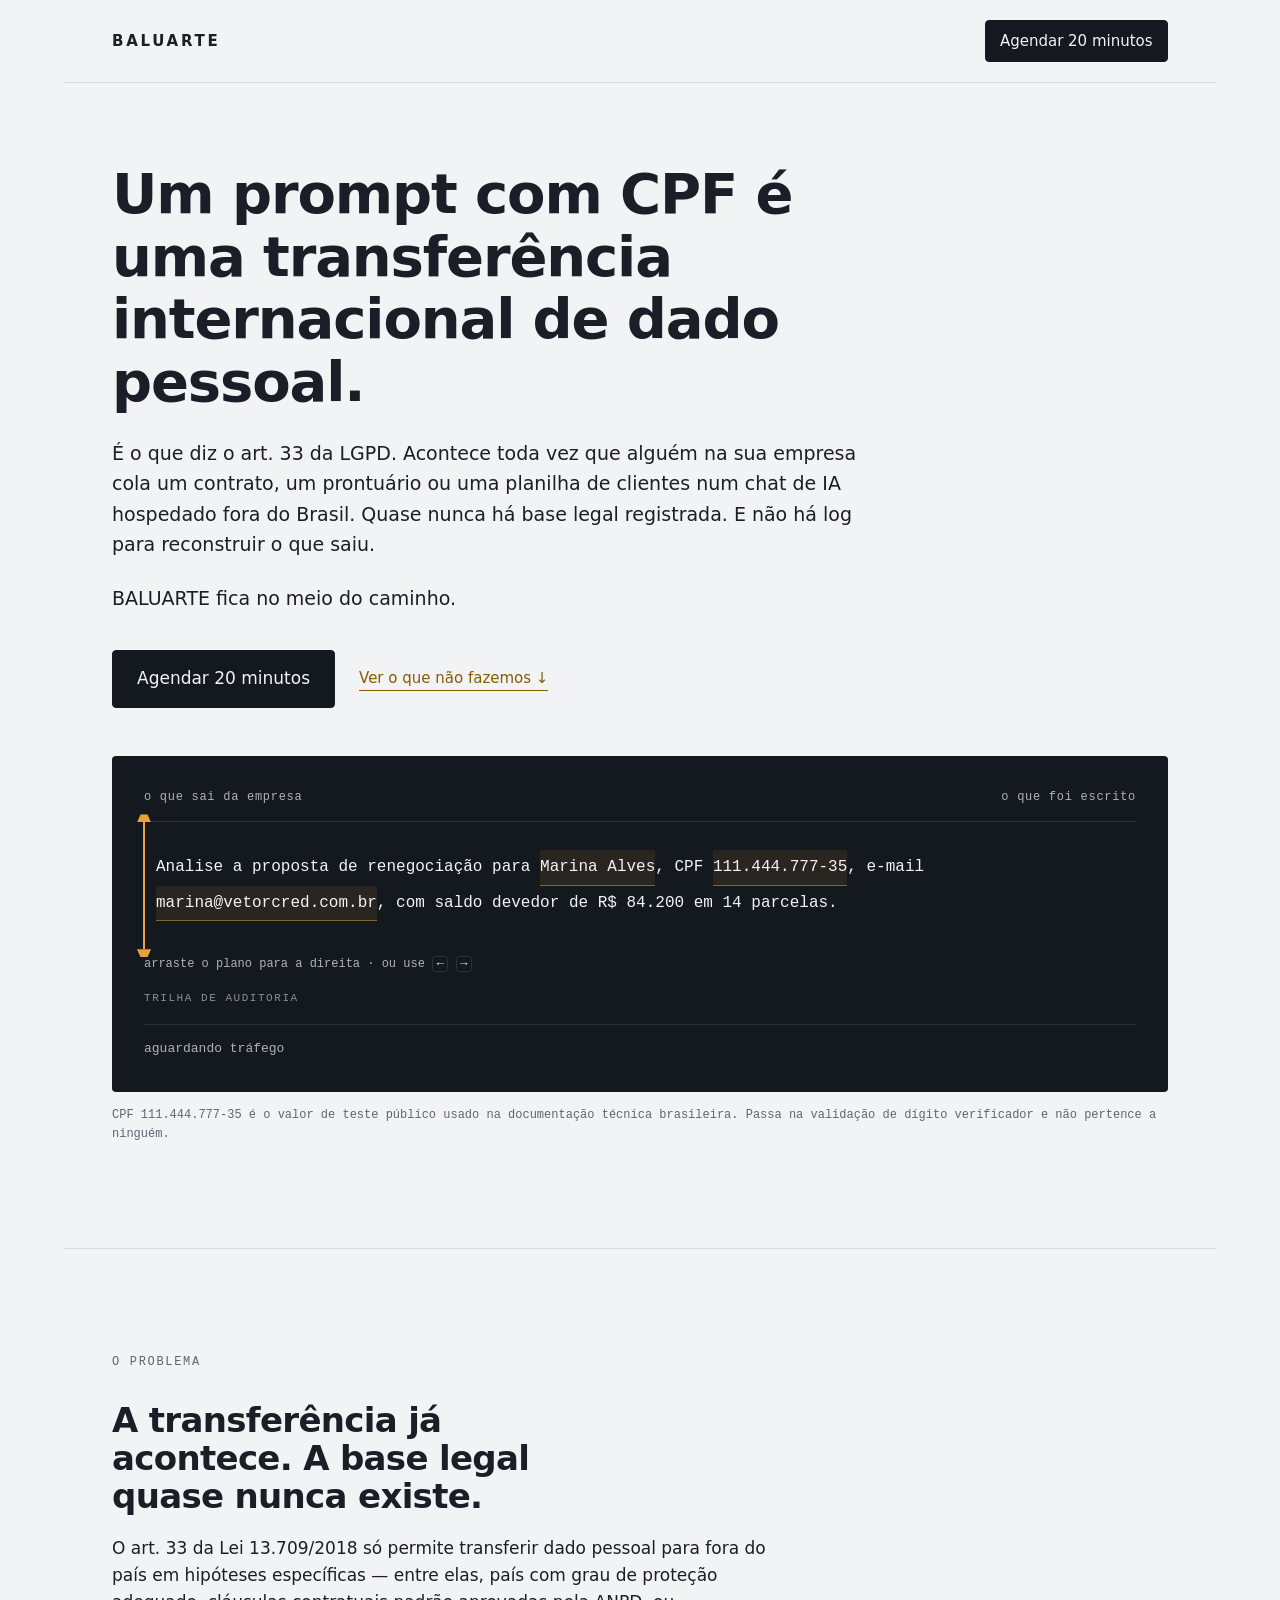
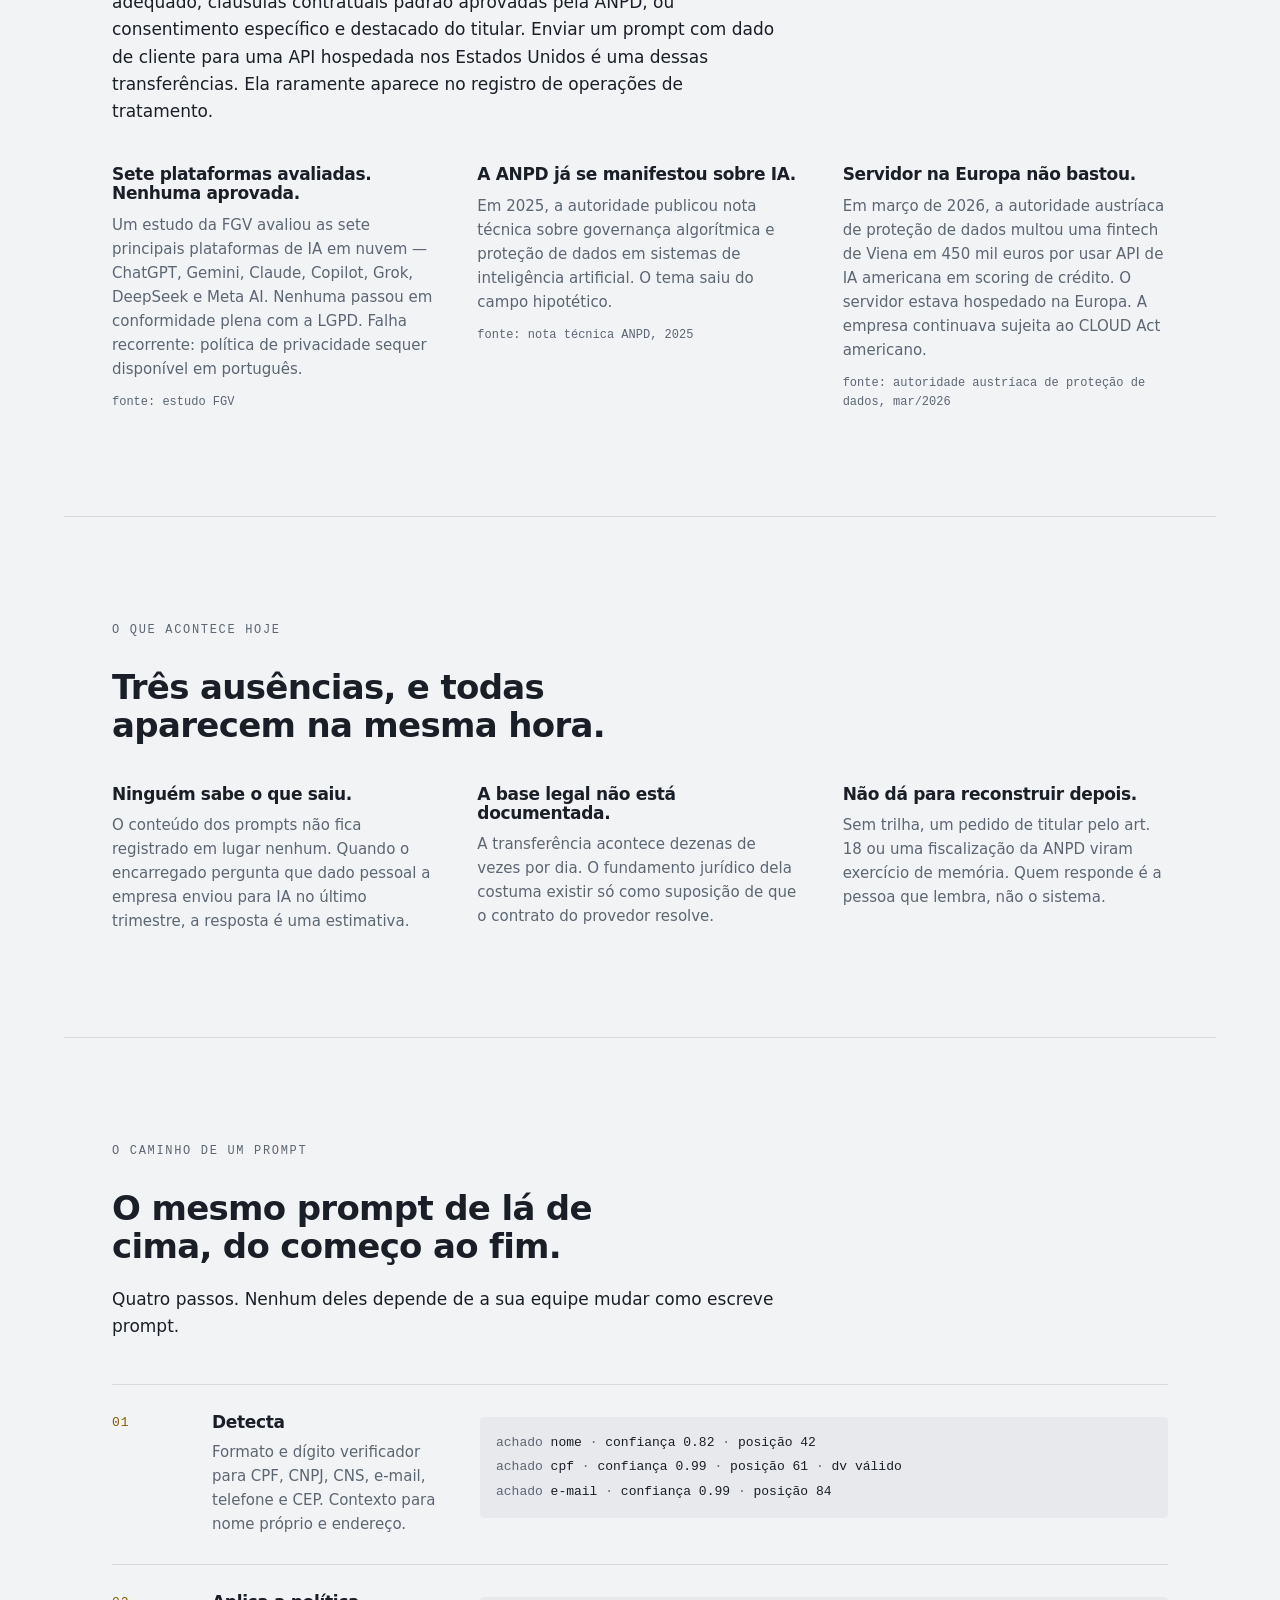
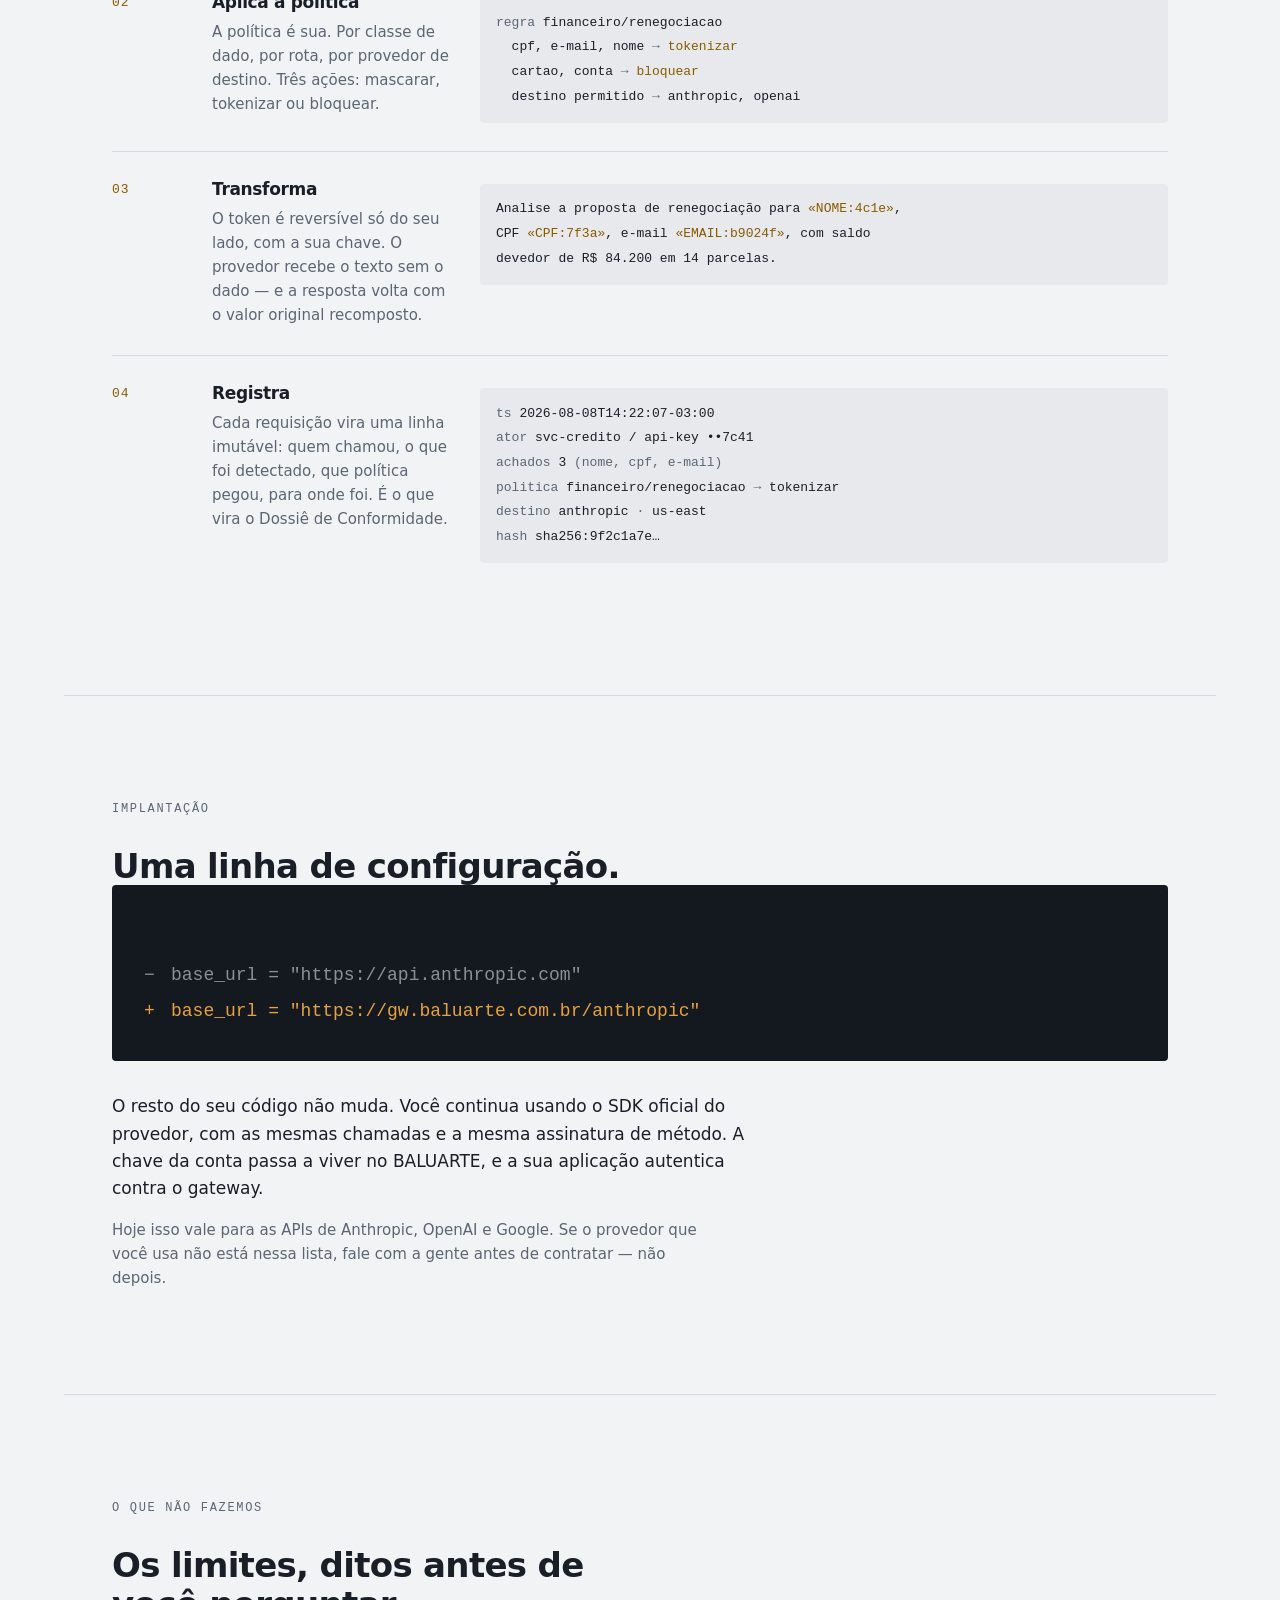
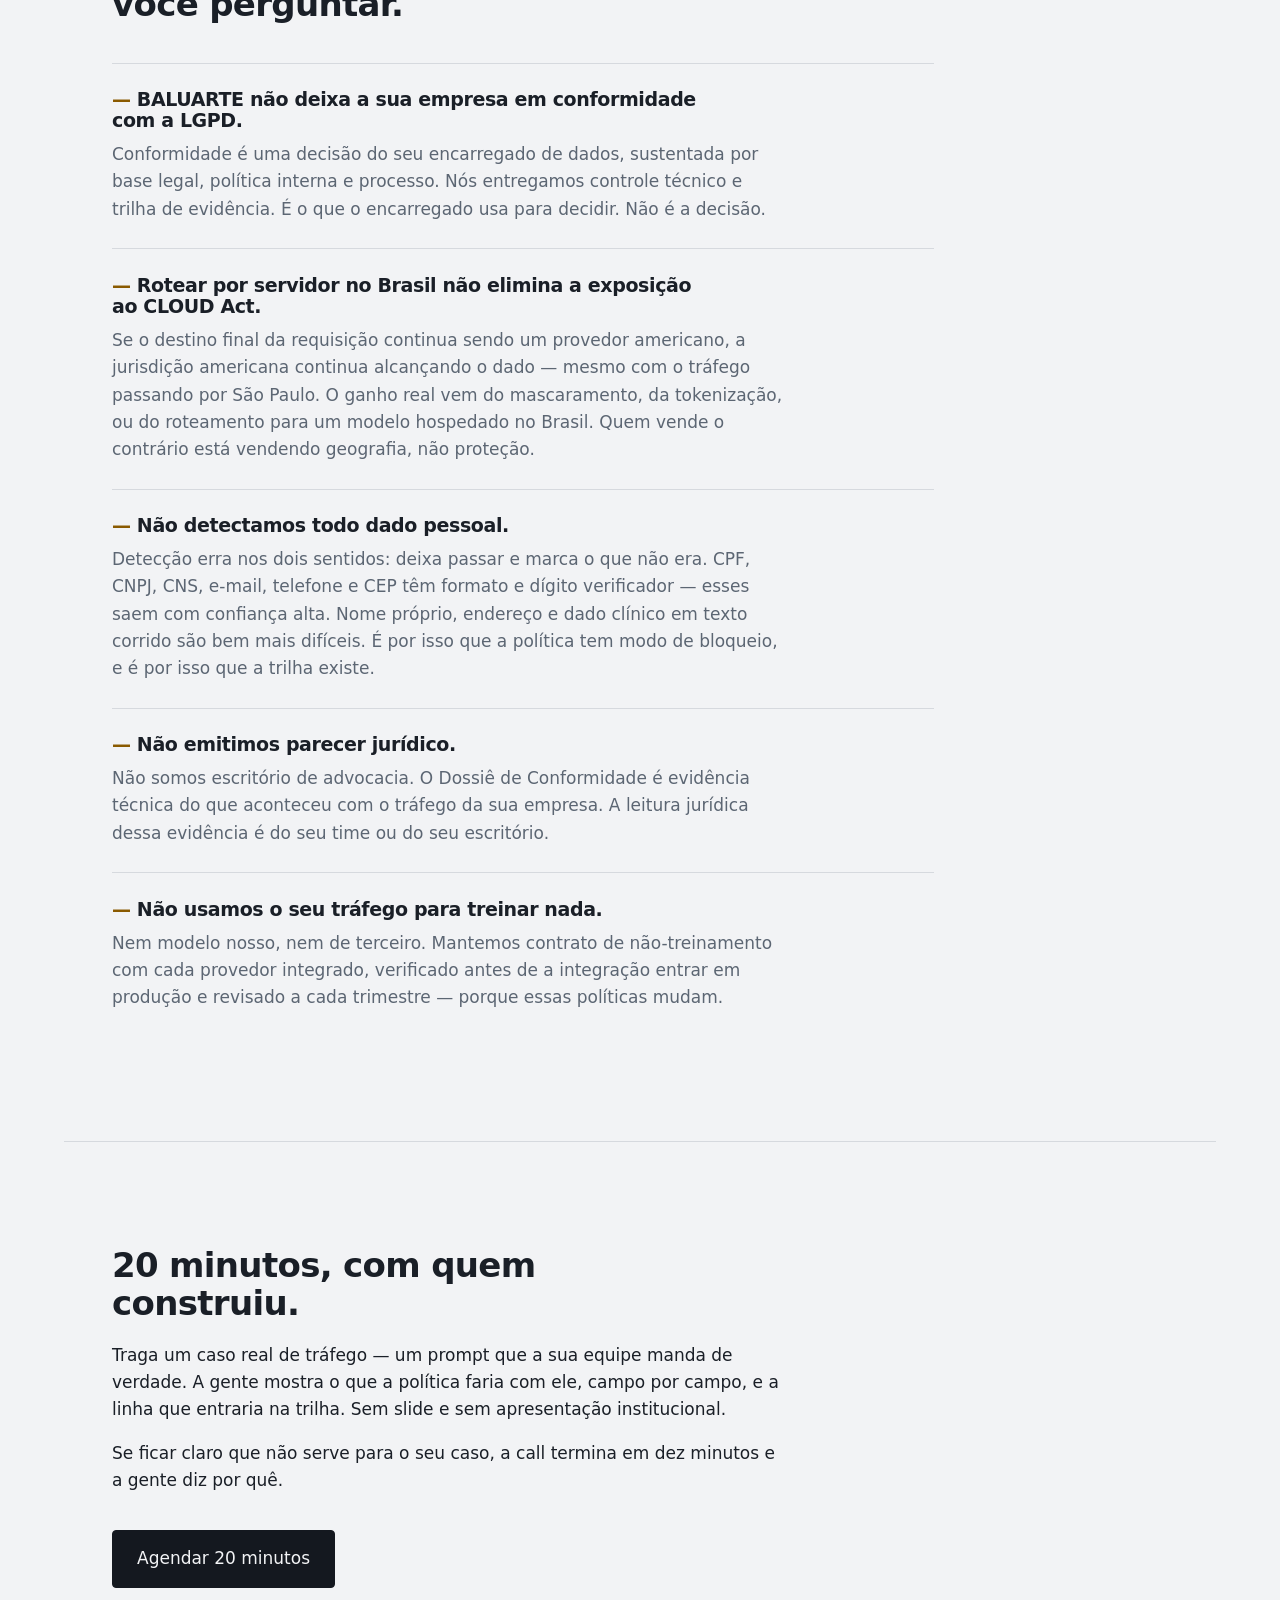
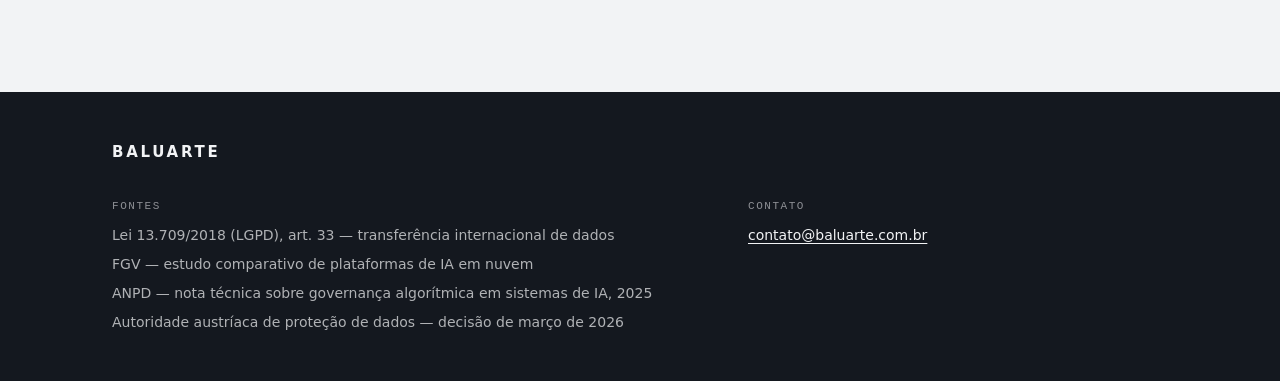
==== index.html @ 0cd28118 "Adiciona landing page de validação Página única (index.html), sem framework, build ou dependência de" ====
<!doctype html>
<html lang="pt-BR">
<head>
<meta charset="utf-8">
<meta name="viewport" content="width=device-width, initial-scale=1">
<title>BALUARTE — controle e trilha de auditoria para tráfego de IA</title>
<meta name="description" content="BALUARTE fica entre a sua aplicação e os provedores de modelo. Detecta dado pessoal antes que a requisição saia, aplica a política que você definiu, e registra a trilha de auditoria.">
<meta name="color-scheme" content="light">
<meta property="og:title" content="BALUARTE">
<meta property="og:description" content="Um prompt com CPF é uma transferência internacional de dado pessoal. BALUARTE fica no meio do caminho.">
<meta property="og:locale" content="pt_BR">
<style>
/* ─────────────────────────────────────────────────────────────
   BALUARTE — landing de validação
   Um acento só (âmbar), em duas profundidades.
   Claro = o seu lado. Escuro = dentro do gateway.
   Mono = coisa que a máquina produziu ou consumiu. Nunca prosa.
   ───────────────────────────────────────────────────────────── */

:root {
  --paper:      #F2F3F5;
  --ink:        #1A1F27;
  --mist:       #5C6673;
  --graphite:   #14181F;
  --amber:      #E9A23B;  /* acento sobre escuro  — 8,2:1 */
  --amber-deep: #8A5A00;  /* acento sobre claro   — 5,3:1 */

  --line:       #D6D9DE;
  --line-dark:  #2A313D;

  --sans: ui-sans-serif, system-ui, -apple-system, "Segoe UI", Roboto,
          "Helvetica Neue", Arial, sans-serif;
  --mono: ui-monospace, SFMono-Regular, "SF Mono", "Cascadia Mono",
          "Roboto Mono", Menlo, Consolas, "Liberation Mono", monospace;

  --r: 4px;
  --gutter: clamp(1.25rem, 5vw, 3rem);
  --measure: 62ch;
}

*, *::before, *::after { box-sizing: border-box; }

html { -webkit-text-size-adjust: 100%; }

body {
  margin: 0;
  background: var(--paper);
  color: var(--ink);
  font-family: var(--sans);
  font-size: clamp(1rem, 0.96rem + 0.2vw, 1.0625rem);
  line-height: 1.6;
  -webkit-font-smoothing: antialiased;
  overflow-wrap: break-word;
}

h1, h2, h3 { font-weight: 600; letter-spacing: -0.02em; line-height: 1.12; margin: 0; }
p { margin: 0; }
a { color: var(--amber-deep); text-underline-offset: 3px; }

:focus-visible {
  outline: 2px solid var(--amber-deep);
  outline-offset: 3px;
  border-radius: 2px;
}
.panel :focus-visible, .foot :focus-visible { outline-color: var(--amber); }

.skip {
  position: absolute; left: var(--gutter); top: -100px;
  background: var(--graphite); color: var(--paper);
  padding: 0.6rem 1rem; border-radius: var(--r); z-index: 10;
}
.skip:focus { top: 0.75rem; }

/* ── estrutura ─────────────────────────────────────────────── */

.wrap { width: 100%; max-width: 72rem; margin-inline: auto; padding-inline: var(--gutter); }

section { padding-block: clamp(3.5rem, 9vw, 6.5rem); }
section + section { border-top: 1px solid var(--line); }

.eyebrow {
  font-family: var(--mono);
  font-size: 0.75rem;
  letter-spacing: 0.14em;
  text-transform: uppercase;
  color: var(--mist);
  margin-bottom: 1.75rem;
}

h2 { font-size: clamp(1.5rem, 1.1rem + 1.7vw, 2.125rem); max-width: 22ch; }
.lede { max-width: var(--measure); color: var(--ink); margin-top: 1.25rem; }
.note { color: var(--mist); font-size: 0.9375rem; }

/* ── cabeçalho ─────────────────────────────────────────────── */

.top {
  display: flex; align-items: center; justify-content: space-between;
  gap: 1rem; padding-block: 1.25rem; border-bottom: 1px solid var(--line);
}
.mark {
  font-weight: 600; letter-spacing: 0.18em; font-size: 0.9375rem;
  color: var(--ink); text-decoration: none;
}

/* ── botões ────────────────────────────────────────────────── */

.btn {
  display: inline-block;
  background: var(--graphite); color: var(--paper);
  font: inherit; font-weight: 500;
  padding: 0.7rem 1.15rem; border-radius: var(--r);
  text-decoration: none; border: 1px solid var(--graphite);
  transition: background 140ms ease;
}
.btn:hover { background: #222933; }
.btn--sm { padding: 0.5rem 0.9rem; font-size: 0.9375rem; }
.btn--lg { padding: 0.9rem 1.5rem; font-size: 1.0625rem; }

.linky { color: var(--amber-deep); font-size: 0.9375rem; text-decoration: none; border-bottom: 1px solid currentColor; }
.linky:hover { color: var(--ink); }

/* ── hero ──────────────────────────────────────────────────── */

.hero { padding-top: clamp(3rem, 7vw, 5rem); }
.hero h1 {
  font-size: clamp(1.75rem, 0.95rem + 3.6vw, 3.5rem);
  max-width: 19ch;
}
.hero .lede { margin-top: 1.5rem; font-size: clamp(1.0625rem, 1rem + 0.35vw, 1.1875rem); }
.hero-cta { display: flex; flex-wrap: wrap; align-items: center; gap: 1.25rem 1.5rem; margin-top: 2.25rem; }

/* ── painel escuro: "dentro do gateway" ────────────────────── */

.panel {
  background: var(--graphite);
  color: var(--paper);
  border-radius: var(--r);
  padding: clamp(1.1rem, 3.5vw, 2rem);
}
.panel-head {
  display: flex; justify-content: space-between; gap: 0.75rem;
  font-family: var(--mono); font-size: clamp(0.6875rem, 0.63rem + 0.28vw, 0.75rem);
  letter-spacing: 0.06em; color: rgba(242,243,245,0.7);
  padding-bottom: 0.9rem; border-bottom: 1px solid var(--line-dark);
}
.panel-head span:last-child { text-align: right; }

/* ── elemento-assinatura: o plano de passagem ──────────────── */

.plane { margin-top: clamp(2rem, 5vw, 3rem); }

.stage {
  position: relative;
  padding-block: clamp(1.1rem, 3vw, 1.75rem);
  padding-inline: 12px; /* trilho do plano: em 0% a linha para na margem, não sobre a letra */
}

.payload {
  font-family: var(--mono);
  font-size: clamp(0.8125rem, 0.7rem + 0.5vw, 1rem);
  line-height: 2.15;
  margin: 0;
}

/* A largura é travada no maior dos dois estados, então trocar o conteúdo
   nunca reflui o parágrafo. O fundo âmbar marca a região governada — ela
   existe antes e depois do plano passar; o que muda é o que está dentro. */
.pii {
  --cut: 0px; /* estado inicial e fallback sem JS: prompt inteiro cru */
  display: inline-grid;
  align-items: baseline;
  justify-items: center;
  background: rgba(233,162,59,0.10);
  border-bottom: 1px solid rgba(233,162,59,0.5);
  border-radius: 2px 2px 0 0;
}
.pii > * { grid-row: 1; grid-column: 1; white-space: nowrap; }

/* esquerda do plano = já passou pelo gateway; direita = ainda cru */
.pii i {
  font-style: normal; color: var(--amber); letter-spacing: 0.01em;
  clip-path: inset(0 calc(100% - var(--cut)) 0 0);
}
.pii b { font-weight: inherit; clip-path: inset(0 0 0 var(--cut)); }

/* a linha — bastião, não cadeado */
.rule {
  position: absolute; top: 0; bottom: 0; left: 0;
  width: 2px; margin-left: -1px; background: var(--amber);
  pointer-events: none;
}
.rule::before, .rule::after {
  content: ""; position: absolute; left: 50%; width: 14px; height: 8px;
  margin-left: -7px; background: var(--amber);
}
.rule::before { top: -8px;  clip-path: polygon(0 100%, 25% 0, 75% 0, 100% 100%); }
.rule::after  { bottom: -8px; clip-path: polygon(0 0, 25% 100%, 75% 100%, 100% 0); }

.ctrl {
  position: absolute; inset: 0; width: 100%; height: 100%;
  margin: 0; padding: 0; opacity: 0; cursor: ew-resize;
  -webkit-appearance: none; appearance: none; background: transparent;
}
.ctrl::-webkit-slider-thumb { -webkit-appearance: none; width: 44px; height: 100%; }
.ctrl::-moz-range-thumb { width: 44px; height: 44px; border: 0; }
.ctrl:focus-visible ~ .rule { box-shadow: 0 0 0 2px var(--graphite), 0 0 0 4px var(--amber); }

.hint {
  font-family: var(--mono); font-size: 0.75rem; color: rgba(242,243,245,0.7);
  margin-top: 0.35rem;
}
.hint kbd {
  font: inherit; border: 1px solid var(--line-dark); border-radius: 3px;
  padding: 0 0.3em; color: var(--paper);
}
.nojs {
  display: none;
  font-family: var(--mono); font-size: 0.75rem; color: rgba(242,243,245,0.7);
  margin-top: 0.9rem; padding-top: 0.9rem; border-top: 1px solid var(--line-dark);
}

.audit {
  margin-top: 1rem; padding-top: 0.9rem; border-top: 1px solid var(--line-dark);
  font-family: var(--mono); font-size: clamp(0.6875rem, 0.63rem + 0.3vw, 0.8125rem);
  color: rgba(242,243,245,0.7);
}
#audit-body { display: flex; flex-wrap: wrap; gap: 0.35rem 1.15rem; }
.audit b { font-weight: inherit; color: var(--amber); }
.audit-label {
  display: block; font-family: var(--mono); font-size: 0.6875rem;
  letter-spacing: 0.14em; text-transform: uppercase;
  color: rgba(242,243,245,0.55); margin-top: 1rem;
}

.caption {
  font-family: var(--mono); font-size: 0.75rem; color: var(--mist);
  margin-top: 0.9rem;
}

/* ── listas de fatos ───────────────────────────────────────── */

.facts { display: grid; gap: 2rem; margin-top: 2.5rem; }
@media (min-width: 46em) { .facts { grid-template-columns: repeat(3, 1fr); gap: 2.5rem; } }
.fact h3 { font-size: 1.0625rem; }
.fact p { margin-top: 0.6rem; color: var(--mist); font-size: 0.9375rem; }
.fact .src { display: block; margin-top: 0.75rem; font-family: var(--mono); font-size: 0.75rem; color: var(--mist); }

/* ── o caminho de um prompt ────────────────────────────────── */

.steps { margin-top: 2.75rem; display: grid; gap: 0; }
.step {
  display: grid; gap: 0.5rem 1.75rem;
  padding-block: 1.75rem; border-top: 1px solid var(--line);
}
@media (min-width: 52em) {
  .step { grid-template-columns: 4.5rem 15rem 1fr; align-items: start; }
}
.step-n { font-family: var(--mono); font-size: 0.8125rem; color: var(--amber-deep); letter-spacing: 0.08em; }
.step h3 { font-size: 1.0625rem; }
.step p { margin-top: 0.5rem; color: var(--mist); font-size: 0.9375rem; }
.step-out {
  font-family: var(--mono);
  font-size: clamp(0.75rem, 0.68rem + 0.32vw, 0.8125rem);
  line-height: 1.9; color: var(--ink);
  background: #E7E9ED; border-radius: var(--r);
  padding: 0.85rem 1rem; margin-top: 0.25rem;
  overflow-x: auto;
}
.step-out em { font-style: normal; color: var(--amber-deep); }
.step-out .dim { color: var(--mist); }

/* ── diff de implantação ───────────────────────────────────── */

.diff {
  margin-top: 2.5rem; font-family: var(--mono);
  font-size: clamp(0.75rem, 0.6rem + 0.75vw, 1.125rem);
  line-height: 2; overflow-x: auto;
}
.diff div { white-space: nowrap; }
.diff .minus { color: rgba(242,243,245,0.55); }
.diff .plus { color: var(--amber); }
.diff .sig { user-select: none; display: inline-block; width: 1.5em; }

/* ── o que não fazemos ─────────────────────────────────────── */

.limits { margin-top: 2.5rem; display: grid; gap: 0; }
.limit { padding-block: 1.6rem; border-top: 1px solid var(--line); max-width: 76ch; }
.limit h3 { font-size: clamp(1.0625rem, 1rem + 0.35vw, 1.1875rem); max-width: 46ch; }
.limit h3::before { content: "— "; color: var(--amber-deep); }
.limit p { margin-top: 0.6rem; color: var(--mist); max-width: var(--measure); }

/* ── fechamento ────────────────────────────────────────────── */

.close h2 { max-width: 26ch; }
.close .lede + .lede { margin-top: 1rem; }
.close .btn { margin-top: 2.25rem; }

.foot {
  background: var(--graphite); color: rgba(242,243,245,0.7);
  font-size: 0.875rem; padding-block: 3rem;
}
.foot .mark { color: var(--paper); }
.foot h3 {
  font-family: var(--mono); font-size: 0.6875rem; letter-spacing: 0.14em;
  text-transform: uppercase; color: rgba(242,243,245,0.55);
  font-weight: 400; margin-bottom: 0.75rem;
}
.foot-grid { display: grid; gap: 2.25rem; margin-top: 2.25rem; }
@media (min-width: 46em) { .foot-grid { grid-template-columns: 1.4fr 1fr; gap: 3rem; } }
.foot ul { list-style: none; margin: 0; padding: 0; }
.foot li + li { margin-top: 0.4rem; }
.foot a { color: var(--paper); }

@media (prefers-reduced-motion: reduce) {
  *, *::before, *::after {
    animation-duration: 0.01ms !important;
    animation-iteration-count: 1 !important;
    transition-duration: 0.01ms !important;
    scroll-behavior: auto !important;
  }
}
</style>

<noscript><style>
  /* Sem JS o plano não tem como se mover: some com o controle e a linha,
     e o leitor fica com o prompt cru — que é justamente a tese da página.
     A versão transformada continua visível no passo 03. */
  .ctrl, .rule, .hint, .audit-label, .audit { display: none; }
  .nojs { display: block; }
</style></noscript>
</head>
<body>

<a class="skip" href="#conteudo">Pular para o conteúdo</a>

<header class="wrap top">
  <a class="mark" href="#">BALUARTE</a>
  <!-- TODO(publicação): trocar mailto por URL real de agenda. Um CTA que não agenda zera a métrica da página. -->
  <a class="btn btn--sm" href="mailto:contato@baluarte.com.br?subject=20%20minutos%20—%20BALUARTE">Agendar 20 minutos</a>
</header>

<main id="conteudo">

  <!-- ── 1. HERO ──────────────────────────────────────────── -->
  <section class="wrap hero">
    <h1>Um prompt com CPF é uma transferência internacional de dado pessoal.</h1>

    <p class="lede">
      É o que diz o art. 33 da LGPD. Acontece toda vez que alguém na sua empresa
      cola um contrato, um prontuário ou uma planilha de clientes num chat de IA
      hospedado fora do Brasil. Quase nunca há base legal registrada. E não há log
      para reconstruir o que saiu.
    </p>

    <p class="lede">
      BALUARTE fica no meio do caminho.
    </p>

    <div class="hero-cta">
      <a class="btn btn--lg" href="mailto:contato@baluarte.com.br?subject=20%20minutos%20—%20BALUARTE">Agendar 20 minutos</a>
      <a class="linky" href="#limites">Ver o que não fazemos ↓</a>
    </div>

    <!-- ELEMENTO-ASSINATURA: o plano de passagem -->
    <div class="plane panel">
      <div class="panel-head">
        <span>o que sai da empresa</span>
        <span>o que foi escrito</span>
      </div>

      <div class="stage" id="stage">
        <p class="payload">Analise a proposta de renegociação para <span class="pii"><b>Marina Alves</b><i>«NOME:4c1e»</i></span>, CPF <span class="pii"><b>111.444.777-35</b><i>«CPF:7f3a»</i></span>, e-mail <span class="pii"><b>marina@vetorcred.com.br</b><i>«EMAIL:b9024f»</i></span>, com saldo devedor de R$ 84.200 em 14 parcelas.</p>
        <input class="ctrl" id="ctrl" type="range" min="0" max="1000" value="0" step="1"
               aria-label="Plano de passagem: arraste para a direita para aplicar a política ao prompt">
        <div class="rule" id="rule" aria-hidden="true"></div>
      </div>

      <p class="hint" aria-hidden="true">arraste o plano para a direita · ou use <kbd>←</kbd> <kbd>→</kbd></p>

      <span class="audit-label">trilha de auditoria</span>
      <p class="audit" id="audit" role="status">
        <span id="audit-body"><span>aguardando tráfego</span></span>
      </p>

      <p class="nojs">
        O plano de passagem precisa de JavaScript para se mover. Acima está o
        prompt como a sua aplicação escreveu. O que sai depois da política está
        no passo 03, mais abaixo.
      </p>
    </div>

    <p class="caption">
      CPF 111.444.777-35 é o valor de teste público usado na documentação técnica
      brasileira. Passa na validação de dígito verificador e não pertence a ninguém.
    </p>
  </section>

  <!-- ── 2. O PROBLEMA ────────────────────────────────────── -->
  <section class="wrap">
    <p class="eyebrow">O problema</p>
    <h2>A transferência já acontece. A base legal quase nunca existe.</h2>

    <p class="lede">
      O art. 33 da Lei 13.709/2018 só permite transferir dado pessoal para fora do
      país em hipóteses específicas — entre elas, país com grau de proteção adequado,
      cláusulas contratuais padrão aprovadas pela ANPD, ou consentimento específico e
      destacado do titular. Enviar um prompt com dado de cliente para uma API
      hospedada nos Estados Unidos é uma dessas transferências. Ela raramente aparece
      no registro de operações de tratamento.
    </p>

    <div class="facts">
      <div class="fact">
        <h3>Sete plataformas avaliadas. Nenhuma aprovada.</h3>
        <p>
          Um estudo da FGV avaliou as sete principais plataformas de IA em nuvem —
          ChatGPT, Gemini, Claude, Copilot, Grok, DeepSeek e Meta AI. Nenhuma passou
          em conformidade plena com a LGPD. Falha recorrente: política de privacidade
          sequer disponível em português.
        </p>
        <span class="src">fonte: estudo FGV</span>
      </div>

      <div class="fact">
        <h3>A ANPD já se manifestou sobre IA.</h3>
        <p>
          Em 2025, a autoridade publicou nota técnica sobre governança algorítmica e
          proteção de dados em sistemas de inteligência artificial. O tema saiu do
          campo hipotético.
        </p>
        <span class="src">fonte: nota técnica ANPD, 2025</span>
      </div>

      <div class="fact">
        <h3>Servidor na Europa não bastou.</h3>
        <p>
          Em março de 2026, a autoridade austríaca de proteção de dados multou uma
          fintech de Viena em 450 mil euros por usar API de IA americana em scoring de
          crédito. O servidor estava hospedado na Europa. A empresa continuava sujeita
          ao CLOUD Act americano.
        </p>
        <span class="src">fonte: autoridade austríaca de proteção de dados, mar/2026</span>
      </div>
    </div>
  </section>

  <!-- ── 3. O QUE ACONTECE HOJE ───────────────────────────── -->
  <section class="wrap">
    <p class="eyebrow">O que acontece hoje</p>
    <h2>Três ausências, e todas aparecem na mesma hora.</h2>

    <div class="facts">
      <div class="fact">
        <h3>Ninguém sabe o que saiu.</h3>
        <p>
          O conteúdo dos prompts não fica registrado em lugar nenhum. Quando o
          encarregado pergunta que dado pessoal a empresa enviou para IA no último
          trimestre, a resposta é uma estimativa.
        </p>
      </div>
      <div class="fact">
        <h3>A base legal não está documentada.</h3>
        <p>
          A transferência acontece dezenas de vezes por dia. O fundamento jurídico
          dela costuma existir só como suposição de que o contrato do provedor
          resolve.
        </p>
      </div>
      <div class="fact">
        <h3>Não dá para reconstruir depois.</h3>
        <p>
          Sem trilha, um pedido de titular pelo art. 18 ou uma fiscalização da ANPD
          viram exercício de memória. Quem responde é a pessoa que lembra, não o
          sistema.
        </p>
      </div>
    </div>
  </section>

  <!-- ── 4. O CAMINHO DE UM PROMPT ────────────────────────── -->
  <section class="wrap">
    <p class="eyebrow">O caminho de um prompt</p>
    <h2>O mesmo prompt de lá de cima, do começo ao fim.</h2>
    <p class="lede">
      Quatro passos. Nenhum deles depende de a sua equipe mudar como escreve prompt.
    </p>

    <div class="steps">
      <div class="step">
        <span class="step-n">01</span>
        <div>
          <h3>Detecta</h3>
          <p>
            Formato e dígito verificador para CPF, CNPJ, CNS, e-mail, telefone e CEP.
            Contexto para nome próprio e endereço.
          </p>
        </div>
        <div class="step-out">
          <span class="dim">achado</span> nome    <span class="dim">·</span> confiança 0.82 <span class="dim">·</span> posição 42<br>
          <span class="dim">achado</span> cpf     <span class="dim">·</span> confiança 0.99 <span class="dim">·</span> posição 61 <span class="dim">·</span> dv válido<br>
          <span class="dim">achado</span> e-mail  <span class="dim">·</span> confiança 0.99 <span class="dim">·</span> posição 84
        </div>
      </div>

      <div class="step">
        <span class="step-n">02</span>
        <div>
          <h3>Aplica a política</h3>
          <p>
            A política é sua. Por classe de dado, por rota, por provedor de destino.
            Três ações: mascarar, tokenizar ou bloquear.
          </p>
        </div>
        <div class="step-out">
          <span class="dim">regra</span> financeiro/renegociacao<br>
          &nbsp;&nbsp;cpf, e-mail, nome <span class="dim">→</span> <em>tokenizar</em><br>
          &nbsp;&nbsp;cartao, conta      <span class="dim">→</span> <em>bloquear</em><br>
          &nbsp;&nbsp;destino permitido  <span class="dim">→</span> anthropic, openai
        </div>
      </div>

      <div class="step">
        <span class="step-n">03</span>
        <div>
          <h3>Transforma</h3>
          <p>
            O token é reversível só do seu lado, com a sua chave. O provedor recebe o
            texto sem o dado — e a resposta volta com o valor original recomposto.
          </p>
        </div>
        <div class="step-out">
          Analise a proposta de renegociação para <em>«NOME:4c1e»</em>,<br>
          CPF <em>«CPF:7f3a»</em>, e-mail <em>«EMAIL:b9024f»</em>, com saldo<br>
          devedor de R$ 84.200 em 14 parcelas.
        </div>
      </div>

      <div class="step">
        <span class="step-n">04</span>
        <div>
          <h3>Registra</h3>
          <p>
            Cada requisição vira uma linha imutável: quem chamou, o que foi detectado,
            que política pegou, para onde foi. É o que vira o Dossiê de Conformidade.
          </p>
        </div>
        <div class="step-out">
          <span class="dim">ts</span>        2026-08-08T14:22:07-03:00<br>
          <span class="dim">ator</span>      svc-credito / api-key ••7c41<br>
          <span class="dim">achados</span>   3 <span class="dim">(nome, cpf, e-mail)</span><br>
          <span class="dim">politica</span>  financeiro/renegociacao <span class="dim">→</span> tokenizar<br>
          <span class="dim">destino</span>   anthropic <span class="dim">·</span> us-east<br>
          <span class="dim">hash</span>      sha256:9f2c1a7e…
        </div>
      </div>
    </div>
  </section>

  <!-- ── 5. IMPLANTAÇÃO ───────────────────────────────────── -->
  <section class="wrap">
    <p class="eyebrow">Implantação</p>
    <h2>Uma linha de configuração.</h2>

    <div class="panel">
      <div class="diff">
        <!-- TODO(publicação): gw.baluarte.com.br é placeholder até a busca INPI e o registro do domínio. -->
        <div class="minus"><span class="sig">−</span>base_url = "https://api.anthropic.com"</div>
        <div class="plus"><span class="sig">+</span>base_url = "https://gw.baluarte.com.br/anthropic"</div>
      </div>
    </div>

    <p class="lede" style="margin-top:2rem">
      O resto do seu código não muda. Você continua usando o SDK oficial do provedor,
      com as mesmas chamadas e a mesma assinatura de método. A chave da conta passa a
      viver no BALUARTE, e a sua aplicação autentica contra o gateway.
    </p>
    <p class="lede note" style="margin-top:1rem">
      Hoje isso vale para as APIs de Anthropic, OpenAI e Google. Se o provedor que
      você usa não está nessa lista, fale com a gente antes de contratar — não depois.
    </p>
  </section>

  <!-- ── 6. O QUE NÃO FAZEMOS ─────────────────────────────── -->
  <section class="wrap" id="limites">
    <p class="eyebrow">O que não fazemos</p>
    <h2>Os limites, ditos antes de você perguntar.</h2>

    <div class="limits">
      <div class="limit">
        <h3>BALUARTE não deixa a sua empresa em conformidade com a LGPD.</h3>
        <p>
          Conformidade é uma decisão do seu encarregado de dados, sustentada por base
          legal, política interna e processo. Nós entregamos controle técnico e trilha
          de evidência. É o que o encarregado usa para decidir. Não é a decisão.
        </p>
      </div>

      <div class="limit">
        <h3>Rotear por servidor no Brasil não elimina a exposição ao CLOUD Act.</h3>
        <p>
          Se o destino final da requisição continua sendo um provedor americano, a
          jurisdição americana continua alcançando o dado — mesmo com o tráfego
          passando por São Paulo. O ganho real vem do mascaramento, da tokenização, ou
          do roteamento para um modelo hospedado no Brasil. Quem vende o contrário
          está vendendo geografia, não proteção.
        </p>
      </div>

      <div class="limit">
        <h3>Não detectamos todo dado pessoal.</h3>
        <p>
          Detecção erra nos dois sentidos: deixa passar e marca o que não era.
          CPF, CNPJ, CNS, e-mail, telefone e CEP têm formato e dígito verificador —
          esses saem com confiança alta. Nome próprio, endereço e dado clínico em texto
          corrido são bem mais difíceis. É por isso que a política tem modo de
          bloqueio, e é por isso que a trilha existe.
        </p>
      </div>

      <div class="limit">
        <h3>Não emitimos parecer jurídico.</h3>
        <p>
          Não somos escritório de advocacia. O Dossiê de Conformidade é evidência
          técnica do que aconteceu com o tráfego da sua empresa. A leitura jurídica
          dessa evidência é do seu time ou do seu escritório.
        </p>
      </div>

      <div class="limit">
        <h3>Não usamos o seu tráfego para treinar nada.</h3>
        <p>
          Nem modelo nosso, nem de terceiro. Mantemos contrato de não-treinamento com
          cada provedor integrado, verificado antes de a integração entrar em produção
          e revisado a cada trimestre — porque essas políticas mudam.
        </p>
      </div>
    </div>
  </section>

  <!-- ── 7. FECHAMENTO ────────────────────────────────────── -->
  <section class="wrap close">
    <h2>20 minutos, com quem construiu.</h2>

    <p class="lede">
      Traga um caso real de tráfego — um prompt que a sua equipe manda de verdade. A
      gente mostra o que a política faria com ele, campo por campo, e a linha que
      entraria na trilha. Sem slide e sem apresentação institucional.
    </p>
    <p class="lede">
      Se ficar claro que não serve para o seu caso, a call termina em dez minutos e a
      gente diz por quê.
    </p>

    <a class="btn btn--lg" href="mailto:contato@baluarte.com.br?subject=20%20minutos%20—%20BALUARTE">Agendar 20 minutos</a>
  </section>

</main>

<footer class="foot">
  <div class="wrap">
    <span class="mark">BALUARTE</span>
    <div class="foot-grid">
      <div>
        <h3>Fontes</h3>
        <!-- TODO(publicação): estas quatro precisam de link para a fonte primária.
             Uma página cujo argumento é precisão não publica citação sem referência.
             É a primeira coisa que um DPO cético confere. -->
        <ul>
          <li>Lei 13.709/2018 (LGPD), art. 33 — transferência internacional de dados</li>
          <li>FGV — estudo comparativo de plataformas de IA em nuvem</li>
          <li>ANPD — nota técnica sobre governança algorítmica em sistemas de IA, 2025</li>
          <li>Autoridade austríaca de proteção de dados — decisão de março de 2026</li>
        </ul>
      </div>
      <div>
        <h3>Contato</h3>
        <ul>
          <!-- TODO(constituição): CNPJ e endereço quando a SLU sair. -->
          <li><a href="mailto:contato@baluarte.com.br">contato@baluarte.com.br</a></li>
        </ul>
      </div>
    </div>
  </div>
</footer>

<script>
(function () {
  "use strict";

  var stage = document.getElementById('stage');
  var ctrl  = document.getElementById('ctrl');
  var rule  = document.getElementById('rule');
  var body  = document.getElementById('audit-body');
  if (!stage || !ctrl || !rule || !body) return;

  var spans = Array.prototype.slice.call(stage.querySelectorAll('.pii'));
  var total = spans.length;

  // Timestamp fixo, capturado uma vez: a linha de auditoria não deve tremer
  // enquanto o leitor arrasta o plano.
  var t = new Date();
  function pad(n) { return (n < 10 ? '0' : '') + n; }
  var stamp = pad(t.getHours()) + ':' + pad(t.getMinutes()) + ':' + pad(t.getSeconds());

  var hashes = ['—', '3b81e4c0', '7d40af19', '9f2c1a7e'];

  function render() {
    var frac = ctrl.value / ctrl.max;
    var planeX = frac * stage.clientWidth;
    var done = 0;

    for (var i = 0; i < total; i++) {
      var s = spans[i];
      var w = s.offsetWidth;
      var cut = planeX - s.offsetLeft;
      if (cut < 0) cut = 0;
      if (cut > w) cut = w;
      s.style.setProperty('--cut', cut + 'px');
      if (cut >= w / 2) done++;
    }

    rule.style.left = (frac * 100) + '%';
    ctrl.setAttribute('aria-valuetext',
      total + ' dados pessoais detectados, ' + done + ' já transformados em token');

    // A detecção não depende da posição do plano: são sempre 3 achados.
    // O que a trilha registra progressivamente é quantos foram transformados.
    if (done === 0) {
      body.innerHTML = '<span>aguardando tráfego</span>';
    } else {
      body.innerHTML =
        '<span>' + stamp + '</span>' +
        '<span>politica=<b>tokenizar</b></span>' +
        '<span>' + total + ' achados</span>' +
        '<span><b>' + done + '</b> transformados</span>' +
        '<span>destino=anthropic</span>' +
        '<span>sha256:' + hashes[done] + '…</span>';
    }
  }

  ctrl.addEventListener('input', render);

  // offsetLeft/offsetWidth mudam quando o texto reflui; recalcula na mudança
  // de tamanho, sem observar durante o arrasto.
  if (window.ResizeObserver) {
    new ResizeObserver(render).observe(stage);
  } else {
    window.addEventListener('resize', render);
  }

  render();
})();
</script>

</body>
</html>
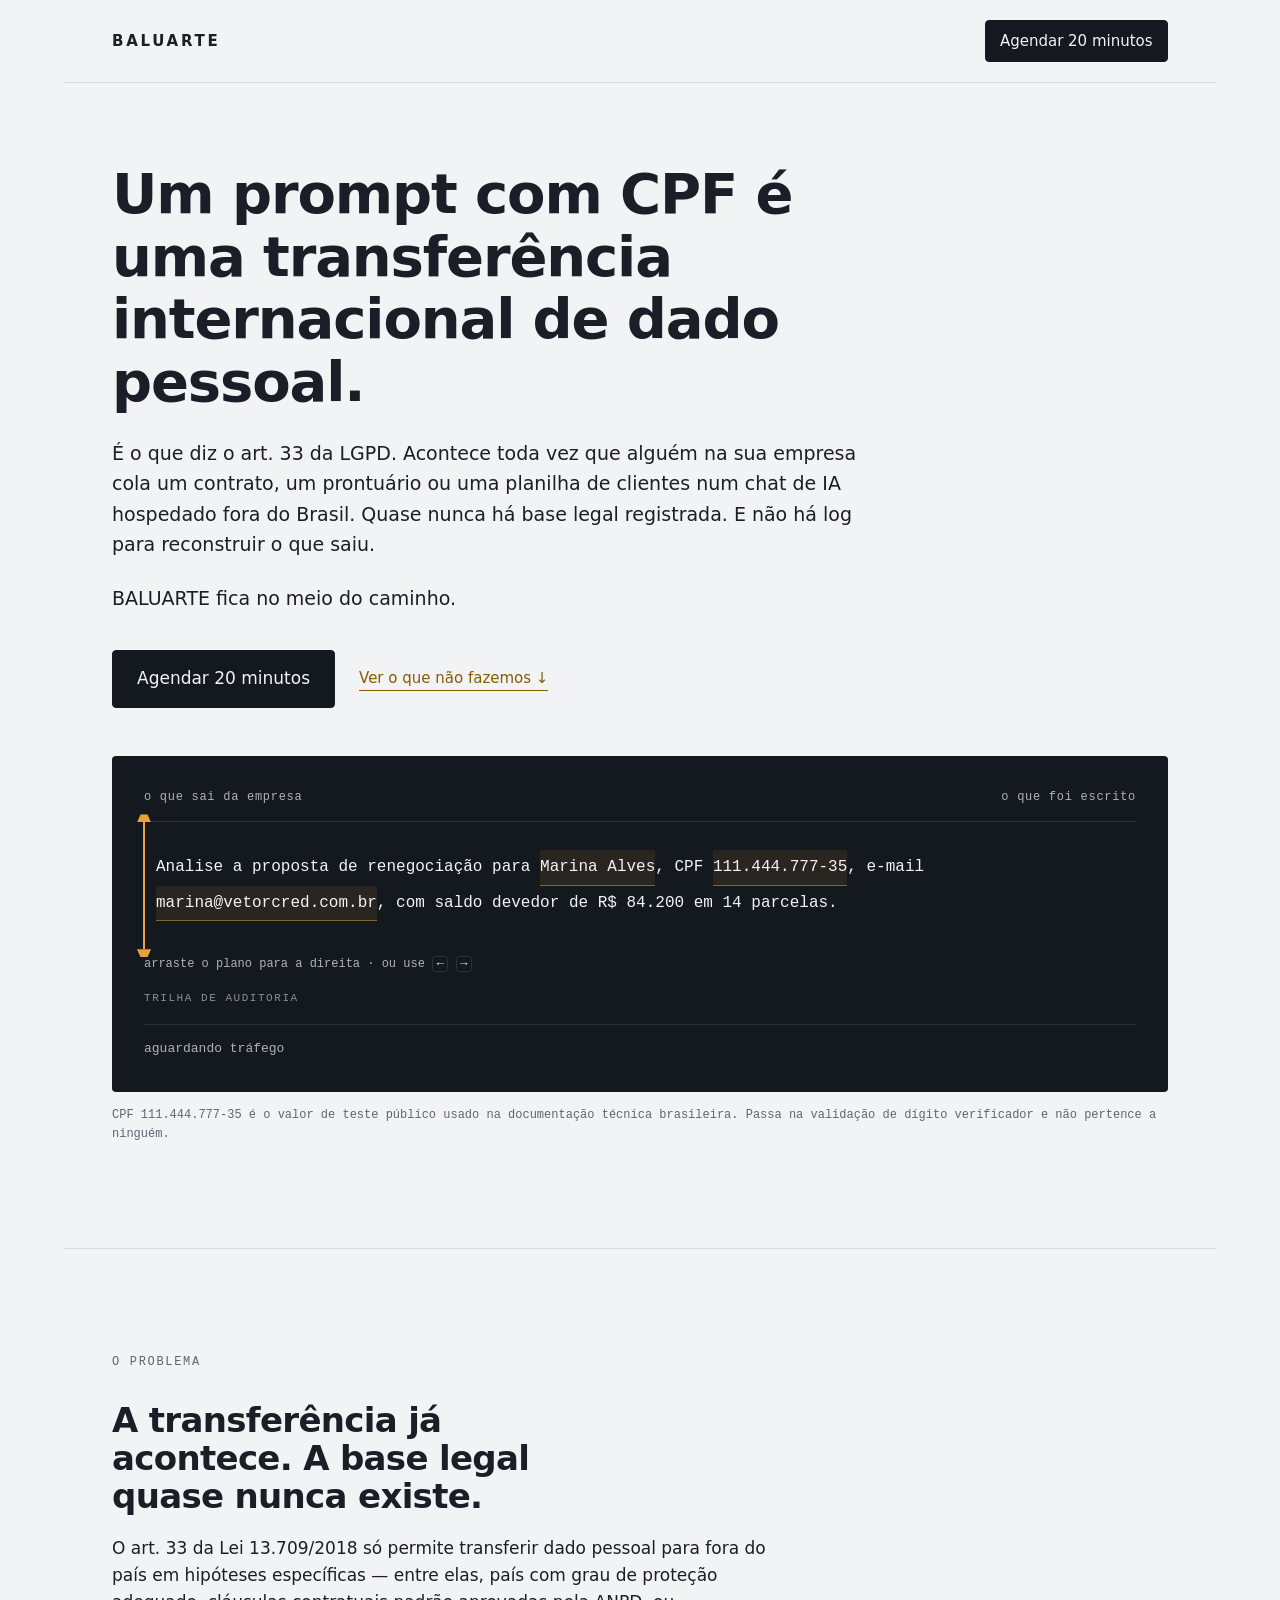
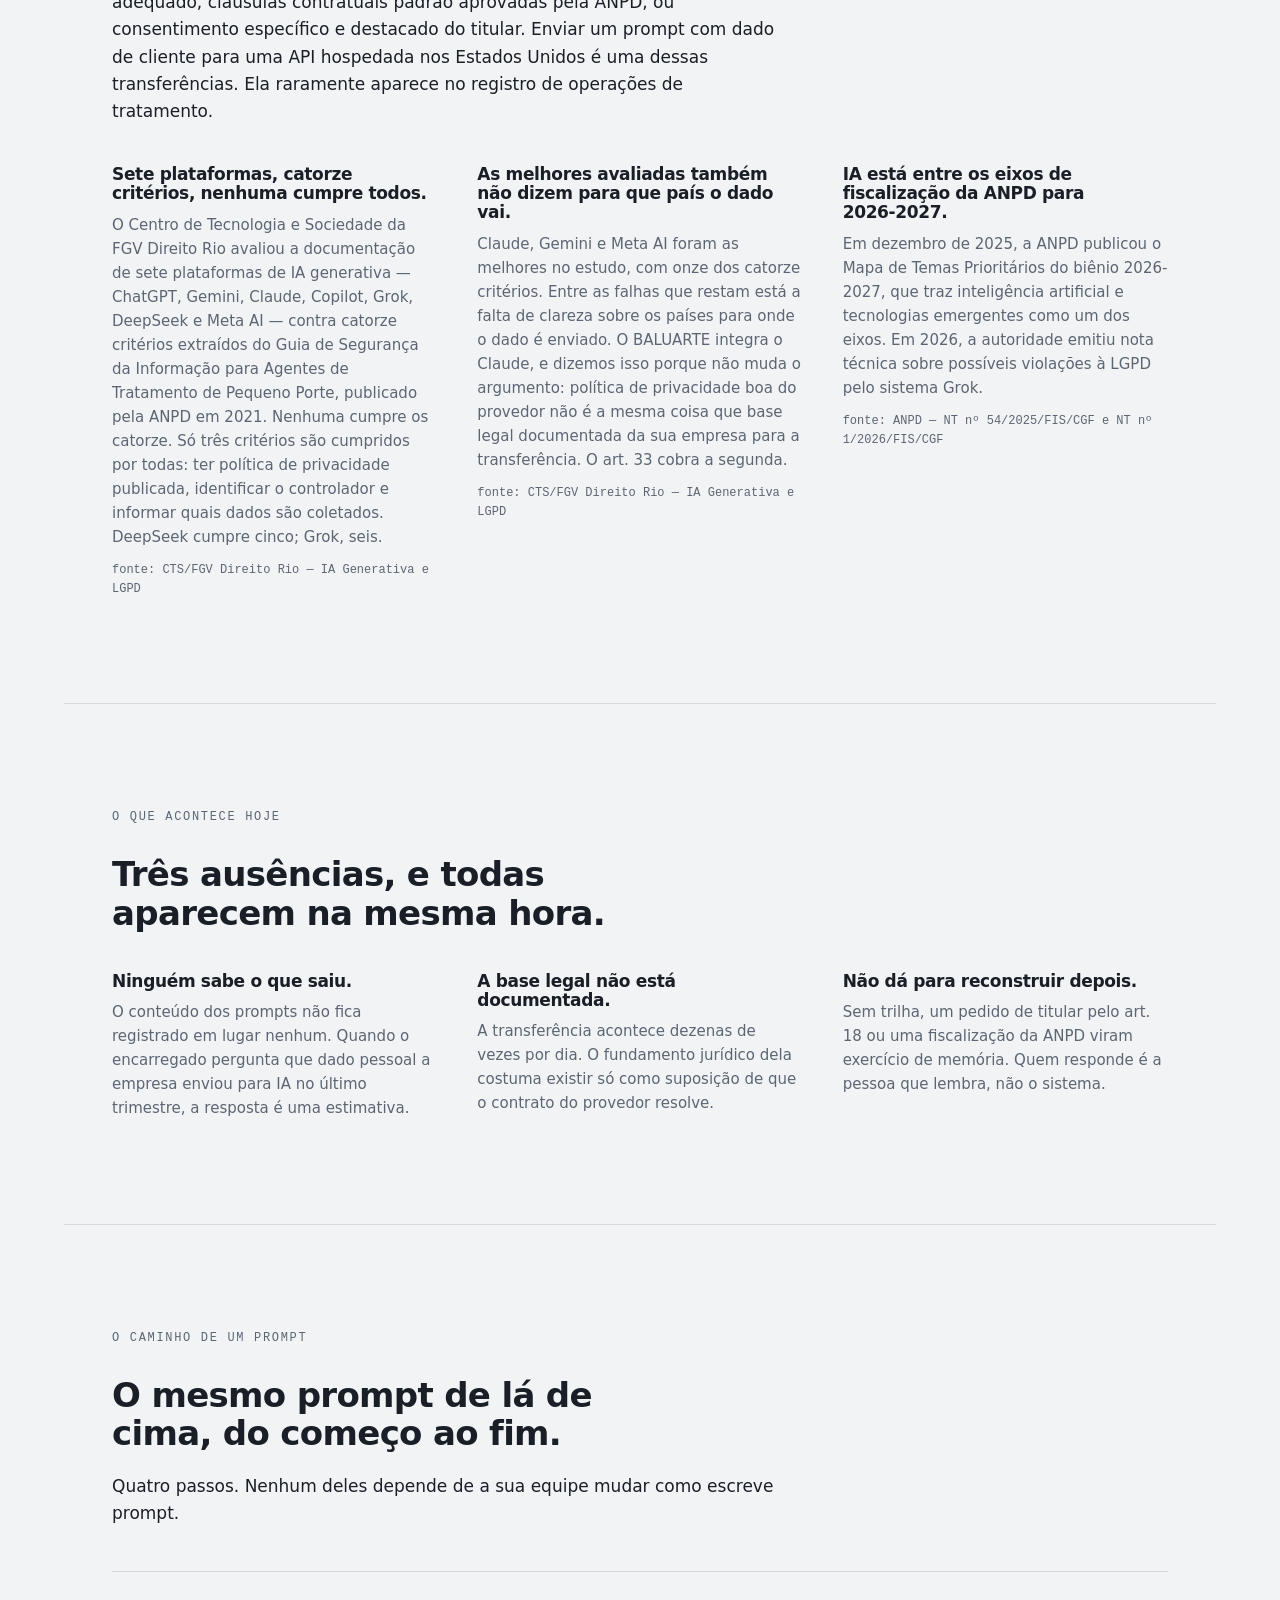
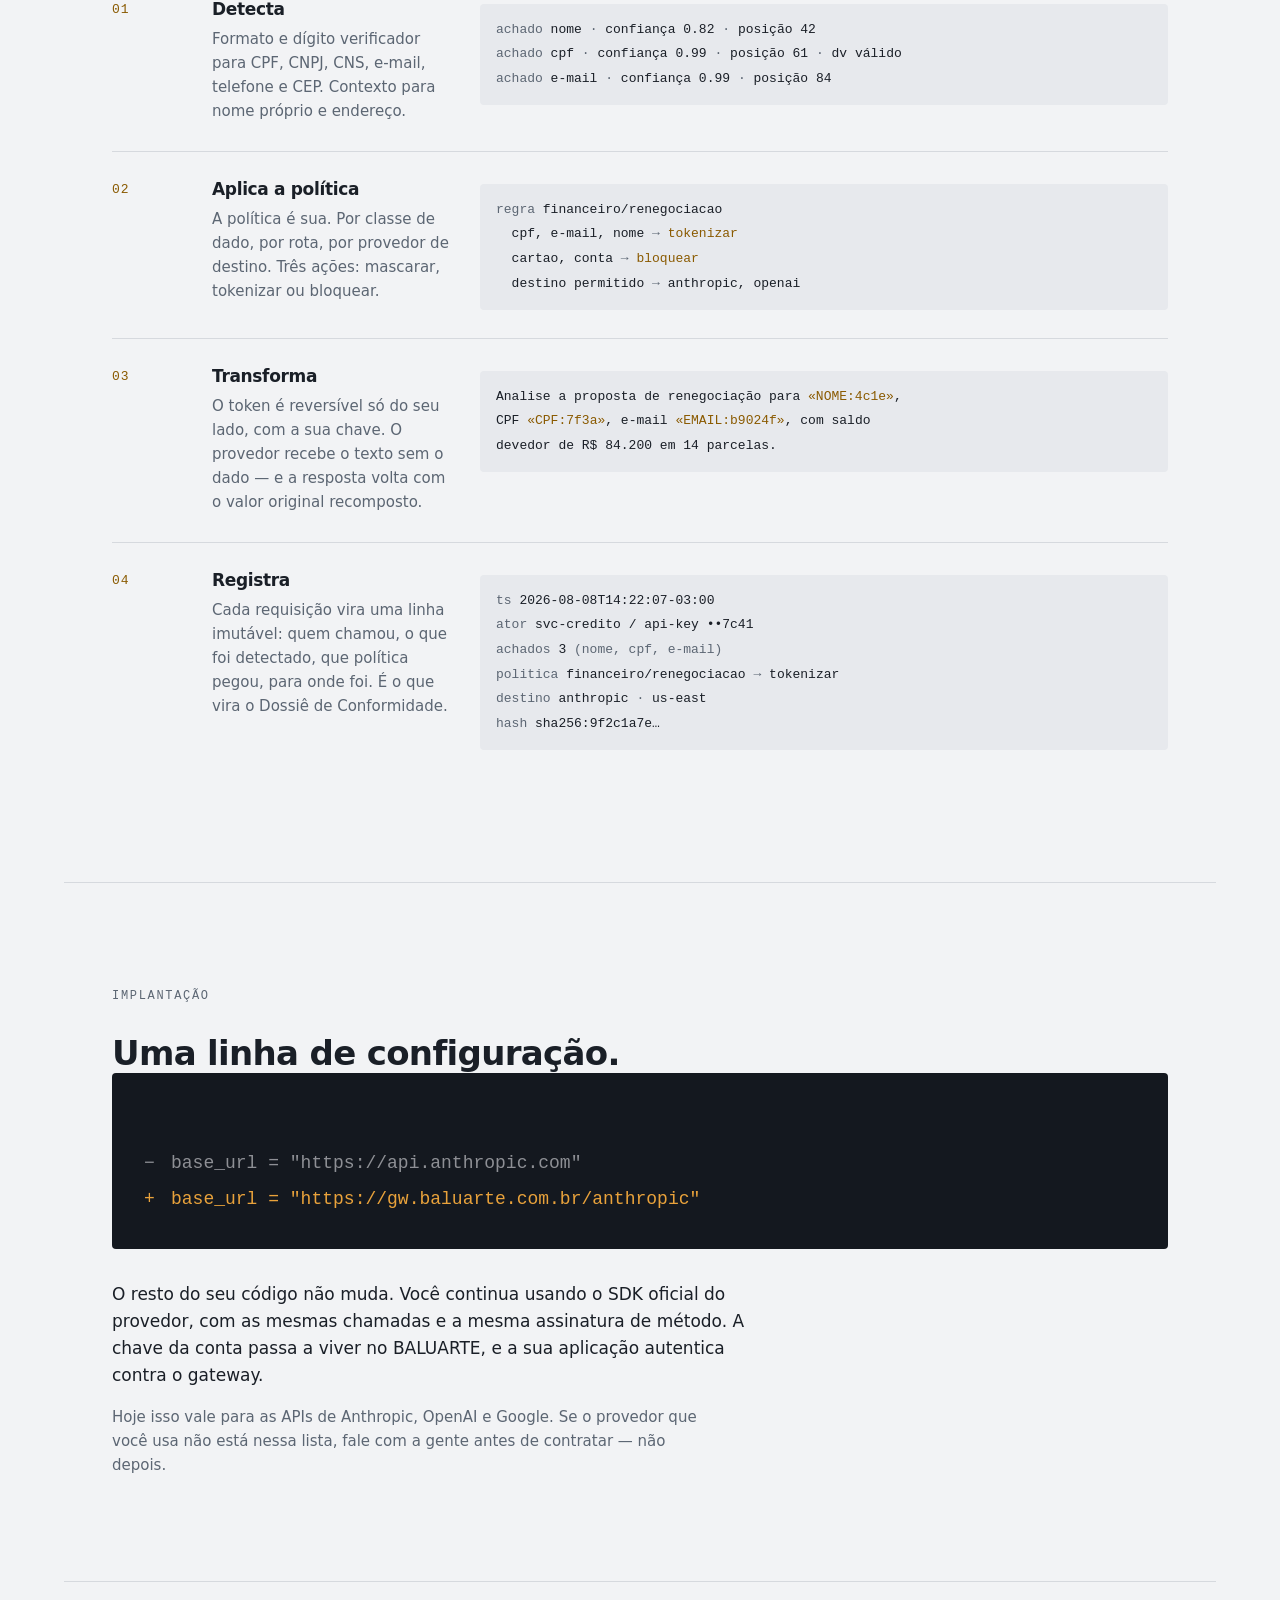
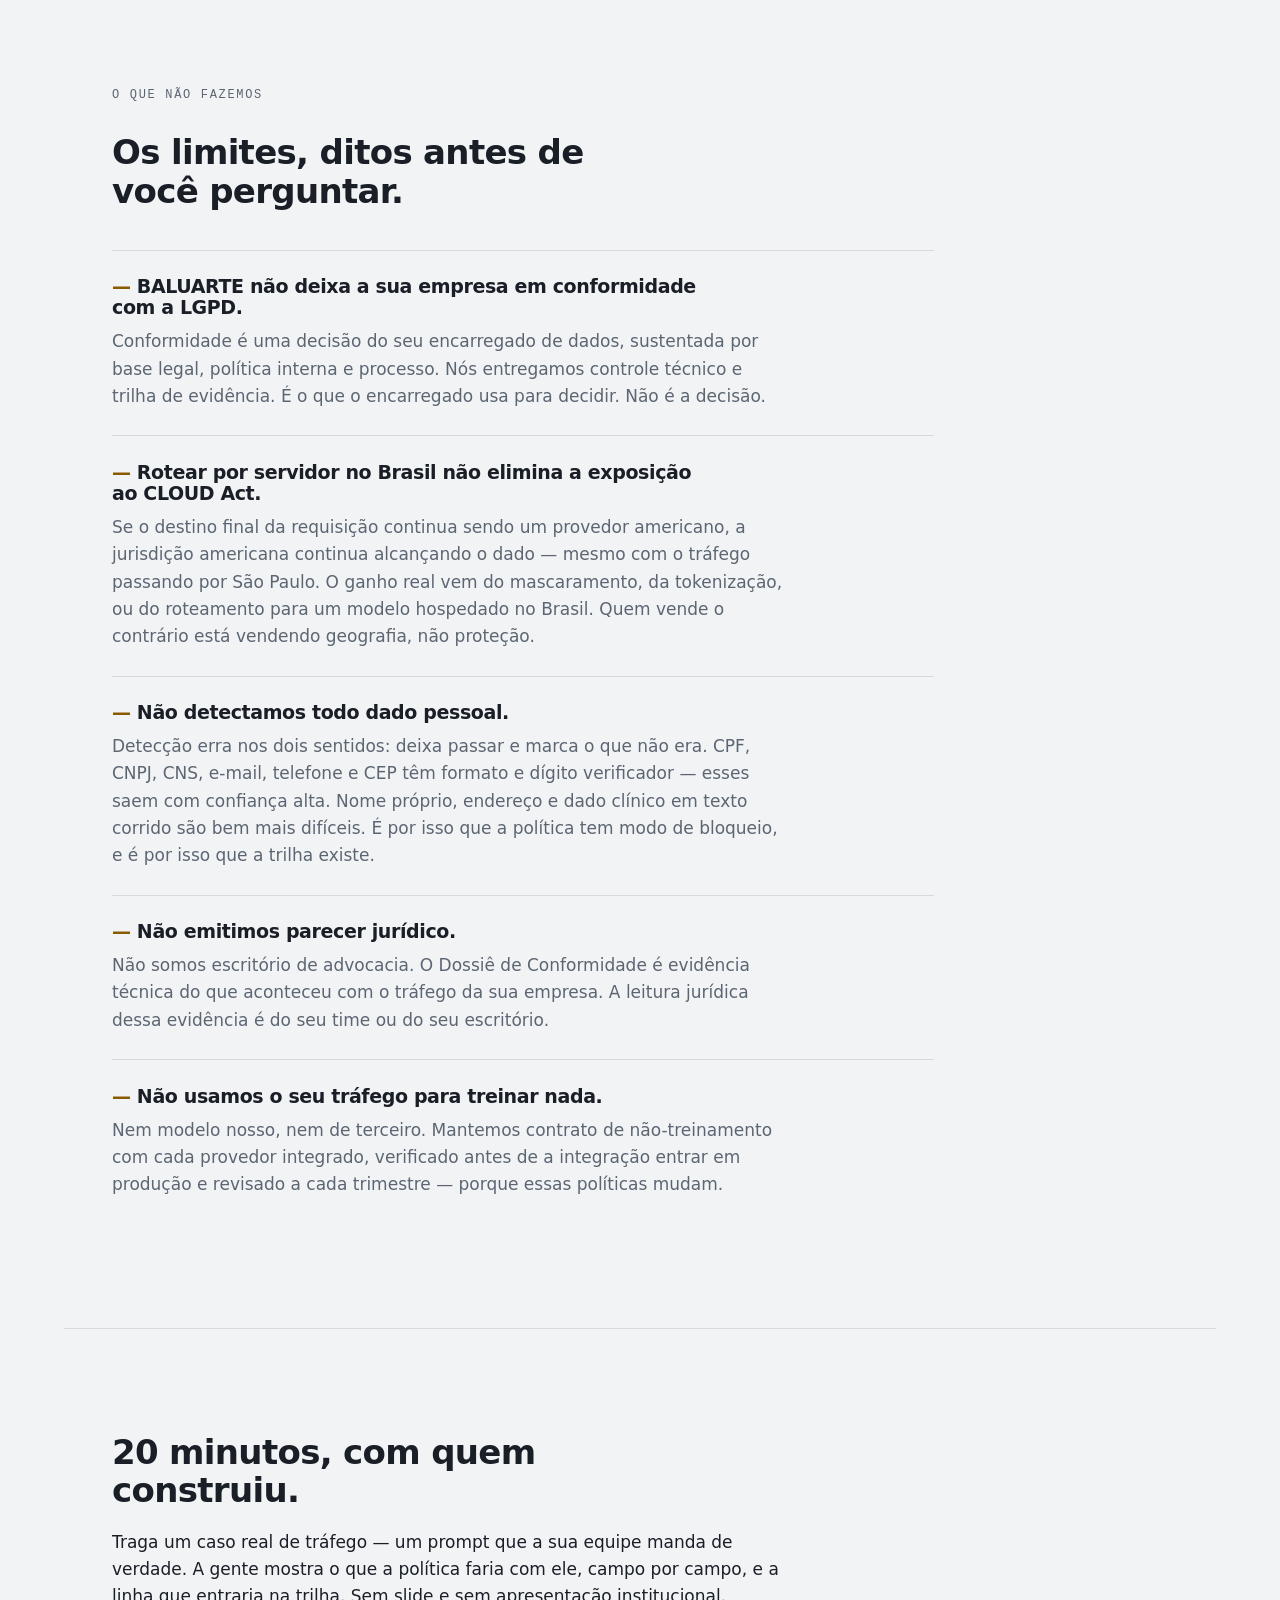
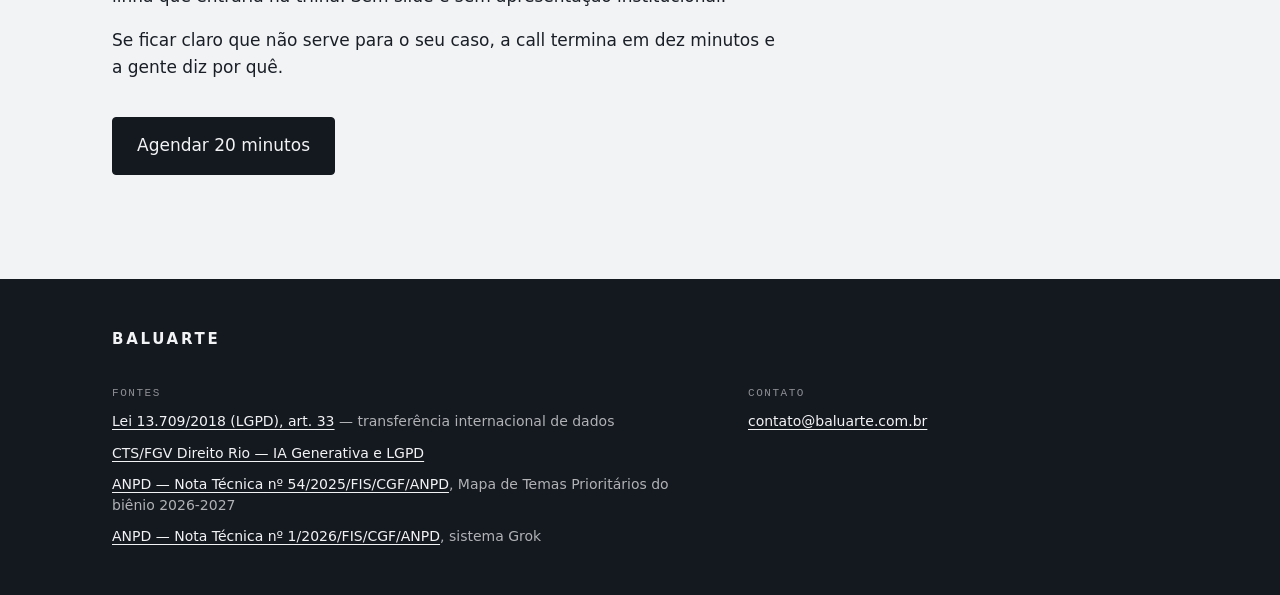
==== commit 5ee33796: "Corrige as fontes citadas na landing page Verificação com fonte primária derrubou uma citação e corr" ====
--- a/index.html
+++ b/index.html
@@ -244,6 +244,7 @@
 .fact h3 { font-size: 1.0625rem; }
 .fact p { margin-top: 0.6rem; color: var(--mist); font-size: 0.9375rem; }
 .fact .src { display: block; margin-top: 0.75rem; font-family: var(--mono); font-size: 0.75rem; color: var(--mist); }
+.nb { white-space: nowrap; } /* impede quebra em intervalos como 2026-2027 */
 
 /* ── o caminho de um prompt ────────────────────────────────── */
 
@@ -308,8 +309,10 @@
 .foot-grid { display: grid; gap: 2.25rem; margin-top: 2.25rem; }
 @media (min-width: 46em) { .foot-grid { grid-template-columns: 1.4fr 1fr; gap: 3rem; } }
 .foot ul { list-style: none; margin: 0; padding: 0; }
-.foot li + li { margin-top: 0.4rem; }
-.foot a { color: var(--paper); }
+/* cor sozinha não é sinal de link acessível */
+.foot a { color: var(--paper); text-decoration: underline; text-underline-offset: 3px; }
+.foot li { line-height: 1.5; }
+.foot li + li { margin-top: 0.65rem; }
 
 @media (prefers-reduced-motion: reduce) {
   *, *::before, *::after {
@@ -411,35 +414,42 @@
 
     <div class="facts">
       <div class="fact">
-        <h3>Sete plataformas avaliadas. Nenhuma aprovada.</h3>
-        <p>
-          Um estudo da FGV avaliou as sete principais plataformas de IA em nuvem —
-          ChatGPT, Gemini, Claude, Copilot, Grok, DeepSeek e Meta AI. Nenhuma passou
-          em conformidade plena com a LGPD. Falha recorrente: política de privacidade
-          sequer disponível em português.
-        </p>
-        <span class="src">fonte: estudo FGV</span>
+        <h3>Sete plataformas, catorze critérios, nenhuma cumpre todos.</h3>
+        <p>
+          O Centro de Tecnologia e Sociedade da FGV Direito Rio avaliou a documentação
+          de sete plataformas de IA generativa — ChatGPT, Gemini, Claude, Copilot,
+          Grok, DeepSeek e Meta AI — contra catorze critérios extraídos do Guia de
+          Segurança da Informação para Agentes de Tratamento de Pequeno Porte,
+          publicado pela ANPD em 2021. Nenhuma cumpre os catorze. Só três critérios
+          são cumpridos por todas: ter política de privacidade publicada, identificar
+          o controlador e informar quais dados são coletados. DeepSeek cumpre cinco;
+          Grok, seis.
+        </p>
+        <span class="src">fonte: CTS/FGV Direito Rio — IA Generativa e LGPD</span>
       </div>
 
       <div class="fact">
-        <h3>A ANPD já se manifestou sobre IA.</h3>
-        <p>
-          Em 2025, a autoridade publicou nota técnica sobre governança algorítmica e
-          proteção de dados em sistemas de inteligência artificial. O tema saiu do
-          campo hipotético.
-        </p>
-        <span class="src">fonte: nota técnica ANPD, 2025</span>
+        <h3>As melhores avaliadas também não dizem para que país o dado vai.</h3>
+        <p>
+          Claude, Gemini e Meta AI foram as melhores no estudo, com onze dos catorze
+          critérios. Entre as falhas que restam está a falta de clareza sobre os
+          países para onde o dado é enviado. O BALUARTE integra o Claude, e dizemos
+          isso porque não muda o argumento: política de privacidade boa do provedor
+          não é a mesma coisa que base legal documentada da sua empresa para a
+          transferência. O art. 33 cobra a segunda.
+        </p>
+        <span class="src">fonte: CTS/FGV Direito Rio — IA Generativa e LGPD</span>
       </div>
 
       <div class="fact">
-        <h3>Servidor na Europa não bastou.</h3>
-        <p>
-          Em março de 2026, a autoridade austríaca de proteção de dados multou uma
-          fintech de Viena em 450 mil euros por usar API de IA americana em scoring de
-          crédito. O servidor estava hospedado na Europa. A empresa continuava sujeita
-          ao CLOUD Act americano.
-        </p>
-        <span class="src">fonte: autoridade austríaca de proteção de dados, mar/2026</span>
+        <h3>IA está entre os eixos de fiscalização da ANPD para <span class="nb">2026-2027</span>.</h3>
+        <p>
+          Em dezembro de 2025, a ANPD publicou o Mapa de Temas Prioritários do biênio
+          2026-2027, que traz inteligência artificial e tecnologias emergentes como um
+          dos eixos. Em 2026, a autoridade emitiu nota técnica sobre possíveis
+          violações à LGPD pelo sistema Grok.
+        </p>
+        <span class="src">fonte: ANPD — NT nº 54/2025/FIS/CGF e NT nº 1/2026/FIS/CGF</span>
       </div>
     </div>
   </section>
@@ -662,14 +672,24 @@
     <div class="foot-grid">
       <div>
         <h3>Fontes</h3>
-        <!-- TODO(publicação): estas quatro precisam de link para a fonte primária.
-             Uma página cujo argumento é precisão não publica citação sem referência.
-             É a primeira coisa que um DPO cético confere. -->
         <ul>
-          <li>Lei 13.709/2018 (LGPD), art. 33 — transferência internacional de dados</li>
-          <li>FGV — estudo comparativo de plataformas de IA em nuvem</li>
-          <li>ANPD — nota técnica sobre governança algorítmica em sistemas de IA, 2025</li>
-          <li>Autoridade austríaca de proteção de dados — decisão de março de 2026</li>
+          <li>
+            <a href="https://www.planalto.gov.br/ccivil_03/_ato2015-2018/2018/lei/l13709.htm">Lei
+            13.709/2018 (LGPD), art. 33</a> — transferência internacional de dados
+          </li>
+          <li>
+            <a href="https://direitorio.fgv.br/conhecimento/livrosia-generativa-e-lgpd-transparencia-desafios-regulatorios-e-caminhos-para">CTS/FGV
+            Direito Rio — IA Generativa e LGPD</a>
+          </li>
+          <li>
+            <a href="https://www.gov.br/anpd/pt-br/centrais-de-conteudo/documentos-tecnicos-orientativos">ANPD
+            — Nota Técnica nº 54/2025/FIS/CGF/ANPD</a>, Mapa de Temas Prioritários do
+            biênio <span class="nb">2026-2027</span>
+          </li>
+          <li>
+            <a href="https://www.gov.br/anpd/pt-br/centrais-de-conteudo/documentos-tecnicos-orientativos">ANPD
+            — Nota Técnica nº 1/2026/FIS/CGF/ANPD</a>, sistema Grok
+          </li>
         </ul>
       </div>
       <div>
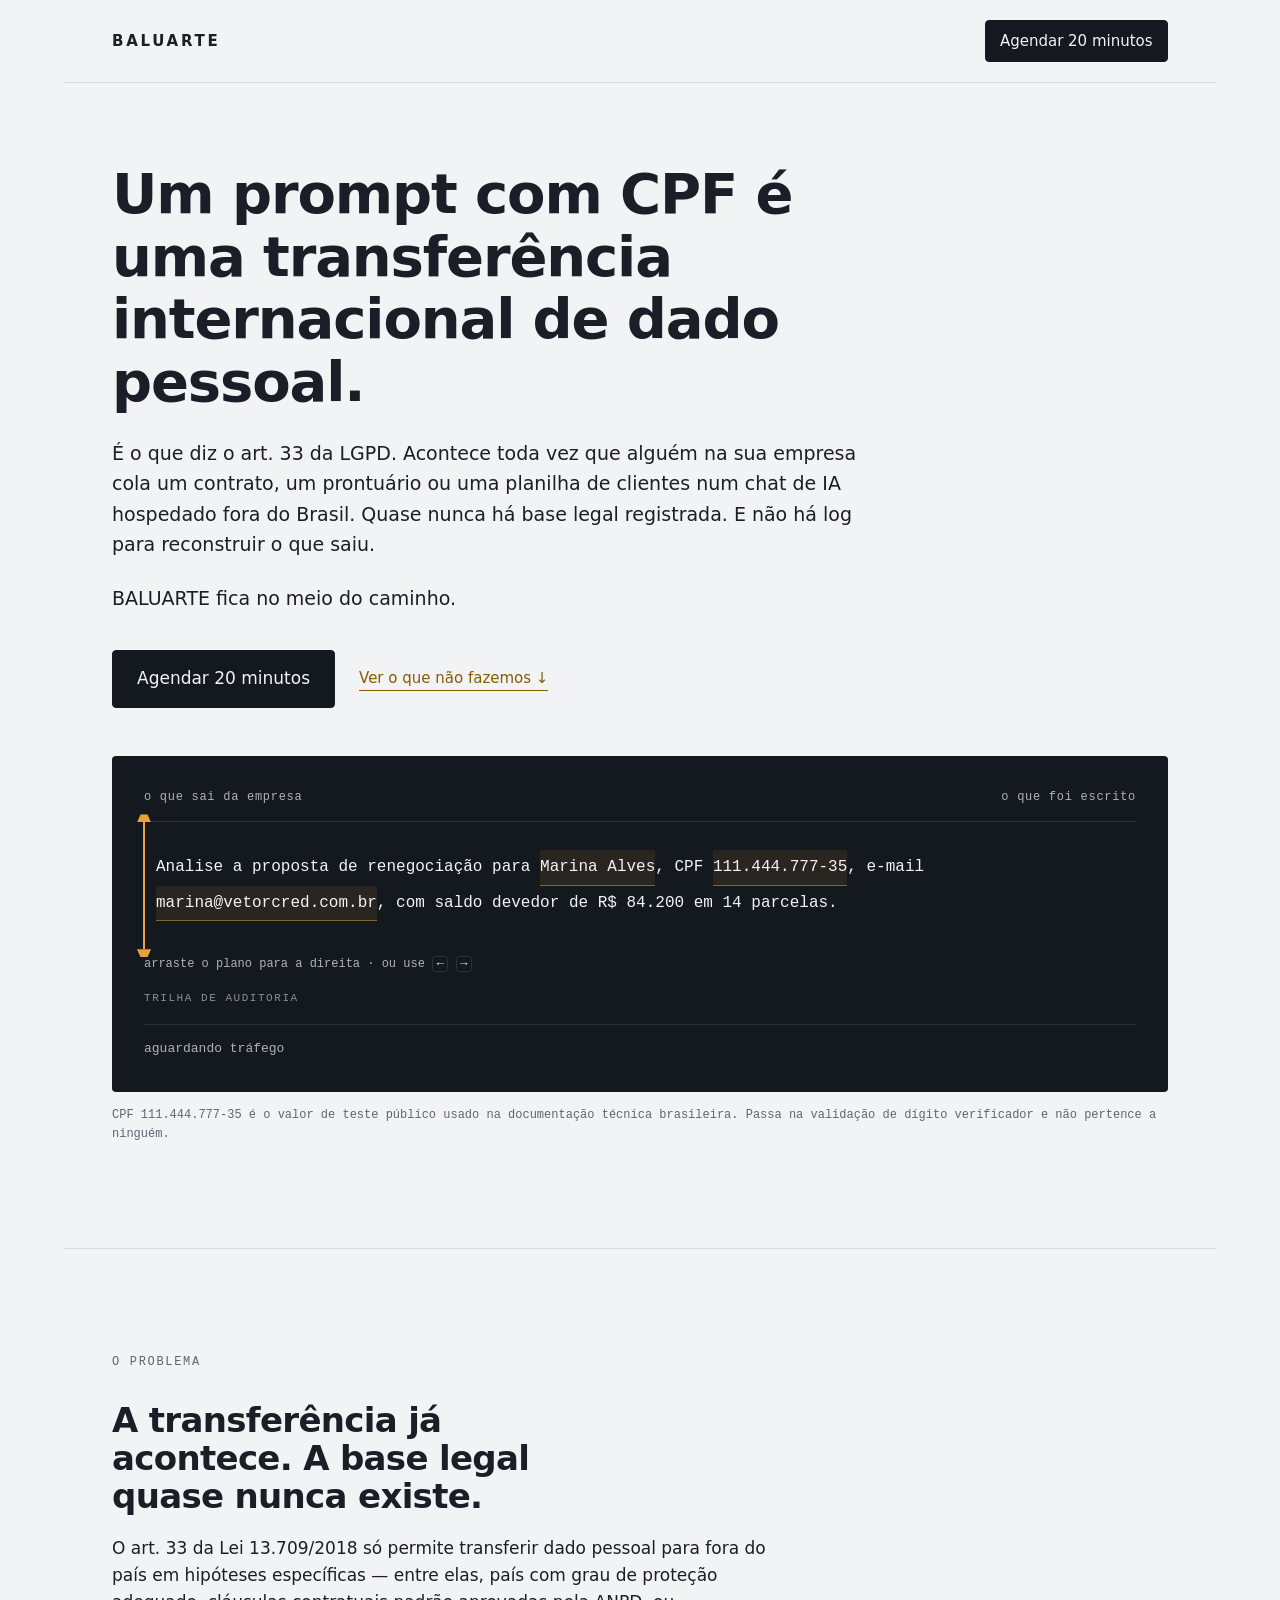
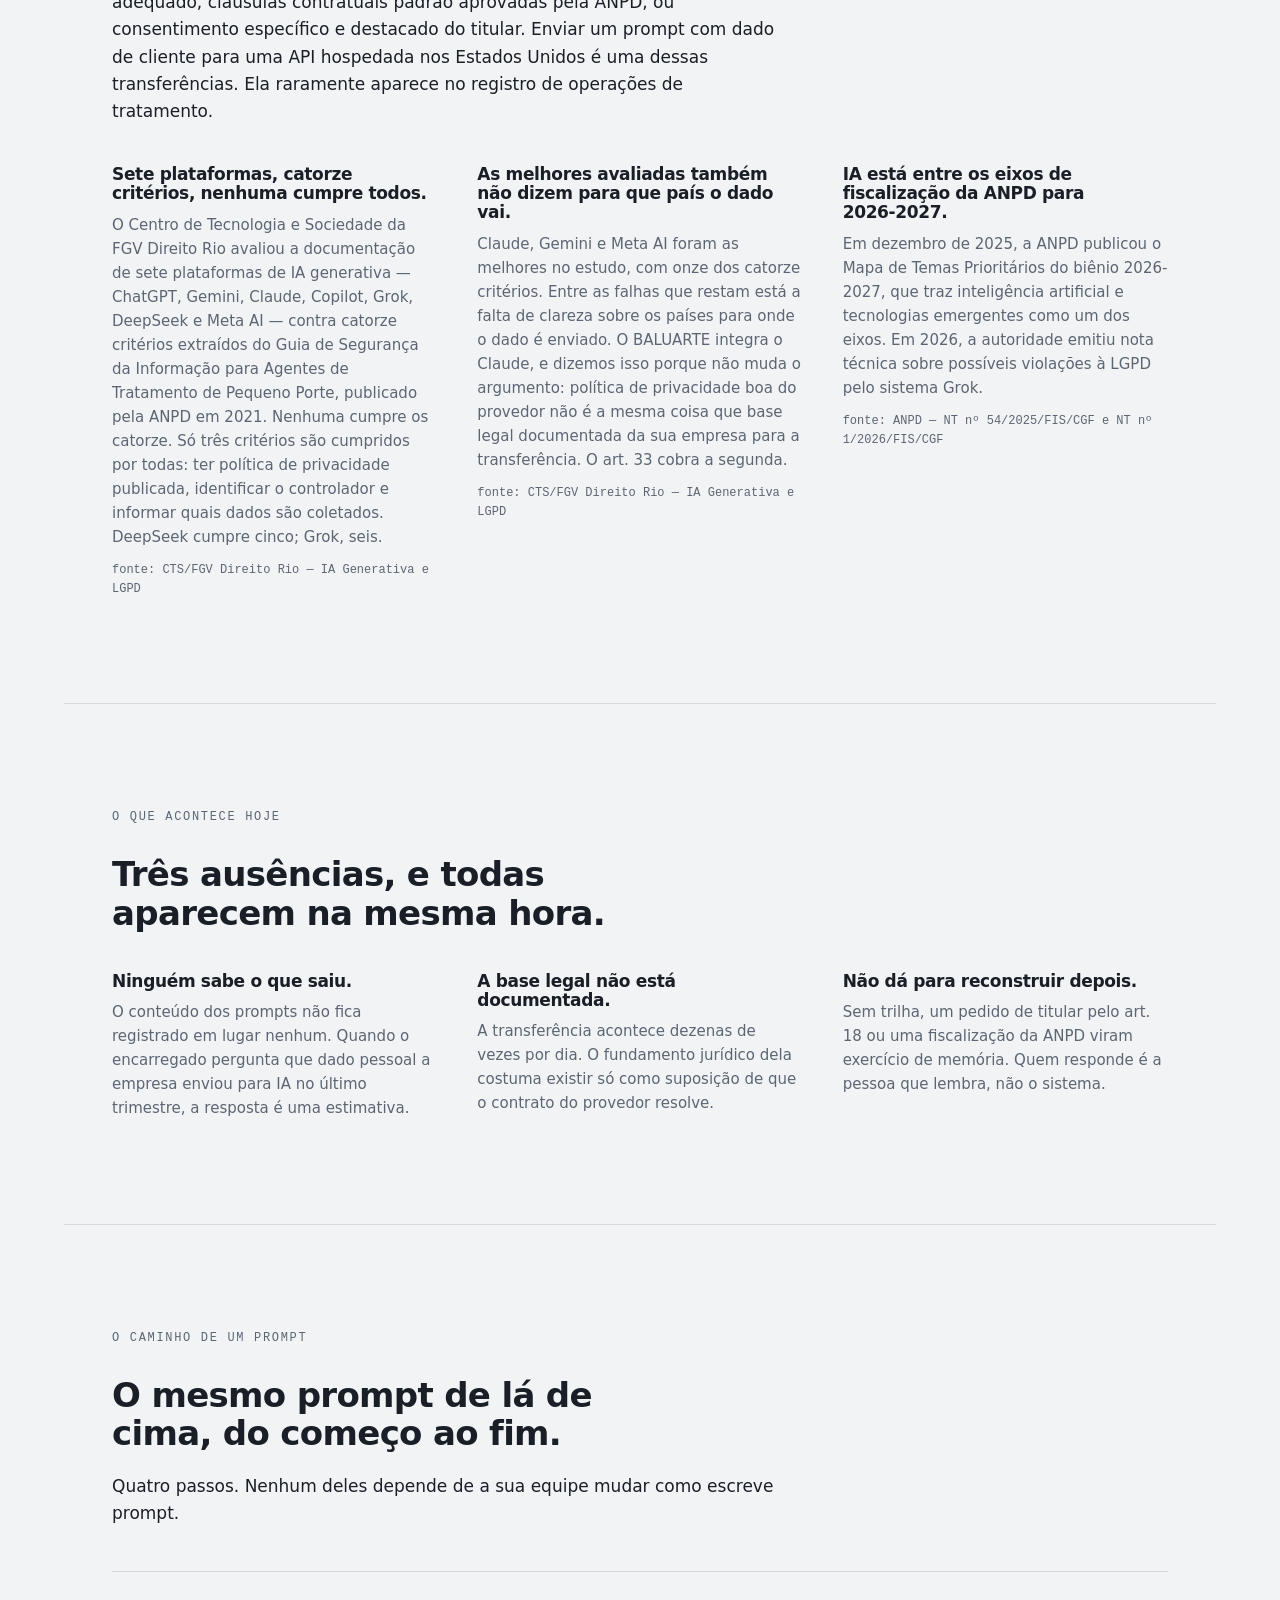
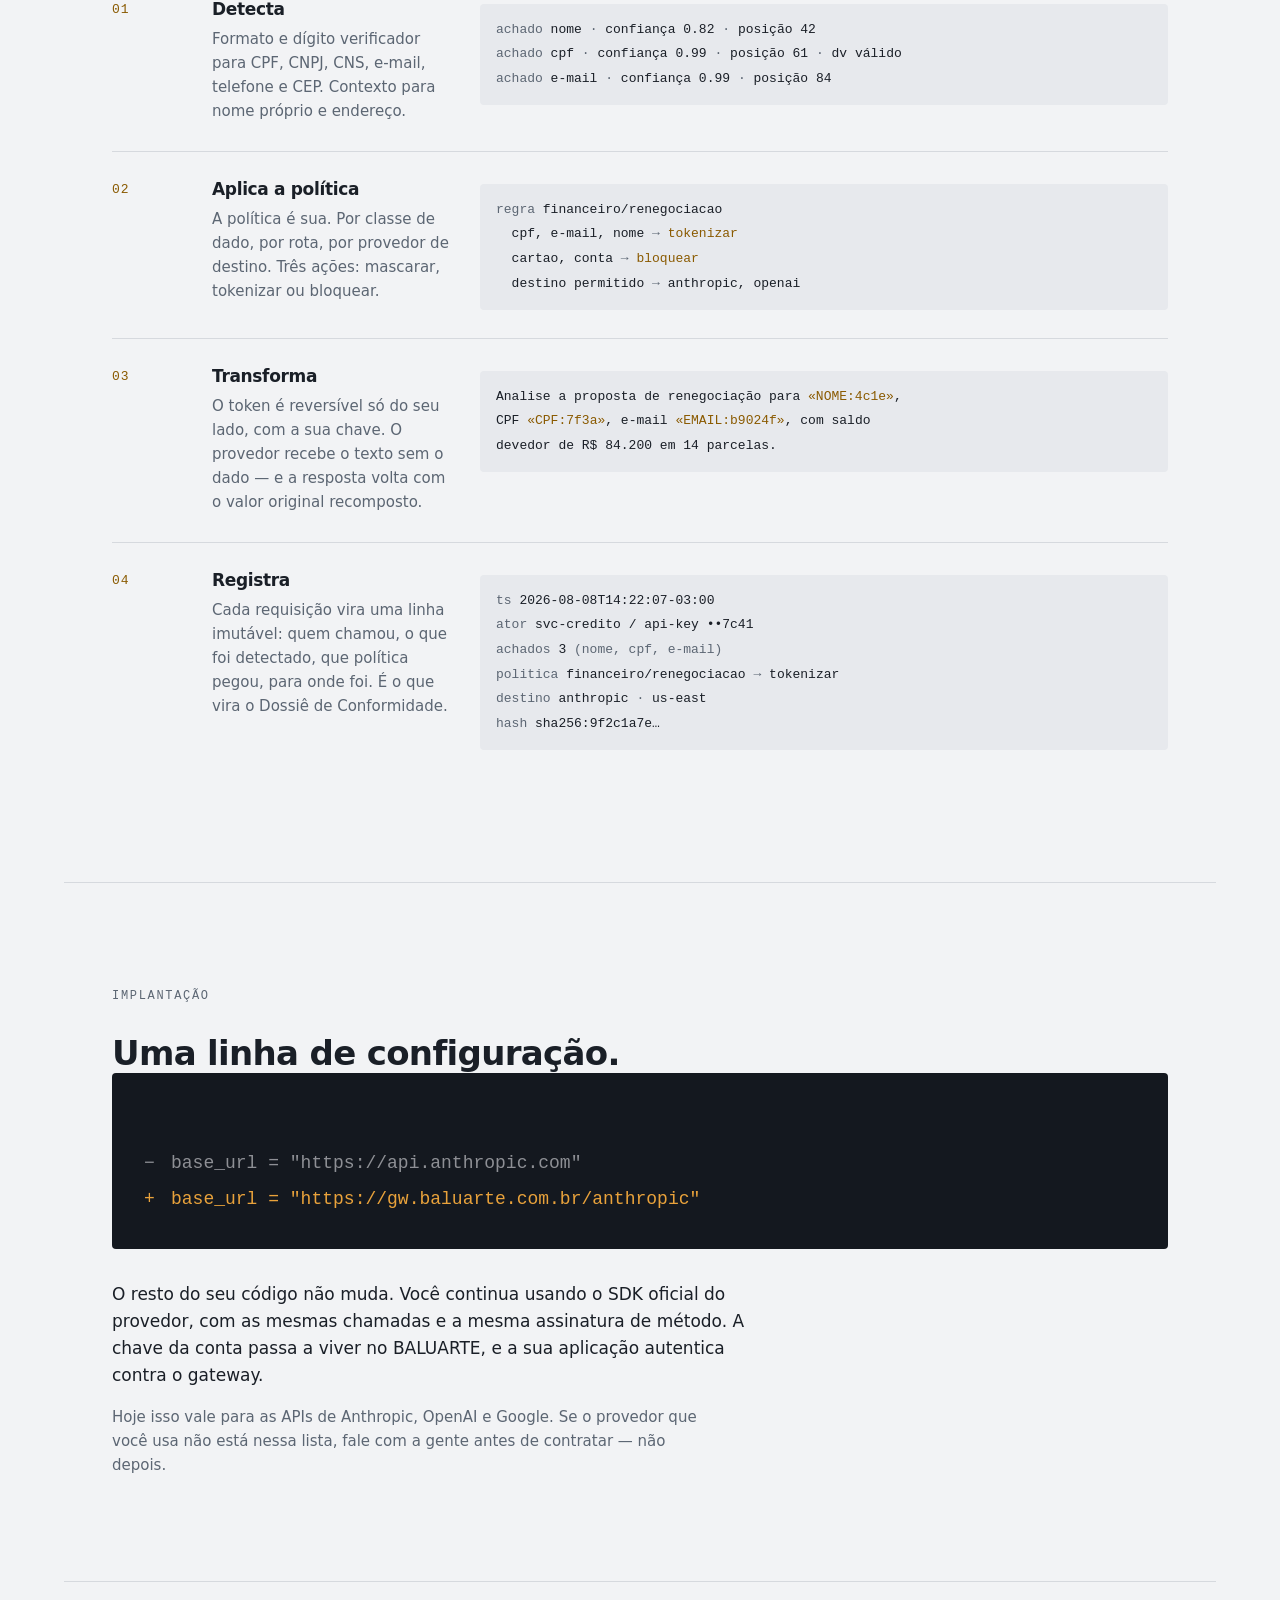
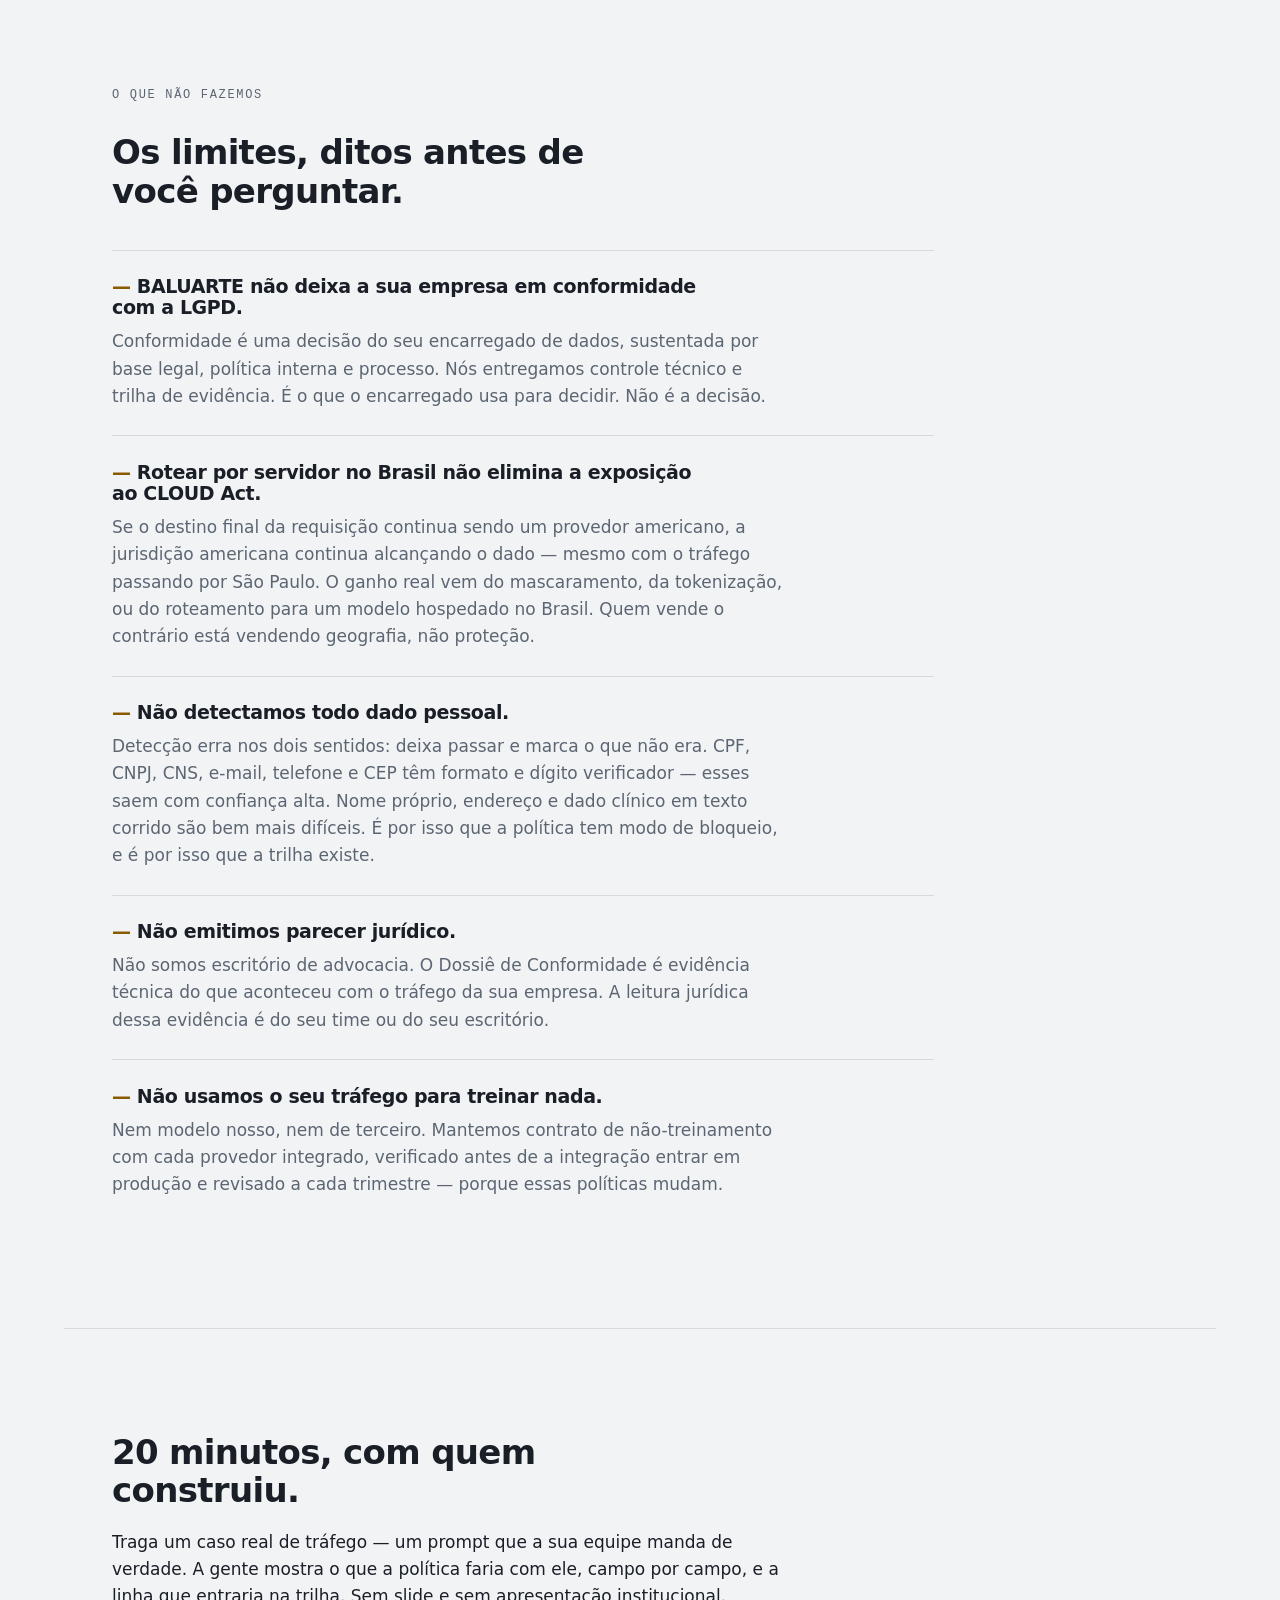
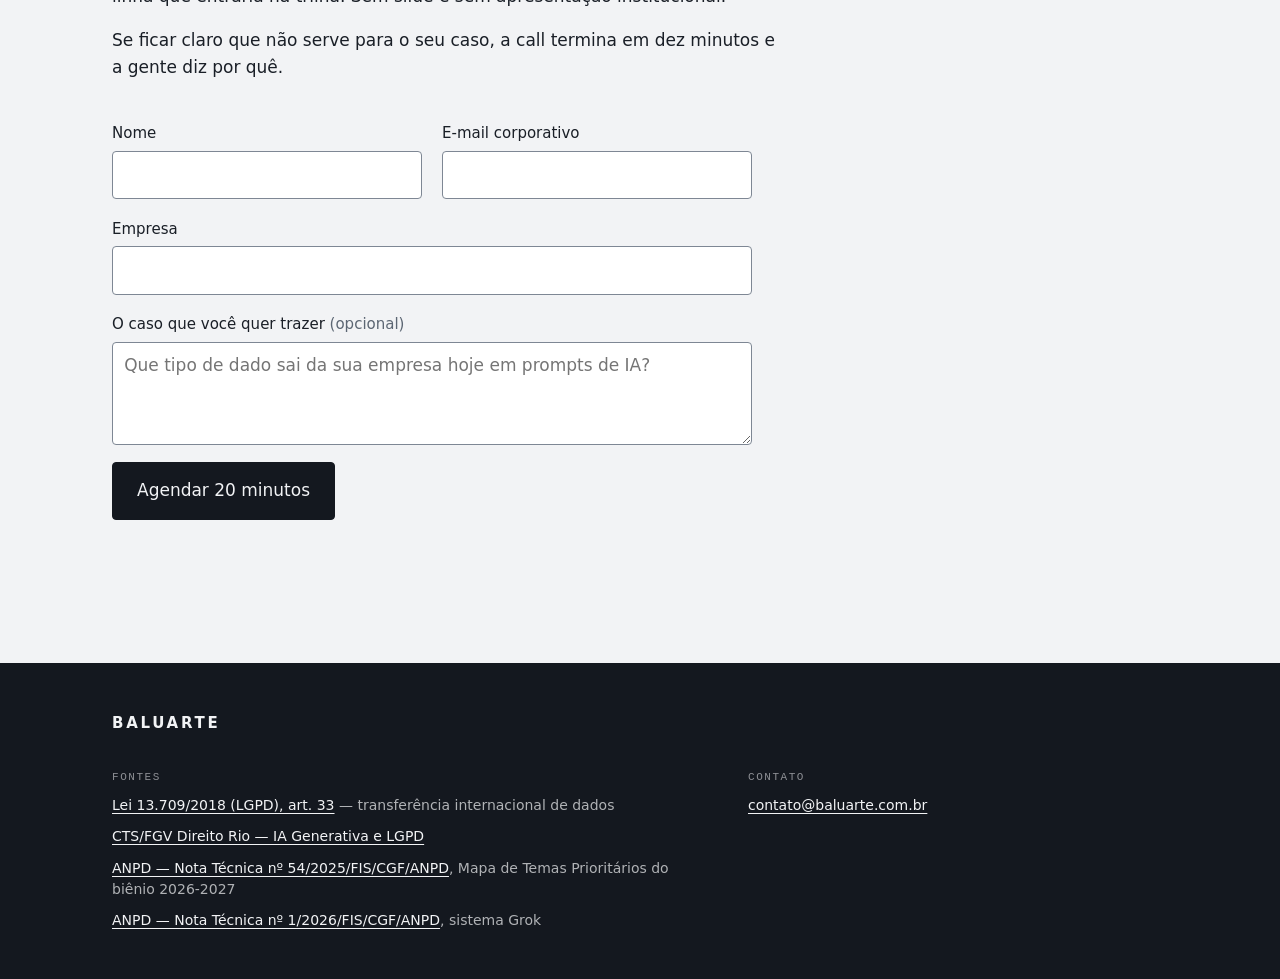
==== commit c1c30d52: "Troca o CTA por captação de lead via Formspree O mailto vira um formulário na seção final (#agendar)" ====
--- a/index.html
+++ b/index.html
@@ -294,7 +294,32 @@
 
 .close h2 { max-width: 26ch; }
 .close .lede + .lede { margin-top: 1rem; }
-.close .btn { margin-top: 2.25rem; }
+
+/* ── formulário ────────────────────────────────────────────── */
+
+.form { margin-top: 2.5rem; display: grid; gap: 1.1rem; max-width: 40rem; }
+@media (min-width: 40em) {
+  .form { grid-template-columns: 1fr 1fr; column-gap: 1.25rem; }
+  .field--wide, .form button, .form-status { grid-column: 1 / -1; }
+}
+.field { display: grid; gap: 0.35rem; }
+.field label { font-size: 0.9375rem; font-weight: 500; }
+.field .opt { color: var(--mist); font-weight: 400; }
+.form input, .form textarea {
+  font: inherit; color: var(--ink); background: #fff;
+  border: 1px solid #7E8794; /* 3,6:1 sobre branco — limite de campo precisa de contraste */
+  border-radius: var(--r); padding: 0.6rem 0.7rem; width: 100%;
+}
+.form textarea { resize: vertical; min-height: 5.5rem; }
+.form input:hover, .form textarea:hover { border-color: var(--ink); }
+.form button { justify-self: start; }
+.form button[disabled] { opacity: 0.55; cursor: progress; }
+
+/* honeypot: fora da tela, fora da ordem de tabulação, fora do leitor de tela */
+.hp { position: absolute; left: -9999px; width: 1px; height: 1px; overflow: hidden; }
+
+.form-status { font-size: 0.9375rem; color: var(--ink); min-height: 1.4em; }
+.form-status:not(:empty) { border-left: 2px solid var(--amber-deep); padding-left: 0.7rem; }
 
 .foot {
   background: var(--graphite); color: rgba(242,243,245,0.7);
@@ -338,8 +363,7 @@
 
 <header class="wrap top">
   <a class="mark" href="#">BALUARTE</a>
-  <!-- TODO(publicação): trocar mailto por URL real de agenda. Um CTA que não agenda zera a métrica da página. -->
-  <a class="btn btn--sm" href="mailto:contato@baluarte.com.br?subject=20%20minutos%20—%20BALUARTE">Agendar 20 minutos</a>
+  <a class="btn btn--sm" href="#agendar">Agendar 20 minutos</a>
 </header>
 
 <main id="conteudo">
@@ -360,7 +384,7 @@
     </p>
 
     <div class="hero-cta">
-      <a class="btn btn--lg" href="mailto:contato@baluarte.com.br?subject=20%20minutos%20—%20BALUARTE">Agendar 20 minutos</a>
+      <a class="btn btn--lg" href="#agendar">Agendar 20 minutos</a>
       <a class="linky" href="#limites">Ver o que não fazemos ↓</a>
     </div>
 
@@ -648,7 +672,7 @@
   </section>
 
   <!-- ── 7. FECHAMENTO ────────────────────────────────────── -->
-  <section class="wrap close">
+  <section class="wrap close" id="agendar">
     <h2>20 minutos, com quem construiu.</h2>
 
     <p class="lede">
@@ -661,7 +685,42 @@
       gente diz por quê.
     </p>
 
-    <a class="btn btn--lg" href="mailto:contato@baluarte.com.br?subject=20%20minutos%20—%20BALUARTE">Agendar 20 minutos</a>
+    <form class="form" id="form-agendar" action="https://formspree.io/f/mppaqlvp" method="POST">
+      <input type="hidden" name="_subject" value="BALUARTE — pedido de 20 minutos">
+      <!-- TODO(domínio): _next aponta para o host atual. Atualizar quando o domínio próprio entrar. -->
+      <input type="hidden" name="_next" value="https://baluarte-teal.vercel.app/obrigado.html">
+
+      <p class="hp" aria-hidden="true">
+        <label>Deixe este campo em branco
+          <input type="text" name="_gotcha" tabindex="-1" autocomplete="off">
+        </label>
+      </p>
+
+      <div class="field">
+        <label for="f-nome">Nome</label>
+        <input id="f-nome" name="nome" type="text" autocomplete="name" required>
+      </div>
+
+      <div class="field">
+        <label for="f-email">E-mail corporativo</label>
+        <input id="f-email" name="email" type="email" autocomplete="email" required>
+      </div>
+
+      <div class="field field--wide">
+        <label for="f-empresa">Empresa</label>
+        <input id="f-empresa" name="empresa" type="text" autocomplete="organization" required>
+      </div>
+
+      <div class="field field--wide">
+        <label for="f-caso">O caso que você quer trazer <span class="opt">(opcional)</span></label>
+        <textarea id="f-caso" name="caso" rows="3"
+                  placeholder="Que tipo de dado sai da sua empresa hoje em prompts de IA?"></textarea>
+      </div>
+
+      <button class="btn btn--lg" type="submit">Agendar 20 minutos</button>
+
+      <p class="form-status" id="form-status" role="status" aria-live="polite"></p>
+    </form>
   </section>
 
 </main>
@@ -770,6 +829,52 @@
 
   render();
 })();
+
+// ── Envio do formulário ──────────────────────────────────────────────────
+// Sem biblioteca e sem CDN: o guia AJAX do Formspree carrega um script de
+// unpkg.com, o que quebraria a regra de não depender de rede de terceiro e
+// exigiria afrouxar o script-src da CSP. Isto aqui é aprimoramento
+// progressivo: sem JS (ou sem fetch), o POST normal do <form> acontece e o
+// _next devolve o visitante para /obrigado.html.
+(function () {
+  "use strict";
+
+  var form = document.getElementById('form-agendar');
+  if (!form || !window.fetch || !window.FormData) return;
+
+  var status = document.getElementById('form-status');
+  var btn = form.querySelector('button[type="submit"]');
+
+  form.addEventListener('submit', function (ev) {
+    ev.preventDefault();
+    status.textContent = 'enviando…';
+    btn.disabled = true;
+
+    fetch(form.action, {
+      method: 'POST',
+      body: new FormData(form),
+      headers: { 'Accept': 'application/json' }
+    }).then(function (res) {
+      if (res.ok) {
+        form.reset();
+        status.textContent =
+          'Recebido. Respondo em até um dia útil, com dois ou três horários.';
+        return;
+      }
+      return res.json().then(function (data) {
+        var msg = (data && data.errors || []).map(function (e) { return e.message; }).join('; ');
+        throw new Error(msg || 'o formulário não aceitou o envio');
+      });
+    }).catch(function (err) {
+      // textContent, nunca innerHTML: a mensagem vem de fora.
+      status.textContent =
+        'Não consegui enviar — ' + err.message +
+        '. Escreva direto para contato@baluarte.com.br.';
+    }).then(function () {
+      btn.disabled = false;
+    });
+  });
+})();
 </script>
 
 </body>
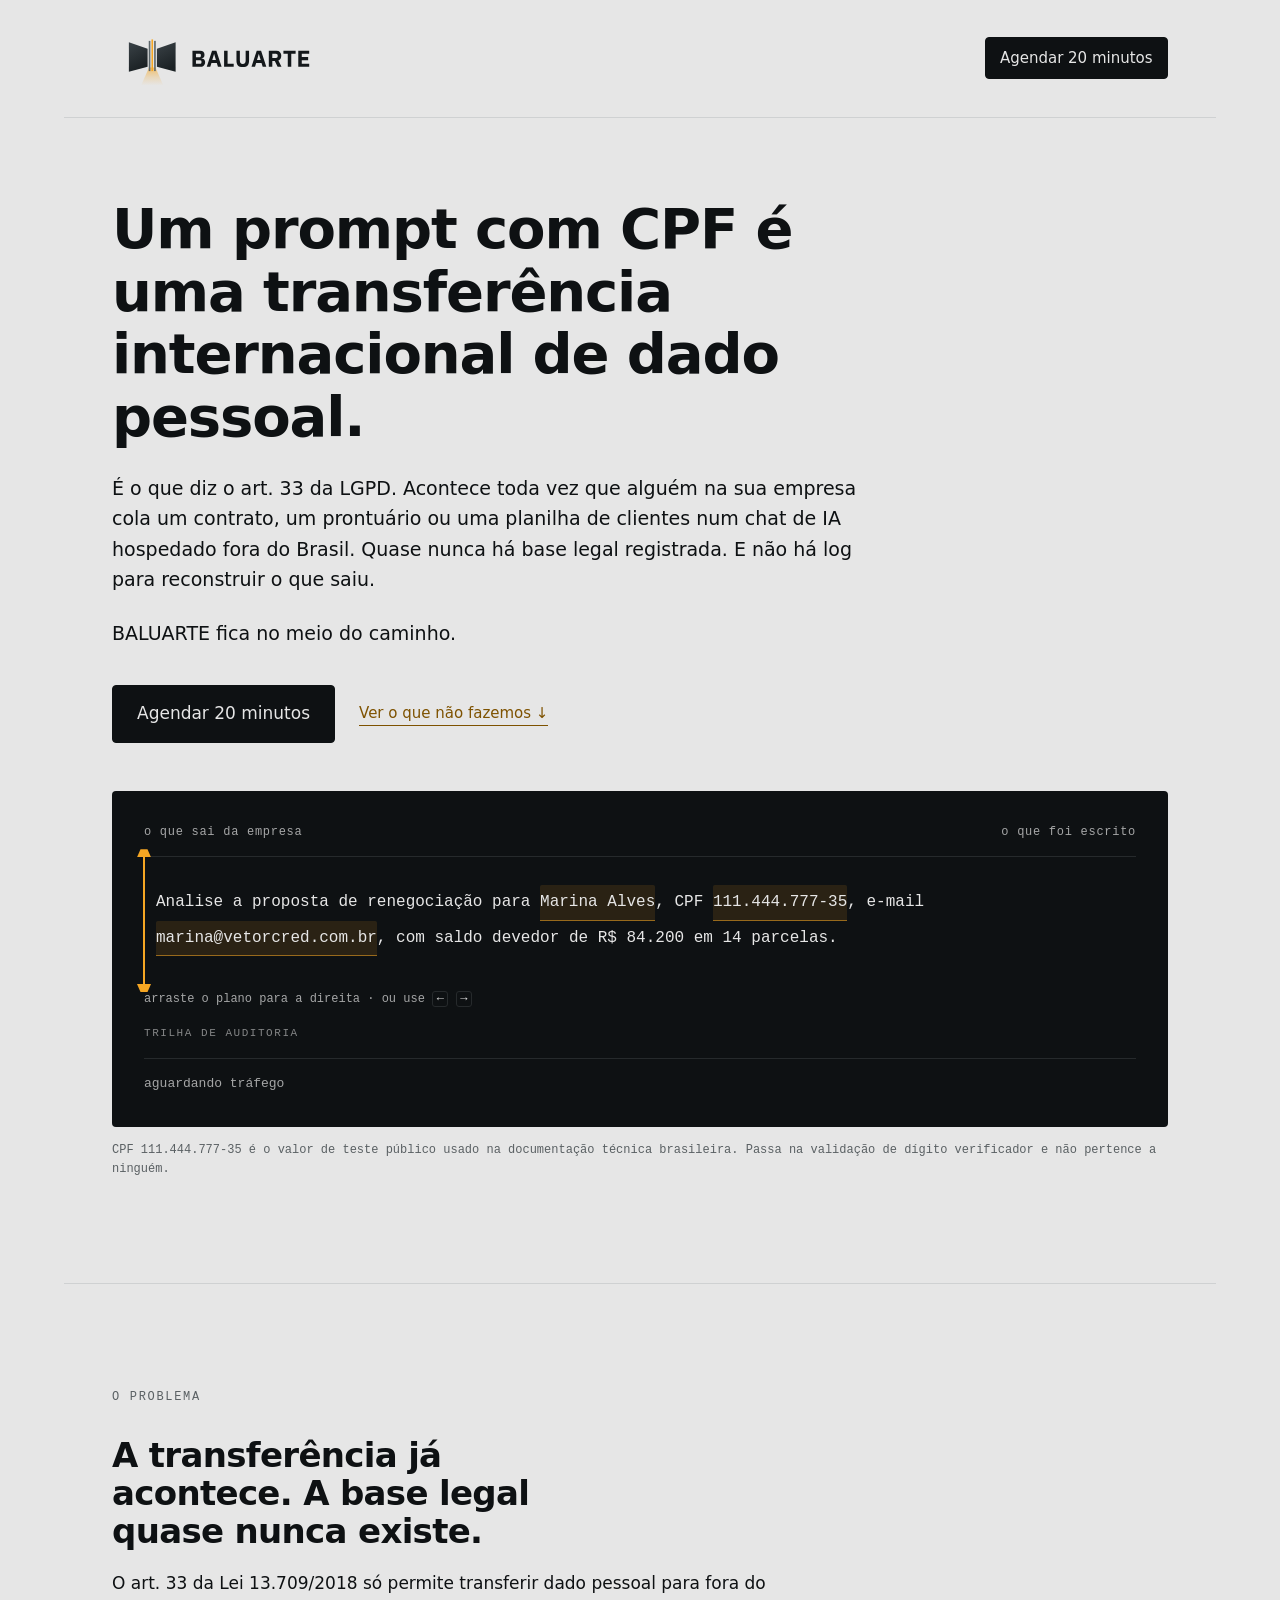
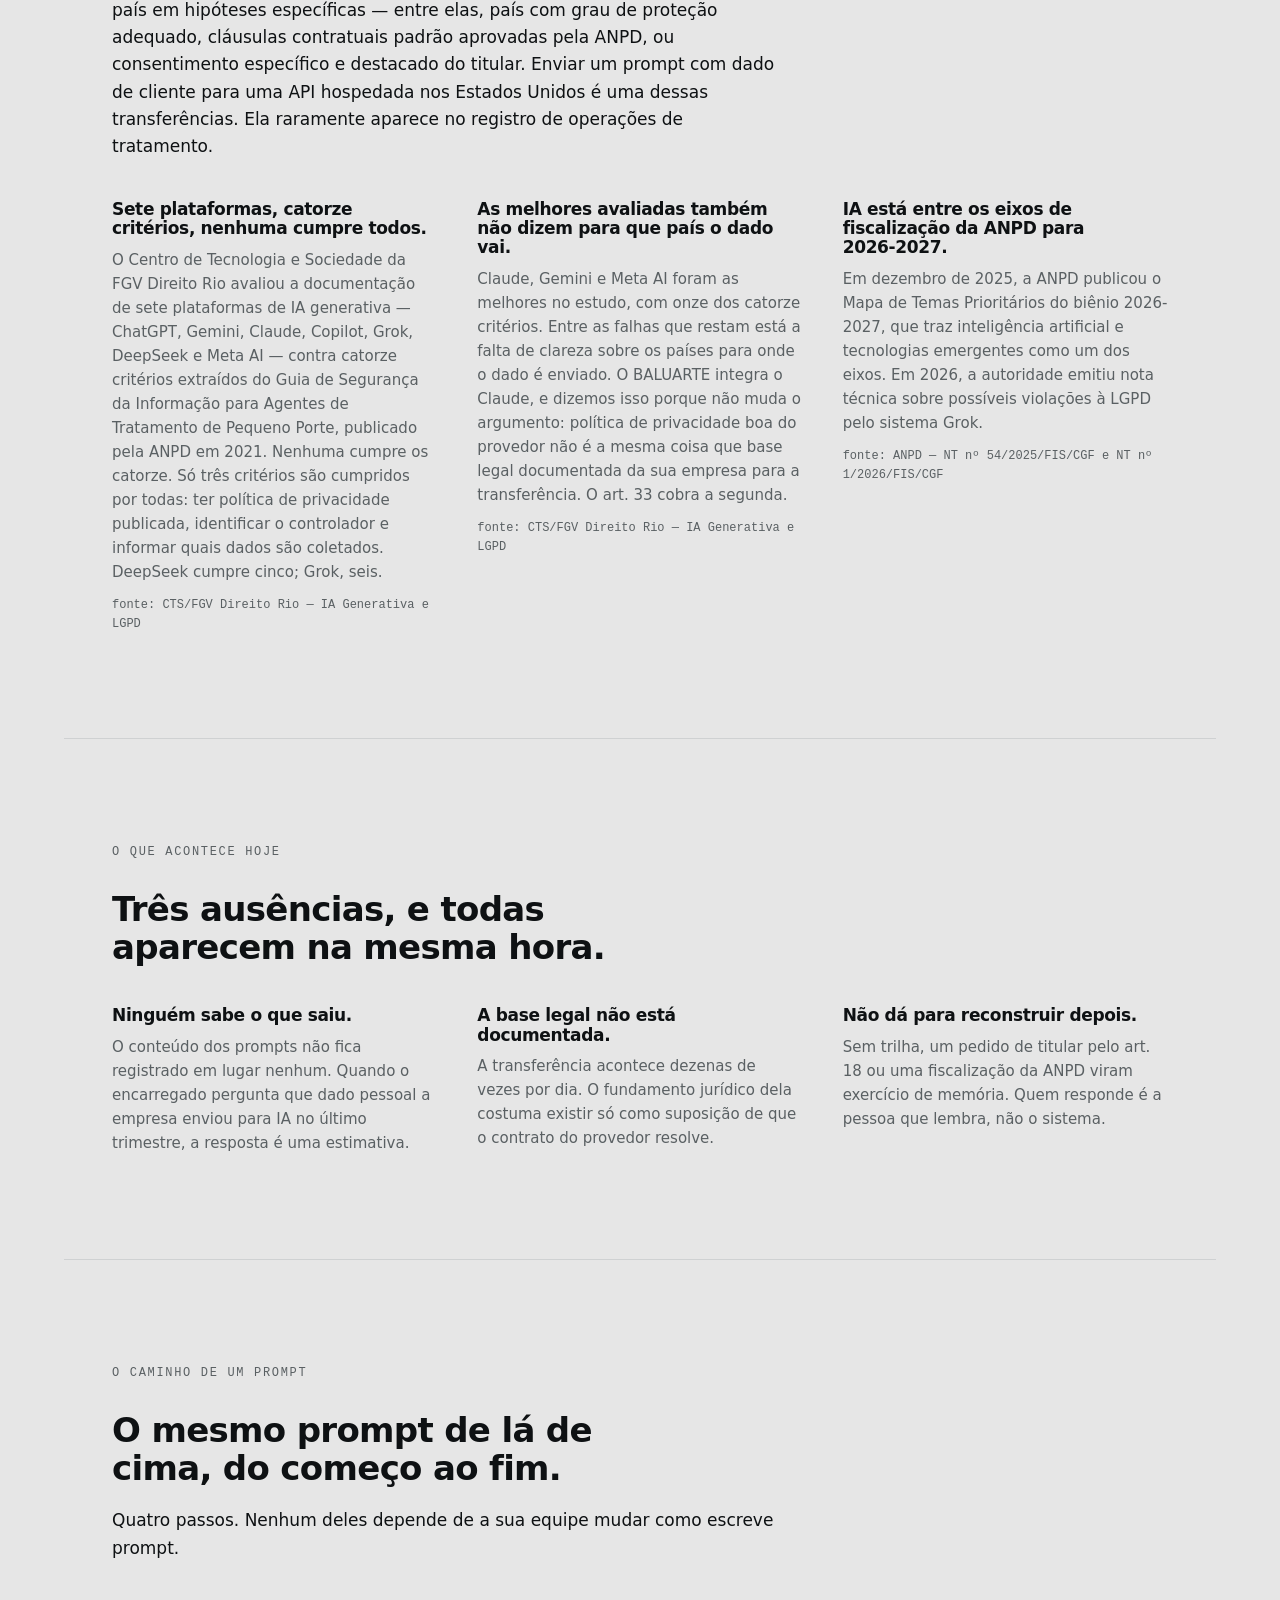
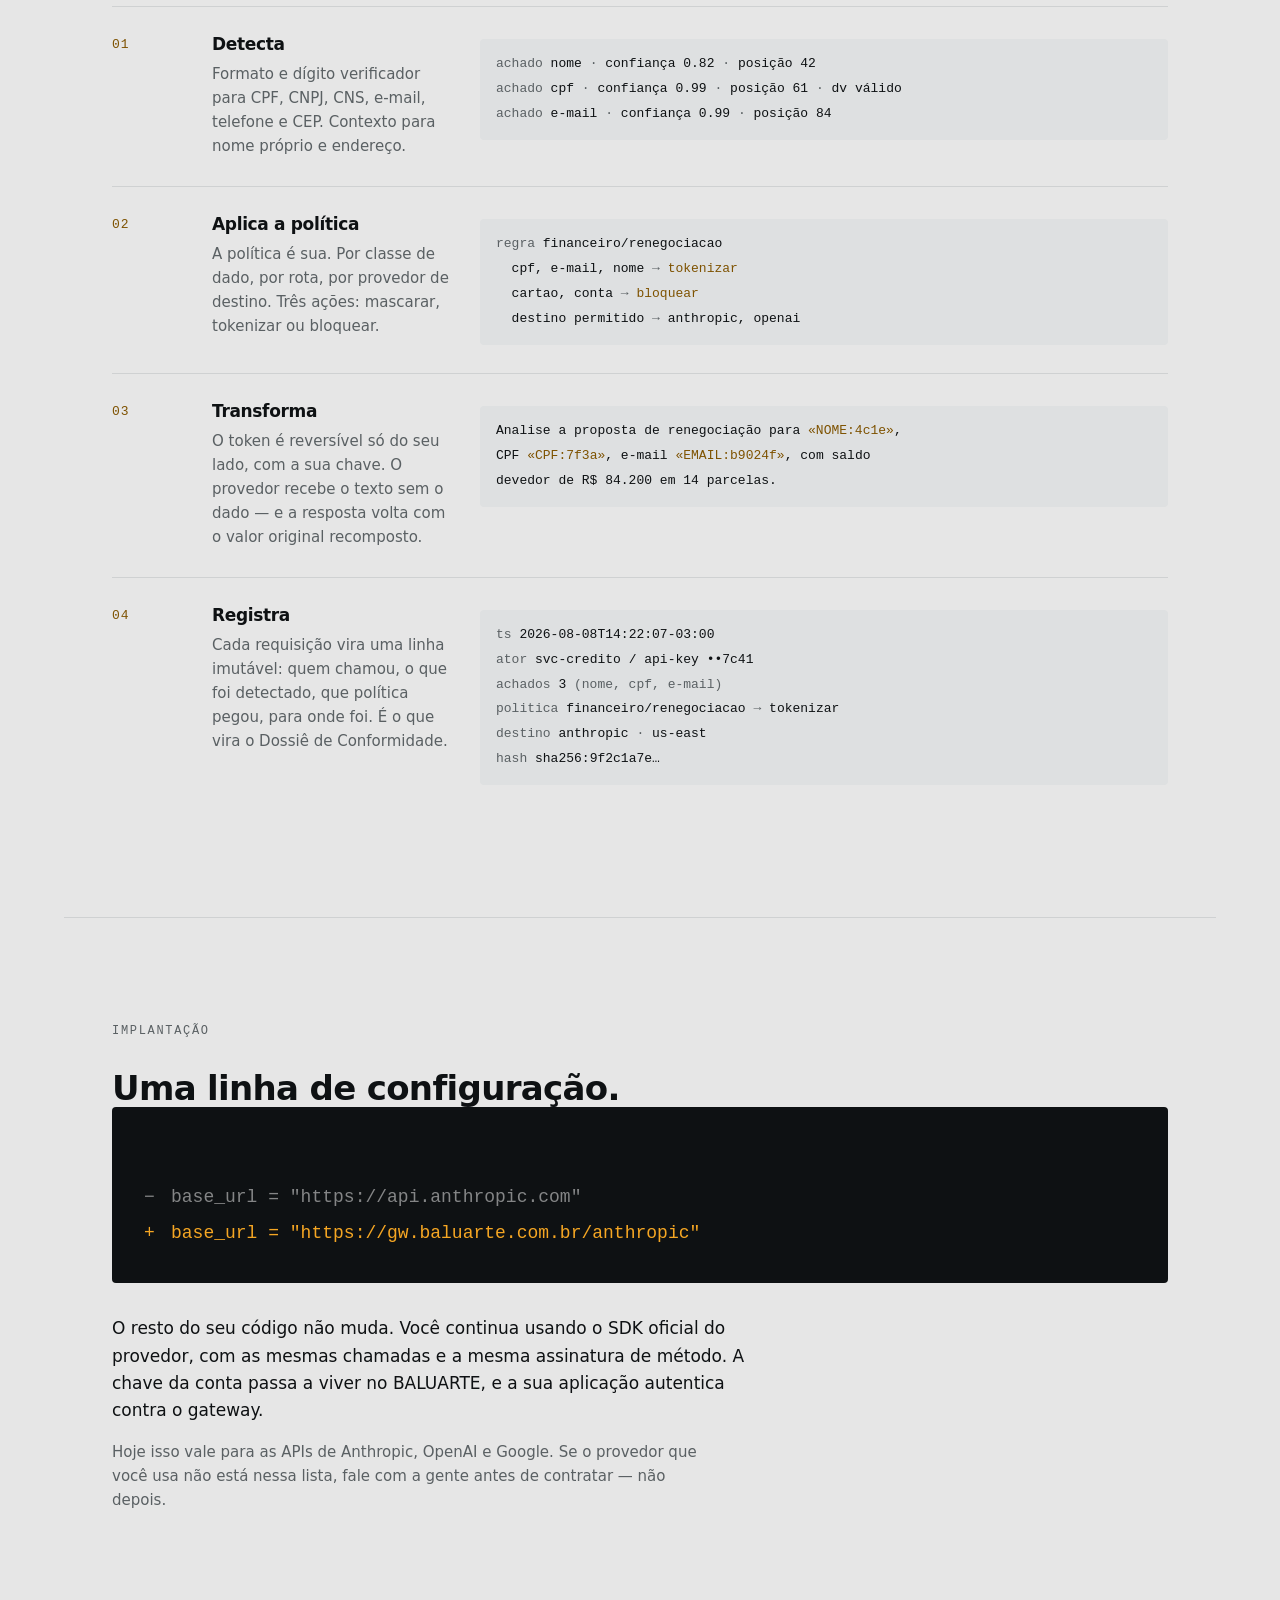
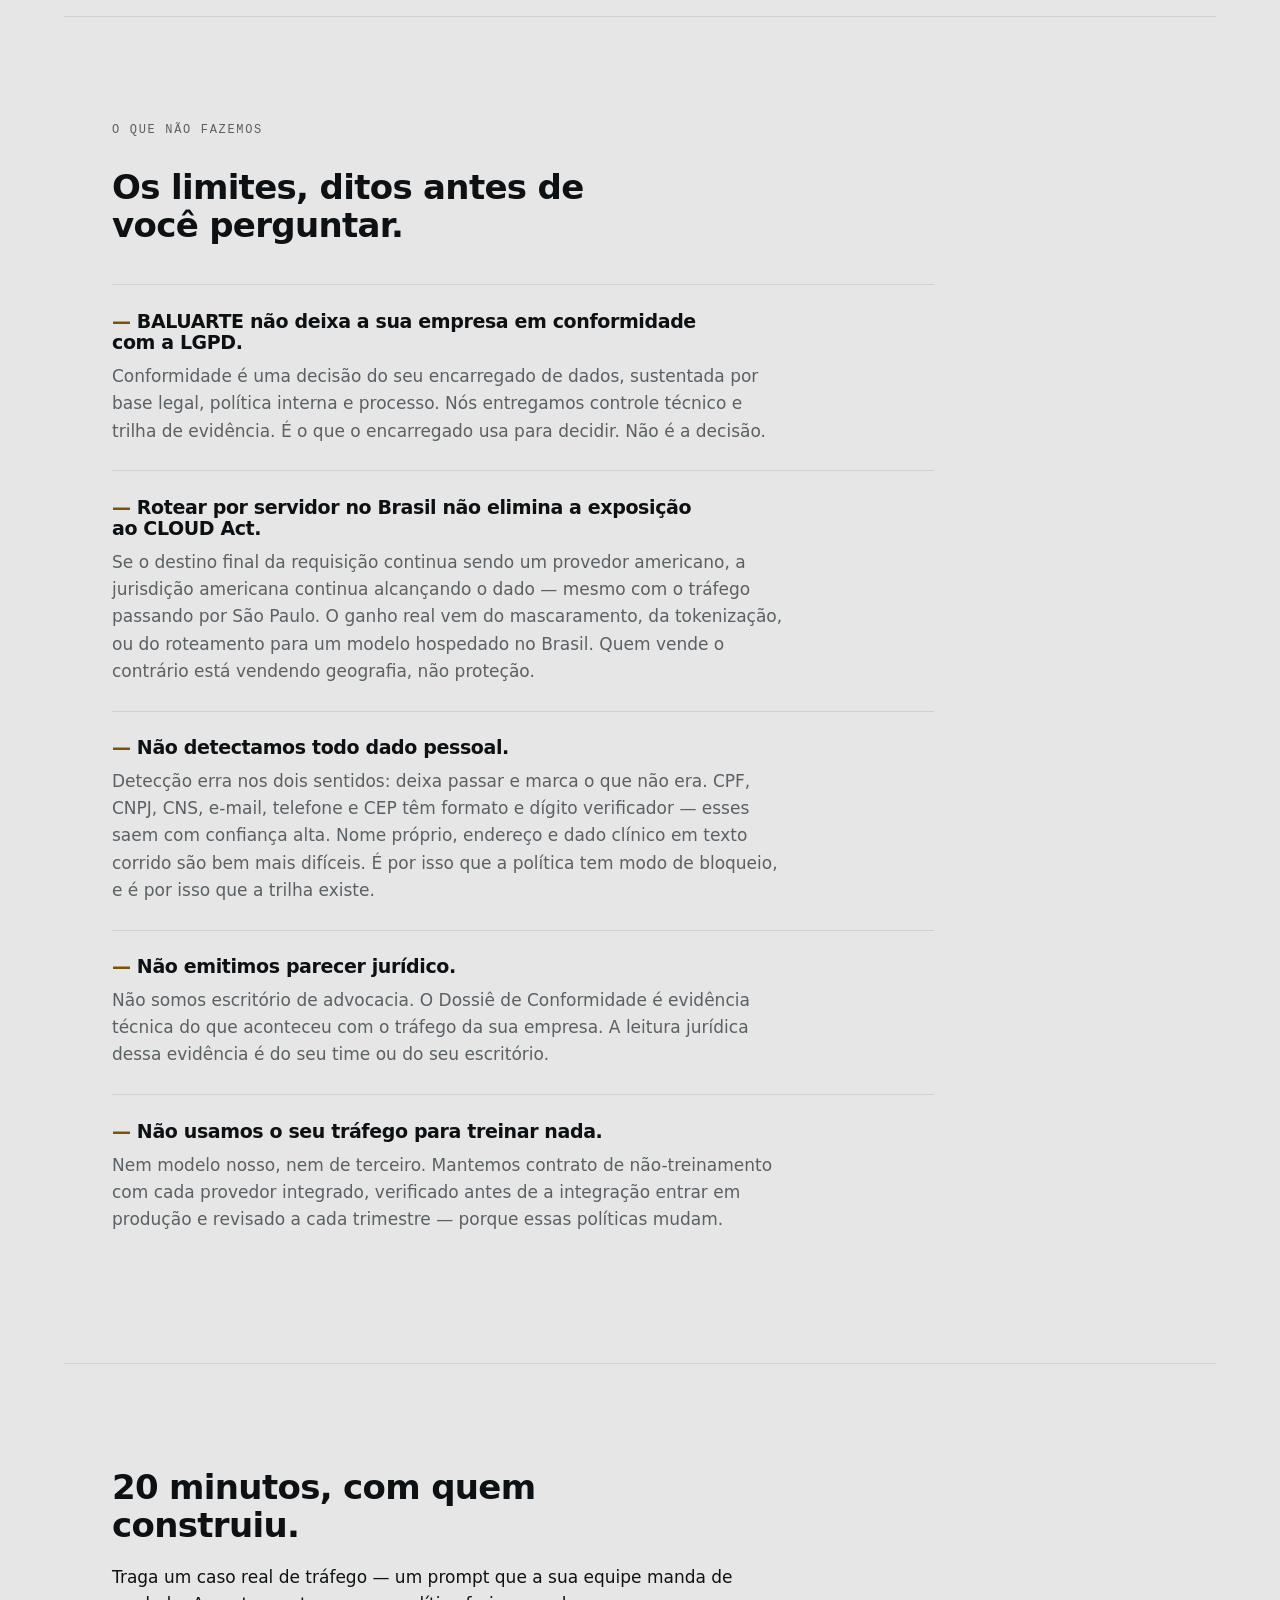
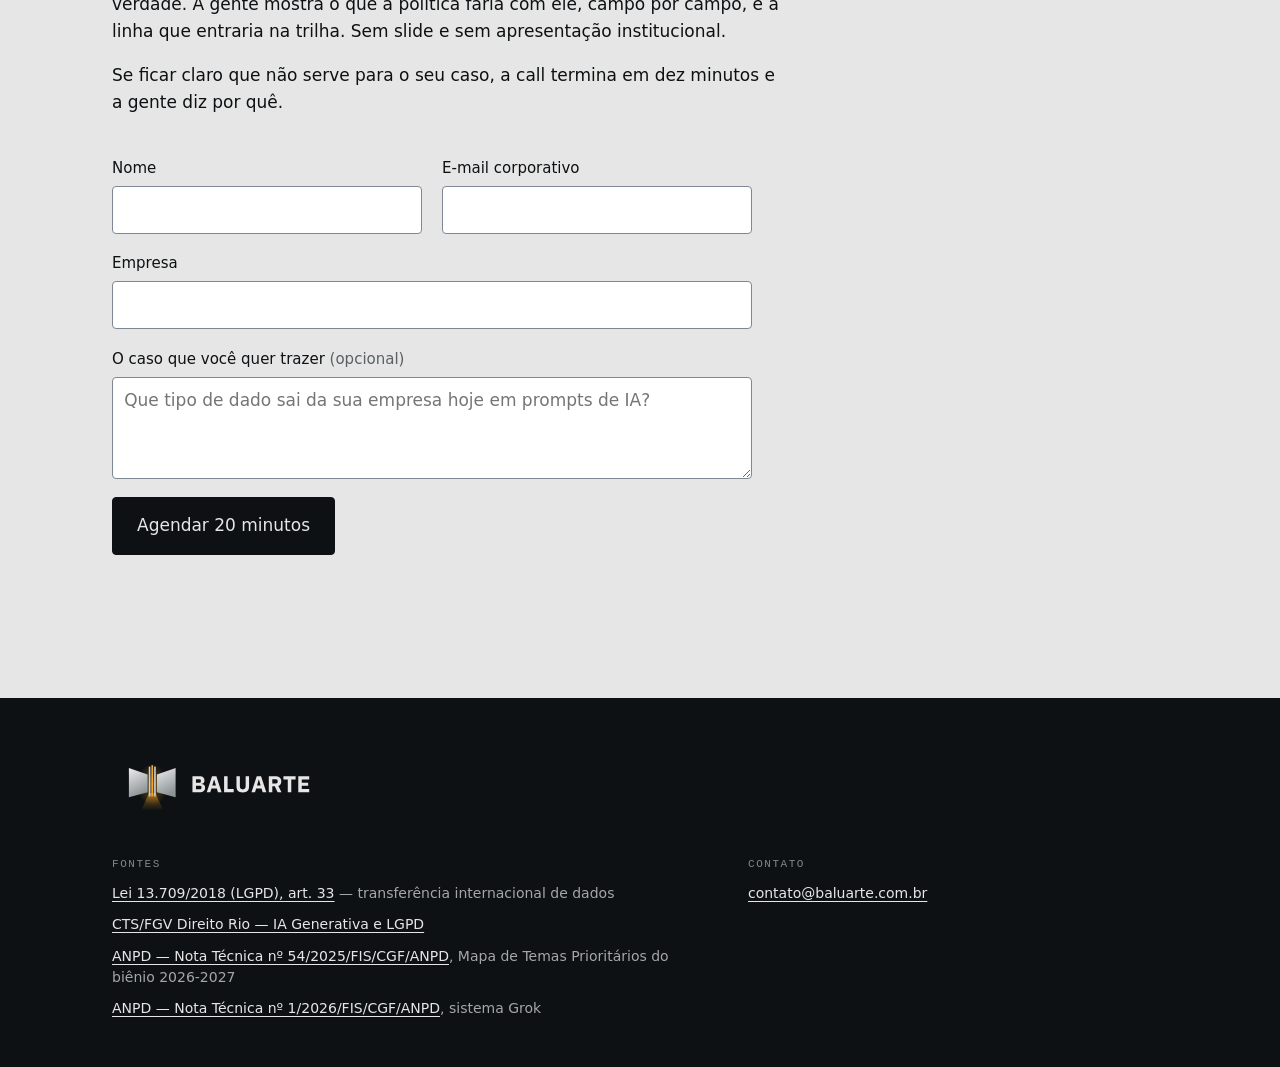
==== commit eb238696: "Incorpora a identidade visual v1 Kit completo em assets/marca/ (15 SVG, 17 PNG), conjunto de favicon" ====
--- a/index.html
+++ b/index.html
@@ -9,6 +9,11 @@
 <meta property="og:title" content="BALUARTE">
 <meta property="og:description" content="Um prompt com CPF é uma transferência internacional de dado pessoal. BALUARTE fica no meio do caminho.">
 <meta property="og:locale" content="pt_BR">
+
+<link rel="icon" href="/favicon/favicon.ico" sizes="any">
+<link rel="icon" href="/favicon/favicon-dark.svg" type="image/svg+xml">
+<link rel="apple-touch-icon" href="/favicon/apple-touch-icon.png">
+<meta name="theme-color" content="#0E1113">
 <style>
 /* ─────────────────────────────────────────────────────────────
    BALUARTE — landing de validação
@@ -18,15 +23,24 @@
    ───────────────────────────────────────────────────────────── */
 
 :root {
-  --paper:      #F2F3F5;
-  --ink:        #1A1F27;
-  --mist:       #5C6673;
-  --graphite:   #14181F;
-  --amber:      #E9A23B;  /* acento sobre escuro  — 8,2:1 */
-  --amber-deep: #8A5A00;  /* acento sobre claro   — 5,3:1 */
-
-  --line:       #D6D9DE;
-  --line-dark:  #2A313D;
+  /* Paleta oficial do guia da marca. Os hex de --paper e --graphite não são
+     negociáveis: os lockups do logo trazem placa de fundo embutida nessas
+     duas cores exatas, e qualquer desvio cria emenda visível em volta. */
+  --paper:      #E6E6E6;  /* neutro claro  — placa dos lockups "light" */
+  --graphite:   #0E1113;  /* base escura   — placa dos lockups "dark"  */
+  --amber:      #F5A623;  /* acento        — 9,4:1 sobre --graphite    */
+
+  --ink:        #0E1113;  /* texto sobre claro — 15,2:1 */
+  --mist:       #5A6063;  /* texto secundário  —  5,1:1 */
+
+  /* O guia indica #B8770F para âmbar sobre fundo claro, mas medido dá 2,96:1
+     sobre --paper: reprova AA até para texto grande. Serve dentro do logo,
+     onde a WCAG isenta marca; não serve para texto da página. Este valor é o
+     equivalente escuro que passa — 5,4:1. Ver docs/guia-da-marca.md. */
+  --amber-deep: #7E5200;
+
+  --line:       #CFD1D2;
+  --line-dark:  #262A2C;
 
   --sans: ui-sans-serif, system-ui, -apple-system, "Segoe UI", Roboto,
           "Helvetica Neue", Arial, sans-serif;
@@ -97,10 +111,17 @@
   display: flex; align-items: center; justify-content: space-between;
   gap: 1rem; padding-block: 1.25rem; border-bottom: 1px solid var(--line);
 }
-.mark {
-  font-weight: 600; letter-spacing: 0.18em; font-size: 0.9375rem;
-  color: var(--ink); text-decoration: none;
-}
+/* Os lockups trazem a área de respiro embutida na placa. Como a placa é
+   exatamente --paper (ou --graphite, no rodapé), esse respiro é invisível:
+   o logo pode ser dimensionado com folga sem abrir buraco no layout. */
+/* Todas as regras de display ficam na mesma especificidade (0-1-0) para que a
+   ordem e as media queries decidam. `.mark img { display: block }` venceria
+   `.mark--full { display: none }` e as queries nunca aplicariam. */
+.mark { display: inline-flex; text-decoration: none; }
+.mark--full { display: block; width: 210px; height: auto; } /* arte ~187px: acima do mínimo de 180px do guia */
+.mark--icon { display: block; width: 34px; height: auto; }
+@media (max-width: 29.99em) { .mark--full { display: none; } }
+@media (min-width: 30em)    { .mark--icon { display: none; } }
 
 /* ── botões ────────────────────────────────────────────────── */
 
@@ -112,7 +133,7 @@
   text-decoration: none; border: 1px solid var(--graphite);
   transition: background 140ms ease;
 }
-.btn:hover { background: #222933; }
+.btn:hover { background: #20262A; }
 .btn--sm { padding: 0.5rem 0.9rem; font-size: 0.9375rem; }
 .btn--lg { padding: 0.9rem 1.5rem; font-size: 1.0625rem; }
 
@@ -140,7 +161,7 @@
 .panel-head {
   display: flex; justify-content: space-between; gap: 0.75rem;
   font-family: var(--mono); font-size: clamp(0.6875rem, 0.63rem + 0.28vw, 0.75rem);
-  letter-spacing: 0.06em; color: rgba(242,243,245,0.7);
+  letter-spacing: 0.06em; color: rgba(230,230,230,0.7);
   padding-bottom: 0.9rem; border-bottom: 1px solid var(--line-dark);
 }
 .panel-head span:last-child { text-align: right; }
@@ -170,8 +191,8 @@
   display: inline-grid;
   align-items: baseline;
   justify-items: center;
-  background: rgba(233,162,59,0.10);
-  border-bottom: 1px solid rgba(233,162,59,0.5);
+  background: rgba(245,166,35,0.12);
+  border-bottom: 1px solid rgba(245,166,35,0.55);
   border-radius: 2px 2px 0 0;
 }
 .pii > * { grid-row: 1; grid-column: 1; white-space: nowrap; }
@@ -206,7 +227,7 @@
 .ctrl:focus-visible ~ .rule { box-shadow: 0 0 0 2px var(--graphite), 0 0 0 4px var(--amber); }
 
 .hint {
-  font-family: var(--mono); font-size: 0.75rem; color: rgba(242,243,245,0.7);
+  font-family: var(--mono); font-size: 0.75rem; color: rgba(230,230,230,0.7);
   margin-top: 0.35rem;
 }
 .hint kbd {
@@ -215,21 +236,21 @@
 }
 .nojs {
   display: none;
-  font-family: var(--mono); font-size: 0.75rem; color: rgba(242,243,245,0.7);
+  font-family: var(--mono); font-size: 0.75rem; color: rgba(230,230,230,0.7);
   margin-top: 0.9rem; padding-top: 0.9rem; border-top: 1px solid var(--line-dark);
 }
 
 .audit {
   margin-top: 1rem; padding-top: 0.9rem; border-top: 1px solid var(--line-dark);
   font-family: var(--mono); font-size: clamp(0.6875rem, 0.63rem + 0.3vw, 0.8125rem);
-  color: rgba(242,243,245,0.7);
+  color: rgba(230,230,230,0.7);
 }
 #audit-body { display: flex; flex-wrap: wrap; gap: 0.35rem 1.15rem; }
 .audit b { font-weight: inherit; color: var(--amber); }
 .audit-label {
   display: block; font-family: var(--mono); font-size: 0.6875rem;
   letter-spacing: 0.14em; text-transform: uppercase;
-  color: rgba(242,243,245,0.55); margin-top: 1rem;
+  color: rgba(230,230,230,0.55); margin-top: 1rem;
 }
 
 .caption {
@@ -263,7 +284,7 @@
   font-family: var(--mono);
   font-size: clamp(0.75rem, 0.68rem + 0.32vw, 0.8125rem);
   line-height: 1.9; color: var(--ink);
-  background: #E7E9ED; border-radius: var(--r);
+  background: #DEE0E1; border-radius: var(--r);
   padding: 0.85rem 1rem; margin-top: 0.25rem;
   overflow-x: auto;
 }
@@ -278,7 +299,7 @@
   line-height: 2; overflow-x: auto;
 }
 .diff div { white-space: nowrap; }
-.diff .minus { color: rgba(242,243,245,0.55); }
+.diff .minus { color: rgba(230,230,230,0.55); }
 .diff .plus { color: var(--amber); }
 .diff .sig { user-select: none; display: inline-block; width: 1.5em; }
 
@@ -295,7 +316,7 @@
 .close h2 { max-width: 26ch; }
 .close .lede + .lede { margin-top: 1rem; }
 
-/* ── formulário ────────────────────────────────────────────── */
+/* ── formulário ──────────────────────────────────────────── */
 
 .form { margin-top: 2.5rem; display: grid; gap: 1.1rem; max-width: 40rem; }
 @media (min-width: 40em) {
@@ -322,13 +343,13 @@
 .form-status:not(:empty) { border-left: 2px solid var(--amber-deep); padding-left: 0.7rem; }
 
 .foot {
-  background: var(--graphite); color: rgba(242,243,245,0.7);
+  background: var(--graphite); color: rgba(230,230,230,0.7);
   font-size: 0.875rem; padding-block: 3rem;
 }
-.foot .mark { color: var(--paper); }
+.foot .mark--full { display: block; width: 210px; }
 .foot h3 {
   font-family: var(--mono); font-size: 0.6875rem; letter-spacing: 0.14em;
-  text-transform: uppercase; color: rgba(242,243,245,0.55);
+  text-transform: uppercase; color: rgba(230,230,230,0.55);
   font-weight: 400; margin-bottom: 0.75rem;
 }
 .foot-grid { display: grid; gap: 2.25rem; margin-top: 2.25rem; }
@@ -362,7 +383,12 @@
 <a class="skip" href="#conteudo">Pular para o conteúdo</a>
 
 <header class="wrap top">
-  <a class="mark" href="#">BALUARTE</a>
+  <a class="mark" href="#" aria-label="BALUARTE — início">
+    <img class="mark--full" src="/assets/marca/svg/baluarte-logo-horizontal-light-simples.svg"
+         alt="" width="1169" height="428">
+    <img class="mark--icon" src="/assets/marca/svg/baluarte-mark-simplificado-light.svg"
+         alt="" width="320" height="300">
+  </a>
   <a class="btn btn--sm" href="#agendar">Agendar 20 minutos</a>
 </header>
 
@@ -727,7 +753,8 @@
 
 <footer class="foot">
   <div class="wrap">
-    <span class="mark">BALUARTE</span>
+    <img class="mark--full" src="/assets/marca/svg/baluarte-logo-horizontal-dark-simples.svg"
+         alt="BALUARTE" width="1169" height="428">
     <div class="foot-grid">
       <div>
         <h3>Fontes</h3>
@@ -830,7 +857,7 @@
   render();
 })();
 
-// ── Envio do formulário ──────────────────────────────────────────────────
+// ── Envio do formulário ─────────────────────────────────────────────
 // Sem biblioteca e sem CDN: o guia AJAX do Formspree carrega um script de
 // unpkg.com, o que quebraria a regra de não depender de rede de terceiro e
 // exigiria afrouxar o script-src da CSP. Isto aqui é aprimoramento
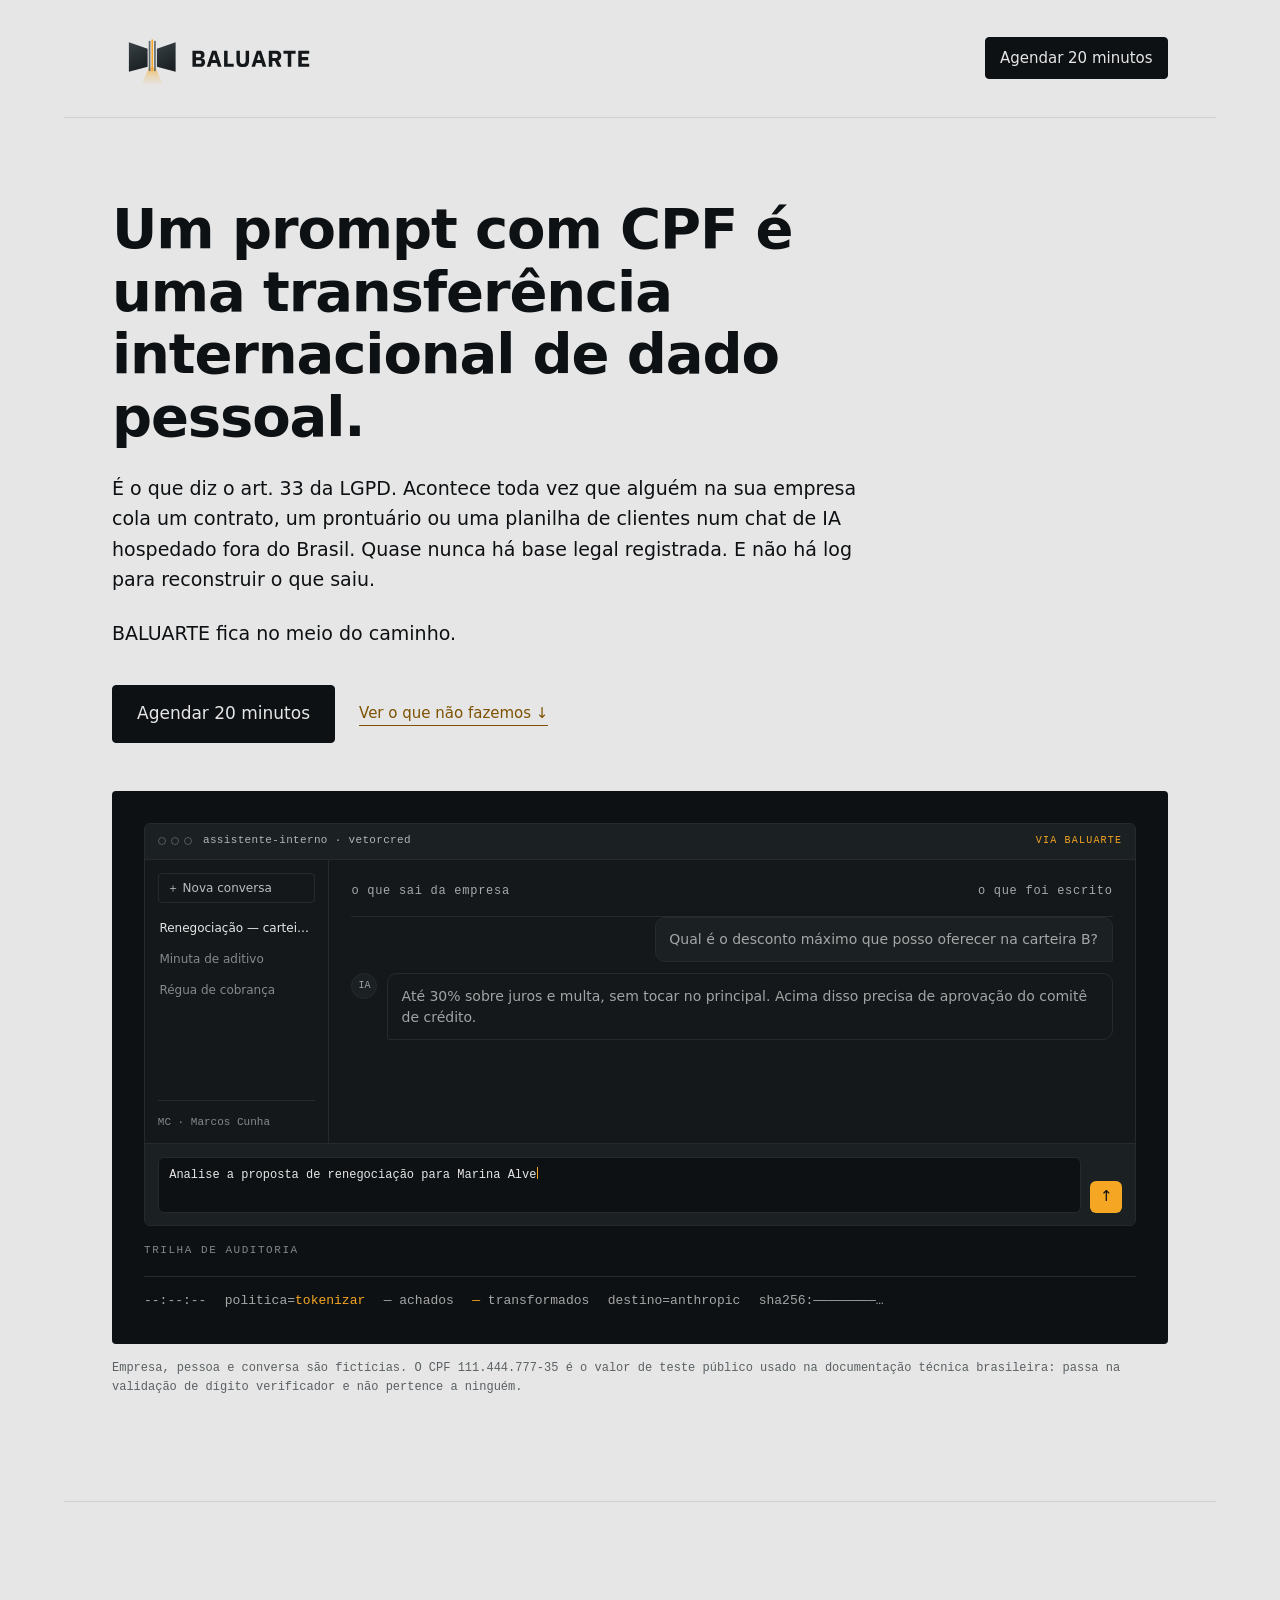
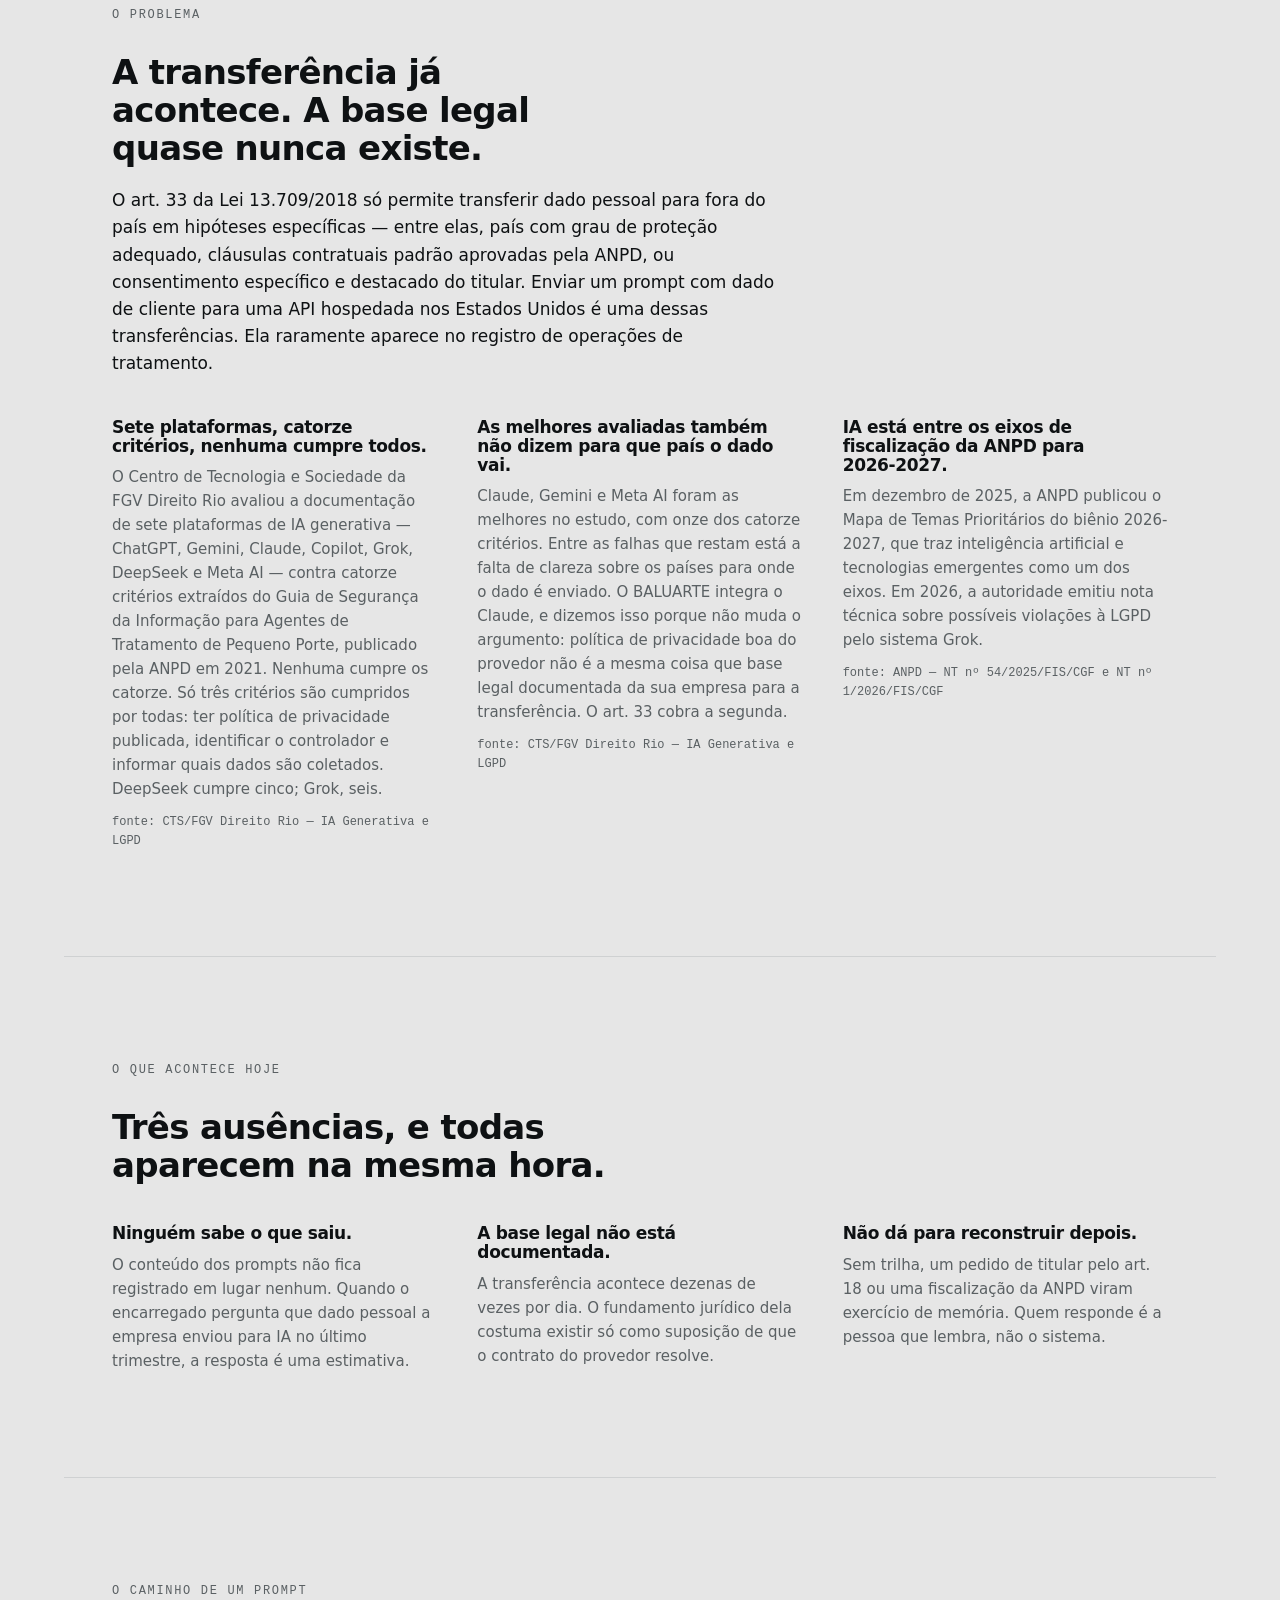
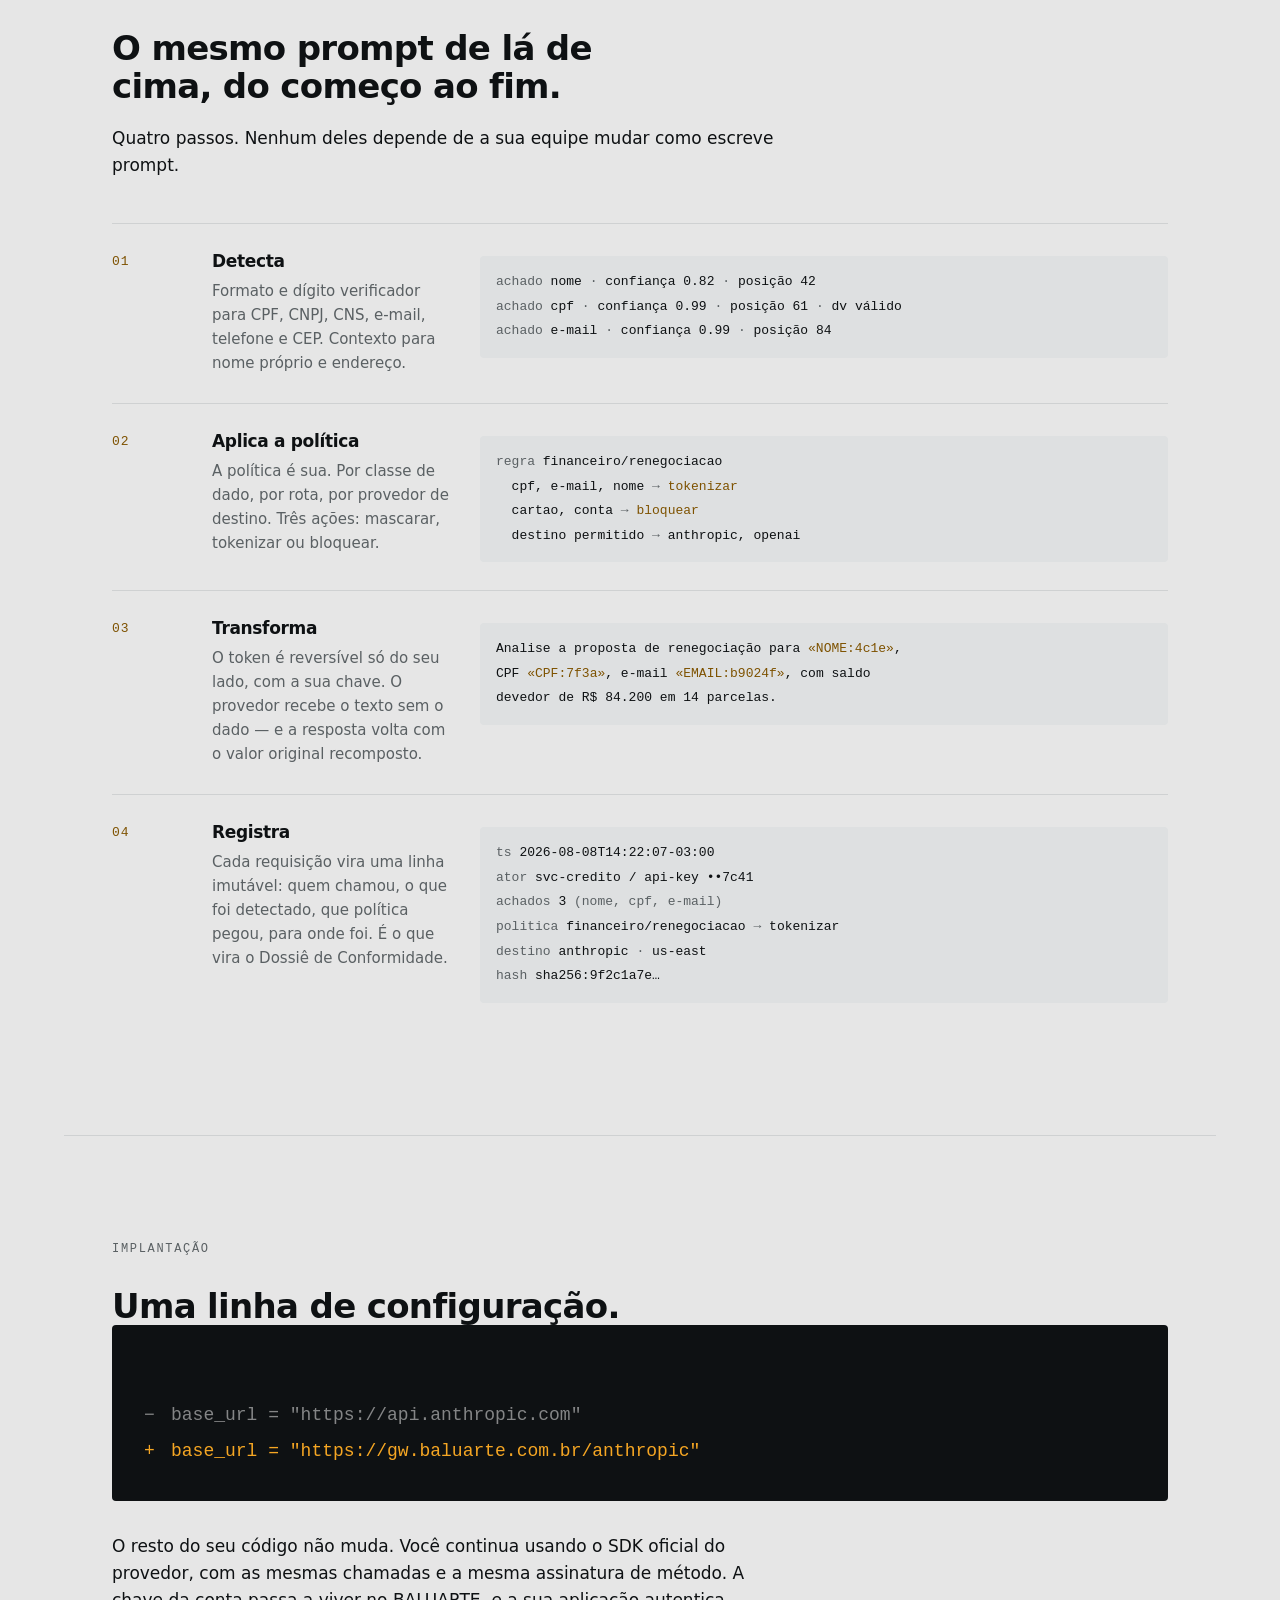
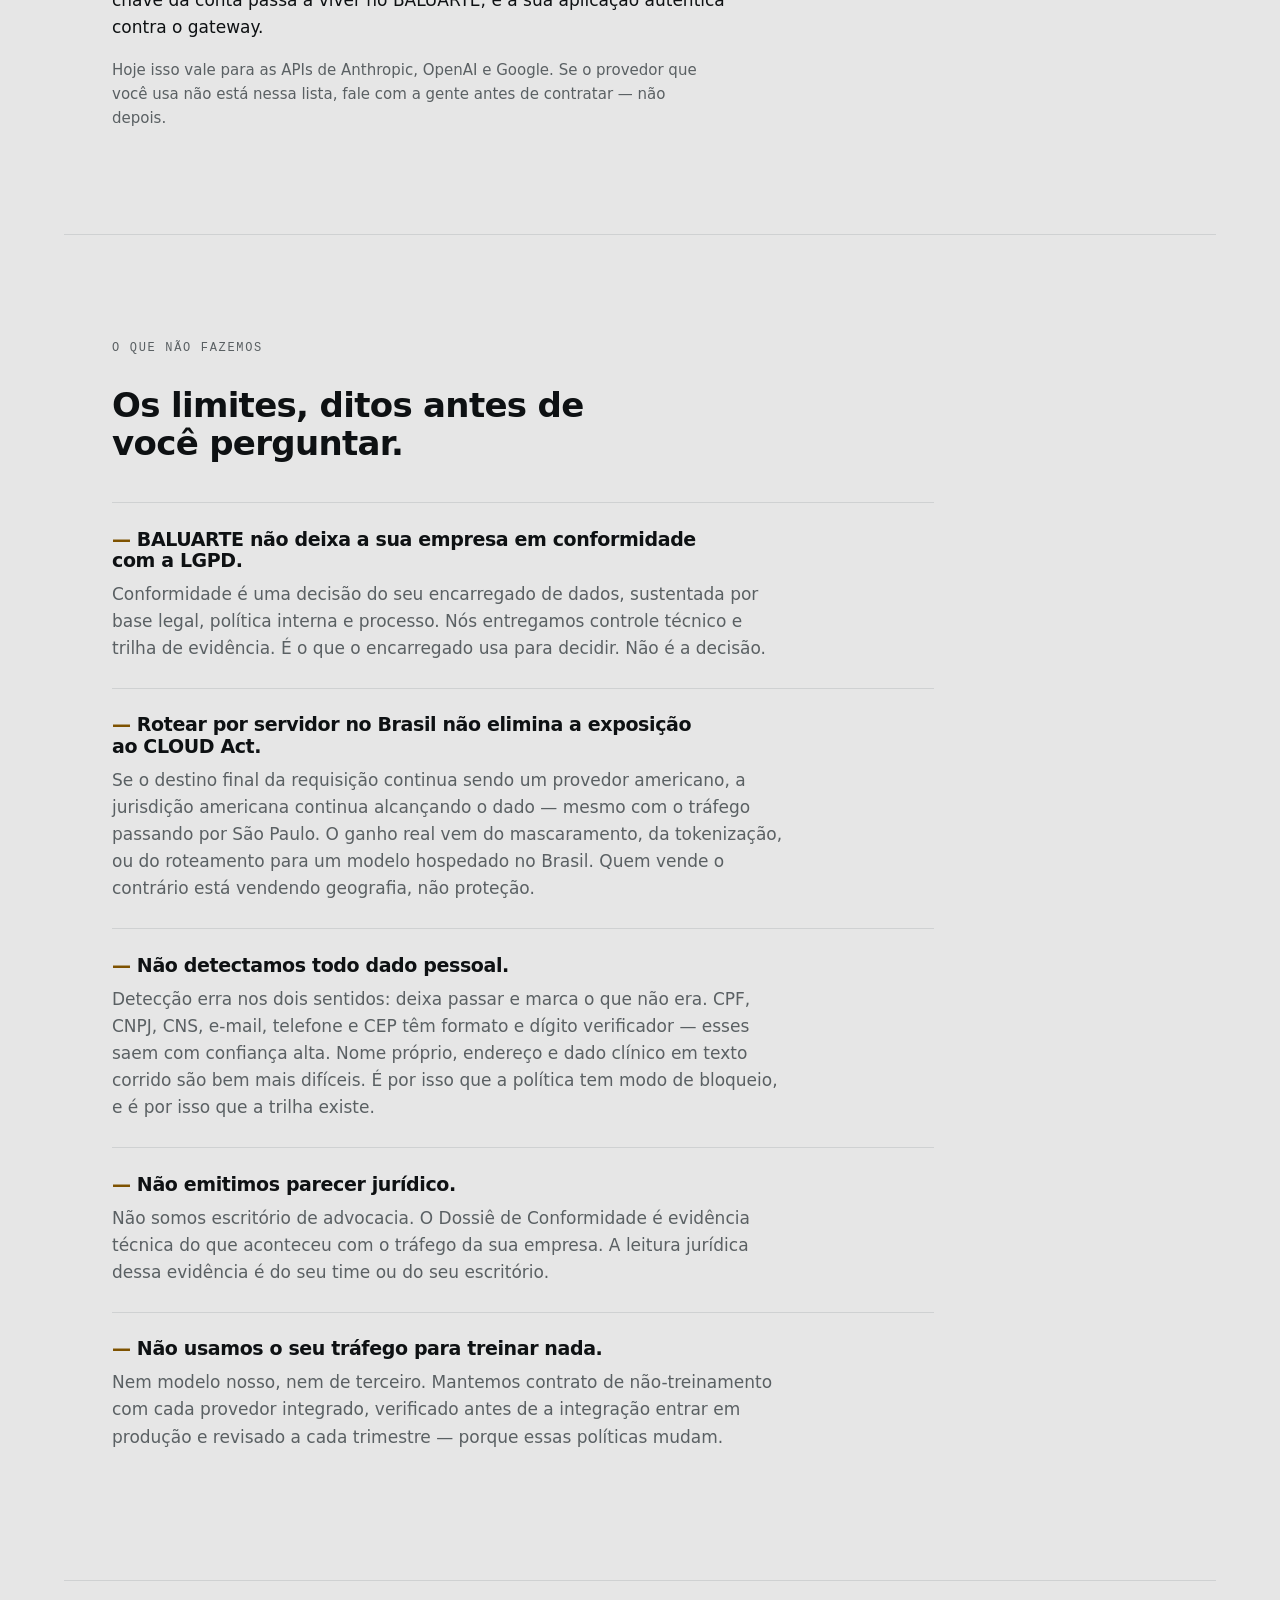
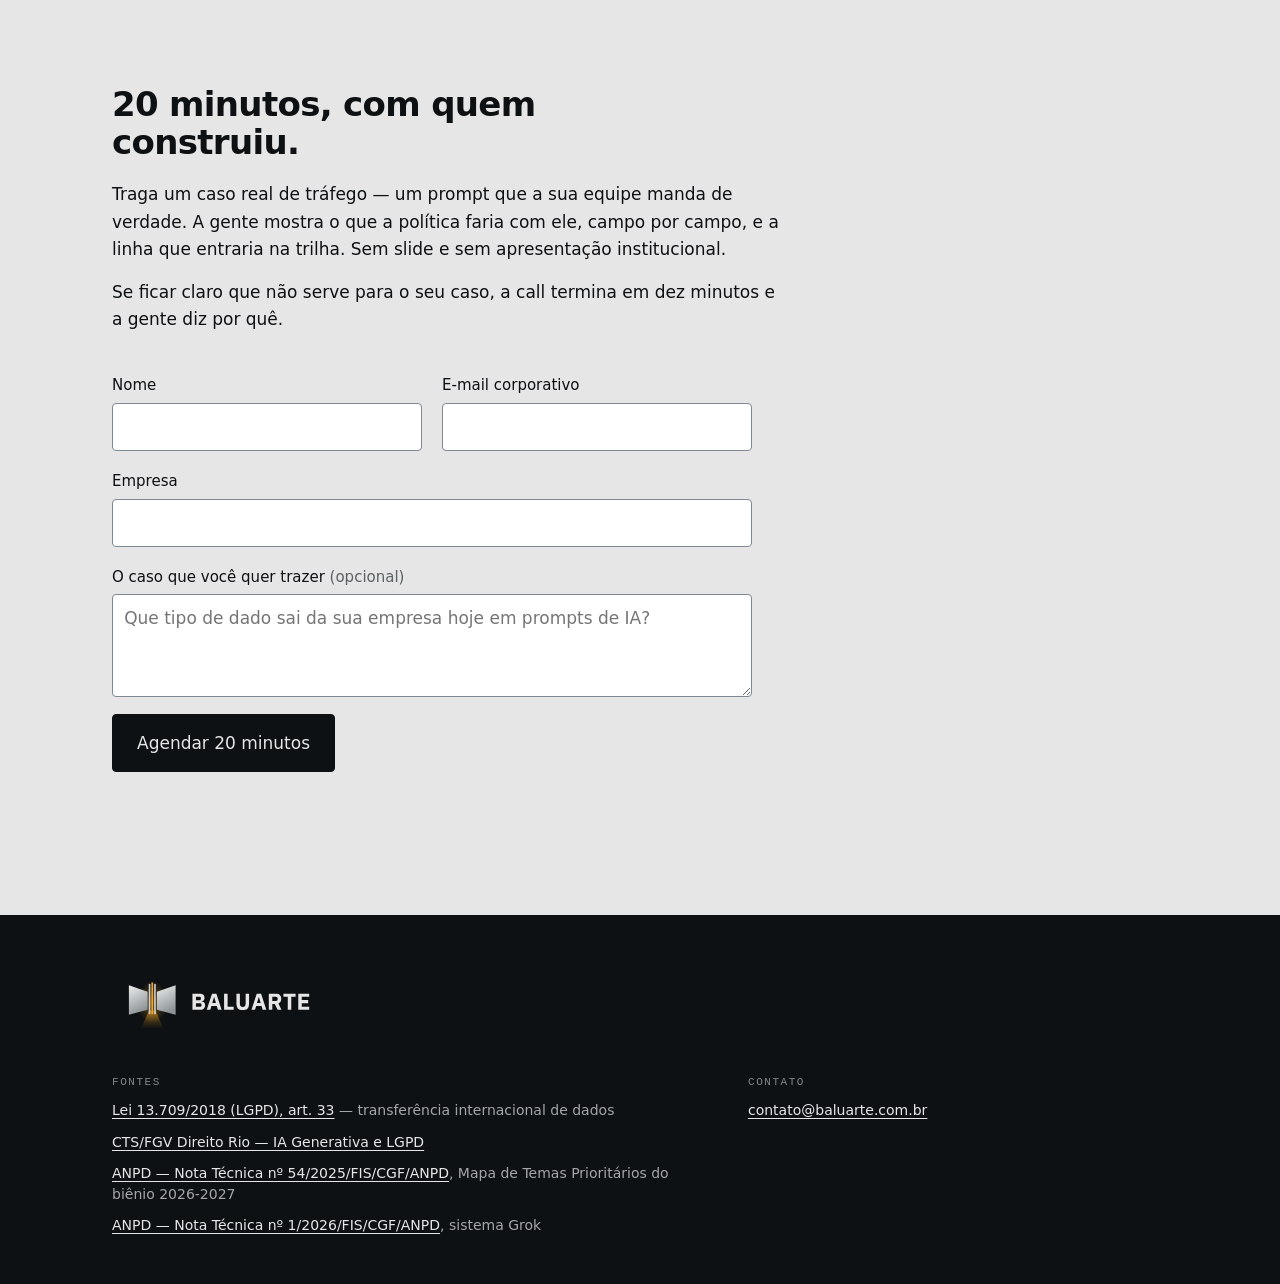
==== commit 234a0aad: "Põe o plano de passagem dentro de uma janela de chat O mecanismo de mascaramento já funcionava, mas " ====
--- a/index.html
+++ b/index.html
@@ -1,5 +1,5 @@
 <!doctype html>
-<html lang="pt-BR">
+<html lang="pt-BR" class="no-js">
 <head>
 <meta charset="utf-8">
 <meta name="viewport" content="width=device-width, initial-scale=1">
@@ -10,373 +10,10 @@
 <meta property="og:description" content="Um prompt com CPF é uma transferência internacional de dado pessoal. BALUARTE fica no meio do caminho.">
 <meta property="og:locale" content="pt_BR">
 
-<link rel="icon" href="/favicon/favicon.ico" sizes="any">
 <link rel="icon" href="/favicon/favicon-dark.svg" type="image/svg+xml">
-<link rel="apple-touch-icon" href="/favicon/apple-touch-icon.png">
+<link rel="icon" href="/favicon/favicon-32.png" sizes="32x32" type="image/png">
 <meta name="theme-color" content="#0E1113">
-<style>
-/* ─────────────────────────────────────────────────────────────
-   BALUARTE — landing de validação
-   Um acento só (âmbar), em duas profundidades.
-   Claro = o seu lado. Escuro = dentro do gateway.
-   Mono = coisa que a máquina produziu ou consumiu. Nunca prosa.
-   ───────────────────────────────────────────────────────────── */
-
-:root {
-  /* Paleta oficial do guia da marca. Os hex de --paper e --graphite não são
-     negociáveis: os lockups do logo trazem placa de fundo embutida nessas
-     duas cores exatas, e qualquer desvio cria emenda visível em volta. */
-  --paper:      #E6E6E6;  /* neutro claro  — placa dos lockups "light" */
-  --graphite:   #0E1113;  /* base escura   — placa dos lockups "dark"  */
-  --amber:      #F5A623;  /* acento        — 9,4:1 sobre --graphite    */
-
-  --ink:        #0E1113;  /* texto sobre claro — 15,2:1 */
-  --mist:       #5A6063;  /* texto secundário  —  5,1:1 */
-
-  /* O guia indica #B8770F para âmbar sobre fundo claro, mas medido dá 2,96:1
-     sobre --paper: reprova AA até para texto grande. Serve dentro do logo,
-     onde a WCAG isenta marca; não serve para texto da página. Este valor é o
-     equivalente escuro que passa — 5,4:1. Ver docs/guia-da-marca.md. */
-  --amber-deep: #7E5200;
-
-  --line:       #CFD1D2;
-  --line-dark:  #262A2C;
-
-  --sans: ui-sans-serif, system-ui, -apple-system, "Segoe UI", Roboto,
-          "Helvetica Neue", Arial, sans-serif;
-  --mono: ui-monospace, SFMono-Regular, "SF Mono", "Cascadia Mono",
-          "Roboto Mono", Menlo, Consolas, "Liberation Mono", monospace;
-
-  --r: 4px;
-  --gutter: clamp(1.25rem, 5vw, 3rem);
-  --measure: 62ch;
-}
-
-*, *::before, *::after { box-sizing: border-box; }
-
-html { -webkit-text-size-adjust: 100%; }
-
-body {
-  margin: 0;
-  background: var(--paper);
-  color: var(--ink);
-  font-family: var(--sans);
-  font-size: clamp(1rem, 0.96rem + 0.2vw, 1.0625rem);
-  line-height: 1.6;
-  -webkit-font-smoothing: antialiased;
-  overflow-wrap: break-word;
-}
-
-h1, h2, h3 { font-weight: 600; letter-spacing: -0.02em; line-height: 1.12; margin: 0; }
-p { margin: 0; }
-a { color: var(--amber-deep); text-underline-offset: 3px; }
-
-:focus-visible {
-  outline: 2px solid var(--amber-deep);
-  outline-offset: 3px;
-  border-radius: 2px;
-}
-.panel :focus-visible, .foot :focus-visible { outline-color: var(--amber); }
-
-.skip {
-  position: absolute; left: var(--gutter); top: -100px;
-  background: var(--graphite); color: var(--paper);
-  padding: 0.6rem 1rem; border-radius: var(--r); z-index: 10;
-}
-.skip:focus { top: 0.75rem; }
-
-/* ── estrutura ─────────────────────────────────────────────── */
-
-.wrap { width: 100%; max-width: 72rem; margin-inline: auto; padding-inline: var(--gutter); }
-
-section { padding-block: clamp(3.5rem, 9vw, 6.5rem); }
-section + section { border-top: 1px solid var(--line); }
-
-.eyebrow {
-  font-family: var(--mono);
-  font-size: 0.75rem;
-  letter-spacing: 0.14em;
-  text-transform: uppercase;
-  color: var(--mist);
-  margin-bottom: 1.75rem;
-}
-
-h2 { font-size: clamp(1.5rem, 1.1rem + 1.7vw, 2.125rem); max-width: 22ch; }
-.lede { max-width: var(--measure); color: var(--ink); margin-top: 1.25rem; }
-.note { color: var(--mist); font-size: 0.9375rem; }
-
-/* ── cabeçalho ─────────────────────────────────────────────── */
-
-.top {
-  display: flex; align-items: center; justify-content: space-between;
-  gap: 1rem; padding-block: 1.25rem; border-bottom: 1px solid var(--line);
-}
-/* Os lockups trazem a área de respiro embutida na placa. Como a placa é
-   exatamente --paper (ou --graphite, no rodapé), esse respiro é invisível:
-   o logo pode ser dimensionado com folga sem abrir buraco no layout. */
-/* Todas as regras de display ficam na mesma especificidade (0-1-0) para que a
-   ordem e as media queries decidam. `.mark img { display: block }` venceria
-   `.mark--full { display: none }` e as queries nunca aplicariam. */
-.mark { display: inline-flex; text-decoration: none; }
-.mark--full { display: block; width: 210px; height: auto; } /* arte ~187px: acima do mínimo de 180px do guia */
-.mark--icon { display: block; width: 34px; height: auto; }
-@media (max-width: 29.99em) { .mark--full { display: none; } }
-@media (min-width: 30em)    { .mark--icon { display: none; } }
-
-/* ── botões ────────────────────────────────────────────────── */
-
-.btn {
-  display: inline-block;
-  background: var(--graphite); color: var(--paper);
-  font: inherit; font-weight: 500;
-  padding: 0.7rem 1.15rem; border-radius: var(--r);
-  text-decoration: none; border: 1px solid var(--graphite);
-  transition: background 140ms ease;
-}
-.btn:hover { background: #20262A; }
-.btn--sm { padding: 0.5rem 0.9rem; font-size: 0.9375rem; }
-.btn--lg { padding: 0.9rem 1.5rem; font-size: 1.0625rem; }
-
-.linky { color: var(--amber-deep); font-size: 0.9375rem; text-decoration: none; border-bottom: 1px solid currentColor; }
-.linky:hover { color: var(--ink); }
-
-/* ── hero ──────────────────────────────────────────────────── */
-
-.hero { padding-top: clamp(3rem, 7vw, 5rem); }
-.hero h1 {
-  font-size: clamp(1.75rem, 0.95rem + 3.6vw, 3.5rem);
-  max-width: 19ch;
-}
-.hero .lede { margin-top: 1.5rem; font-size: clamp(1.0625rem, 1rem + 0.35vw, 1.1875rem); }
-.hero-cta { display: flex; flex-wrap: wrap; align-items: center; gap: 1.25rem 1.5rem; margin-top: 2.25rem; }
-
-/* ── painel escuro: "dentro do gateway" ────────────────────── */
-
-.panel {
-  background: var(--graphite);
-  color: var(--paper);
-  border-radius: var(--r);
-  padding: clamp(1.1rem, 3.5vw, 2rem);
-}
-.panel-head {
-  display: flex; justify-content: space-between; gap: 0.75rem;
-  font-family: var(--mono); font-size: clamp(0.6875rem, 0.63rem + 0.28vw, 0.75rem);
-  letter-spacing: 0.06em; color: rgba(230,230,230,0.7);
-  padding-bottom: 0.9rem; border-bottom: 1px solid var(--line-dark);
-}
-.panel-head span:last-child { text-align: right; }
-
-/* ── elemento-assinatura: o plano de passagem ──────────────── */
-
-.plane { margin-top: clamp(2rem, 5vw, 3rem); }
-
-.stage {
-  position: relative;
-  padding-block: clamp(1.1rem, 3vw, 1.75rem);
-  padding-inline: 12px; /* trilho do plano: em 0% a linha para na margem, não sobre a letra */
-}
-
-.payload {
-  font-family: var(--mono);
-  font-size: clamp(0.8125rem, 0.7rem + 0.5vw, 1rem);
-  line-height: 2.15;
-  margin: 0;
-}
-
-/* A largura é travada no maior dos dois estados, então trocar o conteúdo
-   nunca reflui o parágrafo. O fundo âmbar marca a região governada — ela
-   existe antes e depois do plano passar; o que muda é o que está dentro. */
-.pii {
-  --cut: 0px; /* estado inicial e fallback sem JS: prompt inteiro cru */
-  display: inline-grid;
-  align-items: baseline;
-  justify-items: center;
-  background: rgba(245,166,35,0.12);
-  border-bottom: 1px solid rgba(245,166,35,0.55);
-  border-radius: 2px 2px 0 0;
-}
-.pii > * { grid-row: 1; grid-column: 1; white-space: nowrap; }
-
-/* esquerda do plano = já passou pelo gateway; direita = ainda cru */
-.pii i {
-  font-style: normal; color: var(--amber); letter-spacing: 0.01em;
-  clip-path: inset(0 calc(100% - var(--cut)) 0 0);
-}
-.pii b { font-weight: inherit; clip-path: inset(0 0 0 var(--cut)); }
-
-/* a linha — bastião, não cadeado */
-.rule {
-  position: absolute; top: 0; bottom: 0; left: 0;
-  width: 2px; margin-left: -1px; background: var(--amber);
-  pointer-events: none;
-}
-.rule::before, .rule::after {
-  content: ""; position: absolute; left: 50%; width: 14px; height: 8px;
-  margin-left: -7px; background: var(--amber);
-}
-.rule::before { top: -8px;  clip-path: polygon(0 100%, 25% 0, 75% 0, 100% 100%); }
-.rule::after  { bottom: -8px; clip-path: polygon(0 0, 25% 100%, 75% 100%, 100% 0); }
-
-.ctrl {
-  position: absolute; inset: 0; width: 100%; height: 100%;
-  margin: 0; padding: 0; opacity: 0; cursor: ew-resize;
-  -webkit-appearance: none; appearance: none; background: transparent;
-}
-.ctrl::-webkit-slider-thumb { -webkit-appearance: none; width: 44px; height: 100%; }
-.ctrl::-moz-range-thumb { width: 44px; height: 44px; border: 0; }
-.ctrl:focus-visible ~ .rule { box-shadow: 0 0 0 2px var(--graphite), 0 0 0 4px var(--amber); }
-
-.hint {
-  font-family: var(--mono); font-size: 0.75rem; color: rgba(230,230,230,0.7);
-  margin-top: 0.35rem;
-}
-.hint kbd {
-  font: inherit; border: 1px solid var(--line-dark); border-radius: 3px;
-  padding: 0 0.3em; color: var(--paper);
-}
-.nojs {
-  display: none;
-  font-family: var(--mono); font-size: 0.75rem; color: rgba(230,230,230,0.7);
-  margin-top: 0.9rem; padding-top: 0.9rem; border-top: 1px solid var(--line-dark);
-}
-
-.audit {
-  margin-top: 1rem; padding-top: 0.9rem; border-top: 1px solid var(--line-dark);
-  font-family: var(--mono); font-size: clamp(0.6875rem, 0.63rem + 0.3vw, 0.8125rem);
-  color: rgba(230,230,230,0.7);
-}
-#audit-body { display: flex; flex-wrap: wrap; gap: 0.35rem 1.15rem; }
-.audit b { font-weight: inherit; color: var(--amber); }
-.audit-label {
-  display: block; font-family: var(--mono); font-size: 0.6875rem;
-  letter-spacing: 0.14em; text-transform: uppercase;
-  color: rgba(230,230,230,0.55); margin-top: 1rem;
-}
-
-.caption {
-  font-family: var(--mono); font-size: 0.75rem; color: var(--mist);
-  margin-top: 0.9rem;
-}
-
-/* ── listas de fatos ───────────────────────────────────────── */
-
-.facts { display: grid; gap: 2rem; margin-top: 2.5rem; }
-@media (min-width: 46em) { .facts { grid-template-columns: repeat(3, 1fr); gap: 2.5rem; } }
-.fact h3 { font-size: 1.0625rem; }
-.fact p { margin-top: 0.6rem; color: var(--mist); font-size: 0.9375rem; }
-.fact .src { display: block; margin-top: 0.75rem; font-family: var(--mono); font-size: 0.75rem; color: var(--mist); }
-.nb { white-space: nowrap; } /* impede quebra em intervalos como 2026-2027 */
-
-/* ── o caminho de um prompt ────────────────────────────────── */
-
-.steps { margin-top: 2.75rem; display: grid; gap: 0; }
-.step {
-  display: grid; gap: 0.5rem 1.75rem;
-  padding-block: 1.75rem; border-top: 1px solid var(--line);
-}
-@media (min-width: 52em) {
-  .step { grid-template-columns: 4.5rem 15rem 1fr; align-items: start; }
-}
-.step-n { font-family: var(--mono); font-size: 0.8125rem; color: var(--amber-deep); letter-spacing: 0.08em; }
-.step h3 { font-size: 1.0625rem; }
-.step p { margin-top: 0.5rem; color: var(--mist); font-size: 0.9375rem; }
-.step-out {
-  font-family: var(--mono);
-  font-size: clamp(0.75rem, 0.68rem + 0.32vw, 0.8125rem);
-  line-height: 1.9; color: var(--ink);
-  background: #DEE0E1; border-radius: var(--r);
-  padding: 0.85rem 1rem; margin-top: 0.25rem;
-  overflow-x: auto;
-}
-.step-out em { font-style: normal; color: var(--amber-deep); }
-.step-out .dim { color: var(--mist); }
-
-/* ── diff de implantação ───────────────────────────────────── */
-
-.diff {
-  margin-top: 2.5rem; font-family: var(--mono);
-  font-size: clamp(0.75rem, 0.6rem + 0.75vw, 1.125rem);
-  line-height: 2; overflow-x: auto;
-}
-.diff div { white-space: nowrap; }
-.diff .minus { color: rgba(230,230,230,0.55); }
-.diff .plus { color: var(--amber); }
-.diff .sig { user-select: none; display: inline-block; width: 1.5em; }
-
-/* ── o que não fazemos ─────────────────────────────────────── */
-
-.limits { margin-top: 2.5rem; display: grid; gap: 0; }
-.limit { padding-block: 1.6rem; border-top: 1px solid var(--line); max-width: 76ch; }
-.limit h3 { font-size: clamp(1.0625rem, 1rem + 0.35vw, 1.1875rem); max-width: 46ch; }
-.limit h3::before { content: "— "; color: var(--amber-deep); }
-.limit p { margin-top: 0.6rem; color: var(--mist); max-width: var(--measure); }
-
-/* ── fechamento ────────────────────────────────────────────── */
-
-.close h2 { max-width: 26ch; }
-.close .lede + .lede { margin-top: 1rem; }
-
-/* ── formulário ──────────────────────────────────────────── */
-
-.form { margin-top: 2.5rem; display: grid; gap: 1.1rem; max-width: 40rem; }
-@media (min-width: 40em) {
-  .form { grid-template-columns: 1fr 1fr; column-gap: 1.25rem; }
-  .field--wide, .form button, .form-status { grid-column: 1 / -1; }
-}
-.field { display: grid; gap: 0.35rem; }
-.field label { font-size: 0.9375rem; font-weight: 500; }
-.field .opt { color: var(--mist); font-weight: 400; }
-.form input, .form textarea {
-  font: inherit; color: var(--ink); background: #fff;
-  border: 1px solid #7E8794; /* 3,6:1 sobre branco — limite de campo precisa de contraste */
-  border-radius: var(--r); padding: 0.6rem 0.7rem; width: 100%;
-}
-.form textarea { resize: vertical; min-height: 5.5rem; }
-.form input:hover, .form textarea:hover { border-color: var(--ink); }
-.form button { justify-self: start; }
-.form button[disabled] { opacity: 0.55; cursor: progress; }
-
-/* honeypot: fora da tela, fora da ordem de tabulação, fora do leitor de tela */
-.hp { position: absolute; left: -9999px; width: 1px; height: 1px; overflow: hidden; }
-
-.form-status { font-size: 0.9375rem; color: var(--ink); min-height: 1.4em; }
-.form-status:not(:empty) { border-left: 2px solid var(--amber-deep); padding-left: 0.7rem; }
-
-.foot {
-  background: var(--graphite); color: rgba(230,230,230,0.7);
-  font-size: 0.875rem; padding-block: 3rem;
-}
-.foot .mark--full { display: block; width: 210px; }
-.foot h3 {
-  font-family: var(--mono); font-size: 0.6875rem; letter-spacing: 0.14em;
-  text-transform: uppercase; color: rgba(230,230,230,0.55);
-  font-weight: 400; margin-bottom: 0.75rem;
-}
-.foot-grid { display: grid; gap: 2.25rem; margin-top: 2.25rem; }
-@media (min-width: 46em) { .foot-grid { grid-template-columns: 1.4fr 1fr; gap: 3rem; } }
-.foot ul { list-style: none; margin: 0; padding: 0; }
-/* cor sozinha não é sinal de link acessível */
-.foot a { color: var(--paper); text-decoration: underline; text-underline-offset: 3px; }
-.foot li { line-height: 1.5; }
-.foot li + li { margin-top: 0.65rem; }
-
-@media (prefers-reduced-motion: reduce) {
-  *, *::before, *::after {
-    animation-duration: 0.01ms !important;
-    animation-iteration-count: 1 !important;
-    transition-duration: 0.01ms !important;
-    scroll-behavior: auto !important;
-  }
-}
-</style>
-
-<noscript><style>
-  /* Sem JS o plano não tem como se mover: some com o controle e a linha,
-     e o leitor fica com o prompt cru — que é justamente a tese da página.
-     A versão transformada continua visível no passo 03. */
-  .ctrl, .rule, .hint, .audit-label, .audit { display: none; }
-  .nojs { display: block; }
-</style></noscript>
+<link rel="stylesheet" href="/styles.css">
 </head>
 <body>
 
@@ -414,25 +51,82 @@
       <a class="linky" href="#limites">Ver o que não fazemos ↓</a>
     </div>
 
-    <!-- ELEMENTO-ASSINATURA: o plano de passagem -->
-    <div class="plane panel">
-      <div class="panel-head">
-        <span>o que sai da empresa</span>
-        <span>o que foi escrito</span>
-      </div>
-
-      <div class="stage" id="stage">
-        <p class="payload">Analise a proposta de renegociação para <span class="pii"><b>Marina Alves</b><i>«NOME:4c1e»</i></span>, CPF <span class="pii"><b>111.444.777-35</b><i>«CPF:7f3a»</i></span>, e-mail <span class="pii"><b>marina@vetorcred.com.br</b><i>«EMAIL:b9024f»</i></span>, com saldo devedor de R$ 84.200 em 14 parcelas.</p>
-        <input class="ctrl" id="ctrl" type="range" min="0" max="1000" value="0" step="1"
-               aria-label="Plano de passagem: arraste para a direita para aplicar a política ao prompt">
-        <div class="rule" id="rule" aria-hidden="true"></div>
-      </div>
-
-      <p class="hint" aria-hidden="true">arraste o plano para a direita · ou use <kbd>←</kbd> <kbd>→</kbd></p>
+    <!-- ELEMENTO-ASSINATURA: o plano de passagem, dentro de um chat de trabalho -->
+    <div class="plane panel" id="plane">
+      <!-- O caixote é decorativo: existe para situar o leitor num chat de
+           trabalho qualquer. O conteúdo que importa (prompt, trilha, resposta)
+           fica fora do aria-hidden. -->
+      <div class="chat" id="chat">
+        <div class="chat-bar" aria-hidden="true">
+          <span class="chat-dots"><i></i><i></i><i></i></span>
+          <span class="chat-title">assistente-interno · vetorcred</span>
+          <span class="chat-via">via BALUARTE</span>
+        </div>
+
+        <div class="chat-body">
+          <aside class="chat-side" aria-hidden="true">
+            <span class="side-new">＋ Nova conversa</span>
+            <span class="side-item side-item--on">Renegociação — carteira B</span>
+            <span class="side-item">Minuta de aditivo</span>
+            <span class="side-item">Régua de cobrança</span>
+            <span class="side-foot">MC · Marcos Cunha</span>
+          </aside>
+
+          <div class="chat-main">
+            <div class="panel-head">
+              <span>o que sai da empresa</span>
+              <span>o que foi escrito</span>
+            </div>
+
+            <!-- Um turno anterior sem dado pessoal nenhum. Serve para o leitor
+                 ver que a conversa é rotina de trabalho, e para o contraste com
+                 a mensagem seguinte ficar evidente: nem toda pergunta carrega
+                 dado de cliente, e o gateway só age nas que carregam. -->
+            <div class="msg msg--user msg--antes">
+              <p class="bubble">Qual é o desconto máximo que posso oferecer na carteira B?</p>
+            </div>
+            <div class="msg msg--bot msg--antes">
+              <span class="who" aria-hidden="true">IA</span>
+              <p class="bubble bubble--bot">Até 30% sobre juros e multa, sem tocar no principal. Acima disso precisa de aprovação do comitê de crédito.</p>
+            </div>
+
+            <div class="stage" id="stage">
+              <div class="msg msg--user msg--novo" id="msg-user">
+                <p class="bubble payload">Analise a proposta de renegociação para <span class="pii"><b>Marina Alves</b><i>«NOME:4c1e»</i></span>, CPF <span class="pii"><b>111.444.777-35</b><i>«CPF:7f3a»</i></span>, e-mail <span class="pii"><b>marina@vetorcred.com.br</b><i>«EMAIL:b9024f»</i></span>, com saldo devedor de R$ 84.200 em 14 parcelas.</p>
+              </div>
+              <input class="ctrl" id="ctrl" type="range" min="0" max="1000" value="0" step="1"
+                     aria-label="Plano de passagem: arraste para a direita para aplicar a política ao prompt">
+              <div class="rule" id="rule" aria-hidden="true"></div>
+            </div>
+
+            <p class="hint" id="hint">arraste o plano para a direita · ou use <kbd>←</kbd> <kbd>→</kbd></p>
+
+            <div class="msg msg--bot msg--resposta" id="msg-bot">
+              <span class="who" aria-hidden="true">IA</span>
+              <div class="bubble bubble--bot">
+                <span class="thinking" aria-hidden="true"><i></i><i></i><i></i></span>
+                <p class="answer" id="answer">Marina Alves tem R$ 84.200 em aberto. Em 14 parcelas, são R$ 6.014,29 por mês; alongando para 24, caem para R$ 3.508,33. A segunda opção cabe melhor no limite de comprometimento de renda da carteira.</p>
+              </div>
+            </div>
+          </div>
+        </div>
+
+        <div class="composer">
+          <p class="composer-box" id="composer-box">
+            <span class="composer-ghost" id="composer-ghost">Pergunte alguma coisa</span><span id="typed"></span><span class="caret" id="caret" aria-hidden="true"></span>
+          </p>
+          <span class="send" aria-hidden="true">↑</span>
+        </div>
+      </div>
+
+      <p class="payoff" id="payoff">
+        O provedor recebeu <b>«NOME:4c1e»</b>. O nome volta na resposta, restituído
+        pelo gateway a partir do cofre de mapeamento do seu tenant.
+      </p>
 
       <span class="audit-label">trilha de auditoria</span>
       <p class="audit" id="audit" role="status">
-        <span id="audit-body"><span>aguardando tráfego</span></span>
+        <span id="audit-body"><span>--:--:--</span><span>politica=<b>tokenizar</b></span><span>— achados</span><span><b>—</b> transformados</span><span>destino=anthropic</span><span>sha256:————————…</span></span>
       </p>
 
       <p class="nojs">
@@ -443,8 +137,9 @@
     </div>
 
     <p class="caption">
-      CPF 111.444.777-35 é o valor de teste público usado na documentação técnica
-      brasileira. Passa na validação de dígito verificador e não pertence a ninguém.
+      Empresa, pessoa e conversa são fictícias. O CPF 111.444.777-35 é o valor de
+      teste público usado na documentação técnica brasileira: passa na validação
+      de dígito verificador e não pertence a ninguém.
     </p>
   </section>
 
@@ -789,120 +484,7 @@
   </div>
 </footer>
 
-<script>
-(function () {
-  "use strict";
-
-  var stage = document.getElementById('stage');
-  var ctrl  = document.getElementById('ctrl');
-  var rule  = document.getElementById('rule');
-  var body  = document.getElementById('audit-body');
-  if (!stage || !ctrl || !rule || !body) return;
-
-  var spans = Array.prototype.slice.call(stage.querySelectorAll('.pii'));
-  var total = spans.length;
-
-  // Timestamp fixo, capturado uma vez: a linha de auditoria não deve tremer
-  // enquanto o leitor arrasta o plano.
-  var t = new Date();
-  function pad(n) { return (n < 10 ? '0' : '') + n; }
-  var stamp = pad(t.getHours()) + ':' + pad(t.getMinutes()) + ':' + pad(t.getSeconds());
-
-  var hashes = ['—', '3b81e4c0', '7d40af19', '9f2c1a7e'];
-
-  function render() {
-    var frac = ctrl.value / ctrl.max;
-    var planeX = frac * stage.clientWidth;
-    var done = 0;
-
-    for (var i = 0; i < total; i++) {
-      var s = spans[i];
-      var w = s.offsetWidth;
-      var cut = planeX - s.offsetLeft;
-      if (cut < 0) cut = 0;
-      if (cut > w) cut = w;
-      s.style.setProperty('--cut', cut + 'px');
-      if (cut >= w / 2) done++;
-    }
-
-    rule.style.left = (frac * 100) + '%';
-    ctrl.setAttribute('aria-valuetext',
-      total + ' dados pessoais detectados, ' + done + ' já transformados em token');
-
-    // A detecção não depende da posição do plano: são sempre 3 achados.
-    // O que a trilha registra progressivamente é quantos foram transformados.
-    if (done === 0) {
-      body.innerHTML = '<span>aguardando tráfego</span>';
-    } else {
-      body.innerHTML =
-        '<span>' + stamp + '</span>' +
-        '<span>politica=<b>tokenizar</b></span>' +
-        '<span>' + total + ' achados</span>' +
-        '<span><b>' + done + '</b> transformados</span>' +
-        '<span>destino=anthropic</span>' +
-        '<span>sha256:' + hashes[done] + '…</span>';
-    }
-  }
-
-  ctrl.addEventListener('input', render);
-
-  // offsetLeft/offsetWidth mudam quando o texto reflui; recalcula na mudança
-  // de tamanho, sem observar durante o arrasto.
-  if (window.ResizeObserver) {
-    new ResizeObserver(render).observe(stage);
-  } else {
-    window.addEventListener('resize', render);
-  }
-
-  render();
-})();
-
-// ── Envio do formulário ─────────────────────────────────────────────
-// Sem biblioteca e sem CDN: o guia AJAX do Formspree carrega um script de
-// unpkg.com, o que quebraria a regra de não depender de rede de terceiro e
-// exigiria afrouxar o script-src da CSP. Isto aqui é aprimoramento
-// progressivo: sem JS (ou sem fetch), o POST normal do <form> acontece e o
-// _next devolve o visitante para /obrigado.html.
-(function () {
-  "use strict";
-
-  var form = document.getElementById('form-agendar');
-  if (!form || !window.fetch || !window.FormData) return;
-
-  var status = document.getElementById('form-status');
-  var btn = form.querySelector('button[type="submit"]');
-
-  form.addEventListener('submit', function (ev) {
-    ev.preventDefault();
-    status.textContent = 'enviando…';
-    btn.disabled = true;
-
-    fetch(form.action, {
-      method: 'POST',
-      body: new FormData(form),
-      headers: { 'Accept': 'application/json' }
-    }).then(function (res) {
-      if (res.ok) {
-        form.reset();
-        status.textContent =
-          'Recebido. Respondo em até um dia útil, com dois ou três horários.';
-        return;
-      }
-      return res.json().then(function (data) {
-        var msg = (data && data.errors || []).map(function (e) { return e.message; }).join('; ');
-        throw new Error(msg || 'o formulário não aceitou o envio');
-      });
-    }).catch(function (err) {
-      // textContent, nunca innerHTML: a mensagem vem de fora.
-      status.textContent =
-        'Não consegui enviar — ' + err.message +
-        '. Escreva direto para contato@baluarte.com.br.';
-    }).then(function () {
-      btn.disabled = false;
-    });
-  });
-})();
-</script>
+<script src="/app.js" defer></script>
 
 </body>
 </html>
--- a/styles.css
+++ b/styles.css
@@ -0,0 +1,558 @@
+/* ─────────────────────────────────────────────────────────────
+   BALUARTE — landing de validação
+   Um acento só (âmbar), em duas profundidades.
+   Claro = o seu lado. Escuro = dentro do gateway.
+   Mono = coisa que a máquina produziu ou consumiu. Nunca prosa.
+   ───────────────────────────────────────────────────────────── */
+
+:root {
+  /* Paleta oficial do guia da marca. Os hex de --paper e --graphite não são
+     negociáveis: os lockups do logo trazem placa de fundo embutida nessas
+     duas cores exatas, e qualquer desvio cria emenda visível em volta. */
+  --paper:      #E6E6E6;  /* neutro claro  — placa dos lockups "light" */
+  --graphite:   #0E1113;  /* base escura   — placa dos lockups "dark"  */
+  --amber:      #F5A623;  /* acento        — 9,4:1 sobre --graphite    */
+
+  --ink:        #0E1113;  /* texto sobre claro — 15,2:1 */
+  --mist:       #5A6063;  /* texto secundário  —  5,1:1 */
+
+  /* O guia indica #B8770F para âmbar sobre fundo claro, mas medido dá 2,96:1
+     sobre --paper: reprova AA até para texto grande. Serve dentro do logo,
+     onde a WCAG isenta marca; não serve para texto da página. Este valor é o
+     equivalente escuro que passa — 5,4:1. Ver docs/guia-da-marca.md. */
+  --amber-deep: #7E5200;
+
+  --line:       #CFD1D2;
+  --line-dark:  #262A2C;
+
+  /* Duas elevações acima de --graphite, só para o caixote do chat ter volume.
+     Não são cores de marca — são a mesma base clareada, e o âmbar continua
+     sendo o único acento. */
+  --surface:    #14181A;
+  --surface-2:  #1B2022;
+
+  --sans: ui-sans-serif, system-ui, -apple-system, "Segoe UI", Roboto,
+          "Helvetica Neue", Arial, sans-serif;
+  --mono: ui-monospace, SFMono-Regular, "SF Mono", "Cascadia Mono",
+          "Roboto Mono", Menlo, Consolas, "Liberation Mono", monospace;
+
+  --r: 4px;
+  --gutter: clamp(1.25rem, 5vw, 3rem);
+  --measure: 62ch;
+}
+
+*, *::before, *::after { box-sizing: border-box; }
+
+html { -webkit-text-size-adjust: 100%; }
+
+body {
+  margin: 0;
+  background: var(--paper);
+  color: var(--ink);
+  font-family: var(--sans);
+  font-size: clamp(1rem, 0.96rem + 0.2vw, 1.0625rem);
+  line-height: 1.6;
+  -webkit-font-smoothing: antialiased;
+  overflow-wrap: break-word;
+}
+
+h1, h2, h3 { font-weight: 600; letter-spacing: -0.02em; line-height: 1.12; margin: 0; }
+p { margin: 0; }
+a { color: var(--amber-deep); text-underline-offset: 3px; }
+
+:focus-visible {
+  outline: 2px solid var(--amber-deep);
+  outline-offset: 3px;
+  border-radius: 2px;
+}
+.panel :focus-visible, .foot :focus-visible { outline-color: var(--amber); }
+
+.skip {
+  position: absolute; left: var(--gutter); top: -100px;
+  background: var(--graphite); color: var(--paper);
+  padding: 0.6rem 1rem; border-radius: var(--r); z-index: 10;
+}
+.skip:focus { top: 0.75rem; }
+
+/* ── estrutura ─────────────────────────────────────────────── */
+
+.wrap { width: 100%; max-width: 72rem; margin-inline: auto; padding-inline: var(--gutter); }
+
+section { padding-block: clamp(3.5rem, 9vw, 6.5rem); }
+section + section { border-top: 1px solid var(--line); }
+
+.eyebrow {
+  font-family: var(--mono);
+  font-size: 0.75rem;
+  letter-spacing: 0.14em;
+  text-transform: uppercase;
+  color: var(--mist);
+  margin-bottom: 1.75rem;
+}
+
+h2 { font-size: clamp(1.5rem, 1.1rem + 1.7vw, 2.125rem); max-width: 22ch; }
+.lede { max-width: var(--measure); color: var(--ink); margin-top: 1.25rem; }
+.note { color: var(--mist); font-size: 0.9375rem; }
+
+/* ── cabeçalho ─────────────────────────────────────────────── */
+
+.top {
+  display: flex; align-items: center; justify-content: space-between;
+  gap: 1rem; padding-block: 1.25rem; border-bottom: 1px solid var(--line);
+}
+/* Os lockups trazem a área de respiro embutida na placa. Como a placa é
+   exatamente --paper (ou --graphite, no rodapé), esse respiro é invisível:
+   o logo pode ser dimensionado com folga sem abrir buraco no layout. */
+/* Todas as regras de display ficam na mesma especificidade (0-1-0) para que a
+   ordem e as media queries decidam. `.mark img { display: block }` venceria
+   `.mark--full { display: none }` e as queries nunca aplicariam. */
+.mark { display: inline-flex; text-decoration: none; }
+.mark--full { display: block; width: 210px; height: auto; } /* arte ~187px: acima do mínimo de 180px do guia */
+.mark--icon { display: block; width: 34px; height: auto; }
+@media (max-width: 29.99em) { .mark--full { display: none; } }
+@media (min-width: 30em)    { .mark--icon { display: none; } }
+
+/* ── botões ────────────────────────────────────────────────── */
+
+.btn {
+  display: inline-block;
+  background: var(--graphite); color: var(--paper);
+  font: inherit; font-weight: 500;
+  padding: 0.7rem 1.15rem; border-radius: var(--r);
+  text-decoration: none; border: 1px solid var(--graphite);
+  transition: background 140ms ease;
+}
+.btn:hover { background: #20262A; }
+.btn--sm { padding: 0.5rem 0.9rem; font-size: 0.9375rem; }
+.btn--lg { padding: 0.9rem 1.5rem; font-size: 1.0625rem; }
+
+.linky { color: var(--amber-deep); font-size: 0.9375rem; text-decoration: none; border-bottom: 1px solid currentColor; }
+.linky:hover { color: var(--ink); }
+
+/* ── hero ──────────────────────────────────────────────────── */
+
+.hero { padding-top: clamp(3rem, 7vw, 5rem); }
+.hero h1 {
+  font-size: clamp(1.75rem, 0.95rem + 3.6vw, 3.5rem);
+  max-width: 19ch;
+}
+.hero .lede { margin-top: 1.5rem; font-size: clamp(1.0625rem, 1rem + 0.35vw, 1.1875rem); }
+.hero-cta { display: flex; flex-wrap: wrap; align-items: center; gap: 1.25rem 1.5rem; margin-top: 2.25rem; }
+
+/* ── painel escuro: "dentro do gateway" ────────────────────── */
+
+.panel {
+  background: var(--graphite);
+  color: var(--paper);
+  border-radius: var(--r);
+  padding: clamp(1.1rem, 3.5vw, 2rem);
+}
+.panel-head {
+  display: flex; justify-content: space-between; gap: 0.75rem;
+  font-family: var(--mono); font-size: clamp(0.6875rem, 0.63rem + 0.28vw, 0.75rem);
+  letter-spacing: 0.06em; color: rgba(230,230,230,0.7);
+  padding-bottom: 0.9rem; border-bottom: 1px solid var(--line-dark);
+}
+.panel-head span:last-child { text-align: right; }
+
+/* ── o caixote: um chat de trabalho qualquer ───────────────── */
+
+/* A janela é genérica de propósito. O argumento é sobre o gênero — qualquer
+   chat de IA hospedado fora — e imitar a interface de um produto nomeado
+   trocaria esse argumento por uma acusação a uma empresa só. */
+
+.plane { margin-top: clamp(2rem, 5vw, 3rem); }
+
+.chat {
+  background: var(--surface);
+  border: 1px solid var(--line-dark);
+  border-radius: 6px;
+  overflow: hidden;
+}
+
+.chat-bar {
+  display: flex; align-items: center; gap: 0.7rem;
+  padding: 0.55rem 0.8rem;
+  background: var(--surface-2);
+  border-bottom: 1px solid var(--line-dark);
+  font-family: var(--mono); font-size: 0.6875rem;
+  letter-spacing: 0.03em; color: rgba(230,230,230,0.75);
+}
+.chat-dots { display: flex; gap: 5px; flex: none; }
+.chat-dots i {
+  width: 8px; height: 8px; border-radius: 50%;
+  border: 1px solid rgba(230,230,230,0.28);
+}
+.chat-title {
+  flex: 1 1 auto; min-width: 0;
+  overflow: hidden; text-overflow: ellipsis; white-space: nowrap;
+}
+/* O selo é o ponto: o gateway está no caminho, não do lado. */
+.chat-via {
+  flex: none; color: var(--amber); font-size: 0.625rem;
+  letter-spacing: 0.12em; text-transform: uppercase;
+}
+
+.chat-body { display: grid; grid-template-columns: 1fr; }
+
+/* A barra lateral é enfeite de contexto. Some antes de apertar o painel, que
+   é onde o plano precisa de curso. */
+.chat-side { display: none; }
+@media (min-width: 52em) {
+  .chat-body { grid-template-columns: 11.5rem 1fr; }
+  .chat-side {
+    display: flex; flex-direction: column; gap: 0.45rem;
+    padding: 0.85rem 0.8rem;
+    border-right: 1px solid var(--line-dark);
+    font-size: 0.75rem; line-height: 1.35;
+    color: rgba(230,230,230,0.55);
+  }
+}
+.side-new {
+  color: rgba(230,230,230,0.8);
+  border: 1px solid var(--line-dark); border-radius: 4px;
+  padding: 0.35rem 0.5rem; margin-bottom: 0.35rem;
+}
+.side-item {
+  padding: 0.25rem 0.1rem;
+  overflow: hidden; text-overflow: ellipsis; white-space: nowrap;
+}
+.side-item--on { color: var(--paper); }
+.side-foot {
+  margin-top: auto; padding-top: 0.85rem;
+  border-top: 1px solid var(--line-dark);
+  font-family: var(--mono); font-size: 0.6875rem;
+}
+
+.chat-main { min-width: 0; padding: clamp(0.9rem, 3vw, 1.4rem); }
+
+/* ── mensagens ─────────────────────────────────────────────── */
+
+/* Nenhum ancestral de .pii pode ser posicionado: o offsetLeft que alimenta o
+   --cut é medido a partir de .stage. Bolha e mensagem ficam estáticas, e a
+   régua absoluta pinta por cima delas sem z-index. */
+.msg { display: flex; gap: 0.6rem; }
+.msg--user { justify-content: flex-end; }
+.msg--bot { margin-top: 1.1rem; }
+/* O turno anterior recua: é cenário, não é o que está sendo dito. Recuo por
+   cor declarada, não por opacity — opacity no ramo inteiro também apaga borda
+   e fundo, e some com o contraste do texto de um jeito que não dá para medir
+   olhando a folha de estilo. */
+.msg--antes .bubble {
+  font-size: 0.875rem; line-height: 1.5;
+  color: rgba(230,230,230,0.68);
+}
+.msg--antes .who { color: rgba(230,230,230,0.64); }
+.msg--antes + .msg--antes { margin-top: 0.7rem; }
+
+.bubble {
+  max-width: 100%;
+  background: var(--surface-2);
+  border: 1px solid var(--line-dark);
+  border-radius: 10px 10px 2px 10px;
+  padding: 0.7rem 0.85rem;
+}
+.who {
+  flex: none; width: 26px; height: 26px; border-radius: 50%;
+  display: grid; place-items: center;
+  background: var(--surface-2); border: 1px solid var(--line-dark);
+  font-family: var(--mono); font-size: 0.625rem;
+  color: rgba(230,230,230,0.7);
+}
+
+.bubble--bot { border-radius: 10px 10px 10px 2px; background: none; }
+.thinking { display: flex; gap: 5px; padding-block: 0.35em; }
+.thinking i {
+  width: 6px; height: 6px; border-radius: 50%;
+  background: rgba(230,230,230,0.5); animation: pulso 1.2s infinite;
+}
+.thinking i:nth-child(2) { animation-delay: 0.15s; }
+.thinking i:nth-child(3) { animation-delay: 0.3s; }
+@keyframes pulso { 0%, 60%, 100% { opacity: 0.2 } 30% { opacity: 1 } }
+
+.answer {
+  font-size: clamp(0.8125rem, 0.75rem + 0.3vw, 0.9375rem); line-height: 1.55;
+}
+
+.payoff {
+  margin-top: 1.1rem; margin-bottom: 0.55rem;
+  font-family: var(--mono); font-size: clamp(0.6875rem, 0.63rem + 0.3vw, 0.8125rem);
+  line-height: 1.65; color: rgba(230,230,230,0.7);
+}
+.payoff b { font-weight: inherit; color: var(--amber); }
+
+/* ── caixa de digitação ────────────────────────────────────── */
+
+.composer {
+  display: flex; align-items: flex-end; gap: 0.6rem;
+  padding: 0.8rem;
+  background: var(--surface-2);
+  border-top: 1px solid var(--line-dark);
+}
+/* Altura travada em três linhas: o texto rola dentro, como rola num compositor
+   de verdade, e o caixote não cresce enquanto a frase é digitada. */
+.composer-box {
+  flex: 1 1 auto; min-width: 0; margin: 0;
+  height: 4.65em; overflow: hidden;
+  padding: 0.5rem 0.65rem;
+  background: var(--graphite);
+  border: 1px solid var(--line-dark); border-radius: 6px;
+  font-family: var(--mono); font-size: 0.75rem; line-height: 1.55;
+  color: var(--paper); overflow-wrap: anywhere;
+}
+.composer-ghost { color: rgba(230,230,230,0.62); }
+.caret {
+  display: none; width: 1px; height: 1em; margin-left: 1px;
+  vertical-align: -0.14em; background: var(--amber);
+  animation: pisca 1s step-end infinite;
+}
+.is-typing .caret { display: inline-block; }
+/* Depois do envio o compositor volta a ficar vazio, com o texto de apoio de
+   novo à mostra — é o que um compositor de verdade faz. */
+.is-typing .composer-ghost { display: none; }
+@keyframes pisca { 50% { opacity: 0 } }
+
+.send {
+  flex: none; width: 32px; height: 32px; border-radius: 6px;
+  display: grid; place-items: center;
+  background: var(--amber); color: var(--graphite);
+  font-size: 0.9375rem; line-height: 1;
+}
+
+/* ── progressão dos estados ────────────────────────────────── */
+
+/* A mensagem nova, o plano e a resposta entram na ordem em que aconteceriam,
+   e a janela cresce a cada uma — é o que um chat faz. Reservar a altura desde
+   o início evitaria o empurrão, mas ao custo de um vão vazio do tamanho de
+   duas bolhas durante a digitação, que é justamente o momento que o leitor
+   está olhando. Tudo isto fica na especificidade 0-1-0 ou 0-2-0: nenhuma
+   regra de id, para as do .no-js continuarem vencendo. */
+.msg--novo, .msg--resposta, .answer, .payoff, .rule { display: none; }
+.is-sent .msg--novo, .is-sent .msg--resposta { display: flex; }
+.is-sent .rule { display: block; }
+.is-sent .hint { visibility: visible; }
+.is-answered .thinking { display: none; }
+.is-answered .answer, .is-answered .payoff { display: block; }
+
+@media (prefers-reduced-motion: reduce) {
+  .thinking i, .caret { animation: none; }
+}
+
+/* ── elemento-assinatura: o plano de passagem ──────────────── */
+
+.stage {
+  position: relative;
+  padding-block: clamp(1.1rem, 3vw, 1.75rem);
+  padding-inline: 12px; /* trilho do plano: em 0% a linha para na margem, não sobre a letra */
+}
+
+.payload {
+  font-family: var(--mono);
+  font-size: clamp(0.8125rem, 0.7rem + 0.5vw, 1rem);
+  line-height: 2.15;
+  margin: 0;
+}
+
+/* A largura é travada no maior dos dois estados, então trocar o conteúdo
+   nunca reflui o parágrafo. O fundo âmbar marca a região governada — ela
+   existe antes e depois do plano passar; o que muda é o que está dentro. */
+.pii {
+  --cut: 0px; /* estado inicial e fallback sem JS: prompt inteiro cru */
+  display: inline-grid;
+  align-items: baseline;
+  justify-items: center;
+  background: rgba(245,166,35,0.12);
+  border-bottom: 1px solid rgba(245,166,35,0.55);
+  border-radius: 2px 2px 0 0;
+}
+.pii > * { grid-row: 1; grid-column: 1; white-space: nowrap; }
+
+/* esquerda do plano = já passou pelo gateway; direita = ainda cru */
+.pii i {
+  font-style: normal; color: var(--amber); letter-spacing: 0.01em;
+  clip-path: inset(0 calc(100% - var(--cut)) 0 0);
+}
+.pii b { font-weight: inherit; clip-path: inset(0 0 0 var(--cut)); }
+
+/* a linha — bastião, não cadeado */
+.rule {
+  position: absolute; top: 0; bottom: 0; left: 0;
+  width: 2px; margin-left: -1px; background: var(--amber);
+  pointer-events: none;
+}
+.rule::before, .rule::after {
+  content: ""; position: absolute; left: 50%; width: 14px; height: 8px;
+  margin-left: -7px; background: var(--amber);
+}
+.rule::before { top: -8px;  clip-path: polygon(0 100%, 25% 0, 75% 0, 100% 100%); }
+.rule::after  { bottom: -8px; clip-path: polygon(0 0, 25% 100%, 75% 100%, 100% 0); }
+
+.ctrl {
+  position: absolute; inset: 0; width: 100%; height: 100%;
+  margin: 0; padding: 0; opacity: 0; cursor: ew-resize;
+  -webkit-appearance: none; appearance: none; background: transparent;
+}
+.ctrl::-webkit-slider-thumb { -webkit-appearance: none; width: 44px; height: 100%; }
+.ctrl::-moz-range-thumb { width: 44px; height: 44px; border: 0; }
+.ctrl:focus-visible ~ .rule { box-shadow: 0 0 0 2px var(--graphite), 0 0 0 4px var(--amber); }
+
+/* Só aparece quando há o que arrastar — mas ocupa o lugar desde o começo,
+   para a mensagem não pular quando o convite entra. */
+.hint {
+  visibility: hidden;
+  font-family: var(--mono); font-size: 0.75rem; color: rgba(230,230,230,0.7);
+  margin-top: 0.35rem;
+}
+.hint kbd {
+  font: inherit; border: 1px solid var(--line-dark); border-radius: 3px;
+  padding: 0 0.3em; color: var(--paper);
+}
+.nojs {
+  display: none;
+  font-family: var(--mono); font-size: 0.75rem; color: rgba(230,230,230,0.7);
+  margin-top: 0.9rem; padding-top: 0.9rem; border-top: 1px solid var(--line-dark);
+}
+
+.audit {
+  margin-top: 1rem; padding-top: 0.9rem; border-top: 1px solid var(--line-dark);
+  font-family: var(--mono); font-size: clamp(0.6875rem, 0.63rem + 0.3vw, 0.8125rem);
+  color: rgba(230,230,230,0.7);
+}
+#audit-body { display: flex; flex-wrap: wrap; gap: 0.35rem 1.15rem; }
+.audit b { font-weight: inherit; color: var(--amber); }
+.audit-label {
+  display: block; font-family: var(--mono); font-size: 0.6875rem;
+  letter-spacing: 0.14em; text-transform: uppercase;
+  color: rgba(230,230,230,0.55); margin-top: 1rem;
+}
+
+.caption {
+  font-family: var(--mono); font-size: 0.75rem; color: var(--mist);
+  margin-top: 0.9rem;
+}
+
+/* ── listas de fatos ───────────────────────────────────────── */
+
+.facts { display: grid; gap: 2rem; margin-top: 2.5rem; }
+@media (min-width: 46em) { .facts { grid-template-columns: repeat(3, 1fr); gap: 2.5rem; } }
+.fact h3 { font-size: 1.0625rem; }
+.fact p { margin-top: 0.6rem; color: var(--mist); font-size: 0.9375rem; }
+.fact .src { display: block; margin-top: 0.75rem; font-family: var(--mono); font-size: 0.75rem; color: var(--mist); }
+.nb { white-space: nowrap; } /* impede quebra em intervalos como 2026-2027 */
+
+/* ── o caminho de um prompt ────────────────────────────────── */
+
+.steps { margin-top: 2.75rem; display: grid; gap: 0; }
+.step {
+  display: grid; gap: 0.5rem 1.75rem;
+  padding-block: 1.75rem; border-top: 1px solid var(--line);
+}
+@media (min-width: 52em) {
+  .step { grid-template-columns: 4.5rem 15rem 1fr; align-items: start; }
+}
+.step-n { font-family: var(--mono); font-size: 0.8125rem; color: var(--amber-deep); letter-spacing: 0.08em; }
+.step h3 { font-size: 1.0625rem; }
+.step p { margin-top: 0.5rem; color: var(--mist); font-size: 0.9375rem; }
+.step-out {
+  font-family: var(--mono);
+  font-size: clamp(0.75rem, 0.68rem + 0.32vw, 0.8125rem);
+  line-height: 1.9; color: var(--ink);
+  background: #DEE0E1; border-radius: var(--r);
+  padding: 0.85rem 1rem; margin-top: 0.25rem;
+  overflow-x: auto;
+}
+.step-out em { font-style: normal; color: var(--amber-deep); }
+.step-out .dim { color: var(--mist); }
+
+/* ── diff de implantação ───────────────────────────────────── */
+
+.diff {
+  margin-top: 2.5rem; font-family: var(--mono);
+  font-size: clamp(0.75rem, 0.6rem + 0.75vw, 1.125rem);
+  line-height: 2; overflow-x: auto;
+}
+.diff div { white-space: nowrap; }
+.diff .minus { color: rgba(230,230,230,0.55); }
+.diff .plus { color: var(--amber); }
+.diff .sig { user-select: none; display: inline-block; width: 1.5em; }
+
+/* ── o que não fazemos ─────────────────────────────────────── */
+
+.limits { margin-top: 2.5rem; display: grid; gap: 0; }
+.limit { padding-block: 1.6rem; border-top: 1px solid var(--line); max-width: 76ch; }
+.limit h3 { font-size: clamp(1.0625rem, 1rem + 0.35vw, 1.1875rem); max-width: 46ch; }
+.limit h3::before { content: "— "; color: var(--amber-deep); }
+.limit p { margin-top: 0.6rem; color: var(--mist); max-width: var(--measure); }
+
+/* ── fechamento ────────────────────────────────────────────── */
+
+.close h2 { max-width: 26ch; }
+.close .lede + .lede { margin-top: 1rem; }
+
+/* ── formulário ──────────────────────────────────────────── */
+
+.form { margin-top: 2.5rem; display: grid; gap: 1.1rem; max-width: 40rem; }
+@media (min-width: 40em) {
+  .form { grid-template-columns: 1fr 1fr; column-gap: 1.25rem; }
+  .field--wide, .form button, .form-status { grid-column: 1 / -1; }
+}
+.field { display: grid; gap: 0.35rem; }
+.field label { font-size: 0.9375rem; font-weight: 500; }
+.field .opt { color: var(--mist); font-weight: 400; }
+.form input, .form textarea {
+  font: inherit; color: var(--ink); background: #fff;
+  border: 1px solid #7E8794; /* 3,6:1 sobre branco — limite de campo precisa de contraste */
+  border-radius: var(--r); padding: 0.6rem 0.7rem; width: 100%;
+}
+.form textarea { resize: vertical; min-height: 5.5rem; }
+.form input:hover, .form textarea:hover { border-color: var(--ink); }
+.form button { justify-self: start; }
+.form button[disabled] { opacity: 0.55; cursor: progress; }
+
+/* honeypot: fora da tela, fora da ordem de tabulação, fora do leitor de tela */
+.hp { position: absolute; left: -9999px; width: 1px; height: 1px; overflow: hidden; }
+
+.form-status { font-size: 0.9375rem; color: var(--ink); min-height: 1.4em; }
+.form-status:not(:empty) { border-left: 2px solid var(--amber-deep); padding-left: 0.7rem; }
+
+.foot {
+  background: var(--graphite); color: rgba(230,230,230,0.7);
+  font-size: 0.875rem; padding-block: 3rem;
+}
+.foot .mark--full { display: block; width: 210px; }
+.foot h3 {
+  font-family: var(--mono); font-size: 0.6875rem; letter-spacing: 0.14em;
+  text-transform: uppercase; color: rgba(230,230,230,0.55);
+  font-weight: 400; margin-bottom: 0.75rem;
+}
+.foot-grid { display: grid; gap: 2.25rem; margin-top: 2.25rem; }
+@media (min-width: 46em) { .foot-grid { grid-template-columns: 1.4fr 1fr; gap: 3rem; } }
+.foot ul { list-style: none; margin: 0; padding: 0; }
+/* cor sozinha não é sinal de link acessível */
+.foot a { color: var(--paper); text-decoration: underline; text-underline-offset: 3px; }
+.foot li { line-height: 1.5; }
+.foot li + li { margin-top: 0.65rem; }
+
+@media (prefers-reduced-motion: reduce) {
+  *, *::before, *::after {
+    animation-duration: 0.01ms !important;
+    animation-iteration-count: 1 !important;
+    transition-duration: 0.01ms !important;
+    scroll-behavior: auto !important;
+  }
+}
+
+/* ── sem JavaScript ──────────────────────────────────────────
+   Estas regras valem enquanto <html> tiver a classe .no-js. O app.js
+   remove a classe como primeira coisa que faz, então elas só ficam
+   valendo se o script não rodar. */
+  /* Sem JS o plano não tem como se mover: some com o controle e a linha,
+     e o leitor fica com o prompt cru — que é justamente a tese da página.
+     A versão transformada continua visível no passo 03. */
+  .no-js .ctrl, .no-js .rule, .no-js .hint, .no-js .audit-label, .no-js .audit { display: none; }
+  .no-js .nojs { display: block; }
+
+  /* A mensagem já entra enviada: sem script não há o que digitar nem o que
+     tokenizar, então a resposta do modelo e o remate ficam de fora. */
+  .no-js .msg--novo { display: flex; }
+  .no-js .msg--resposta, .no-js .payoff { display: none; }
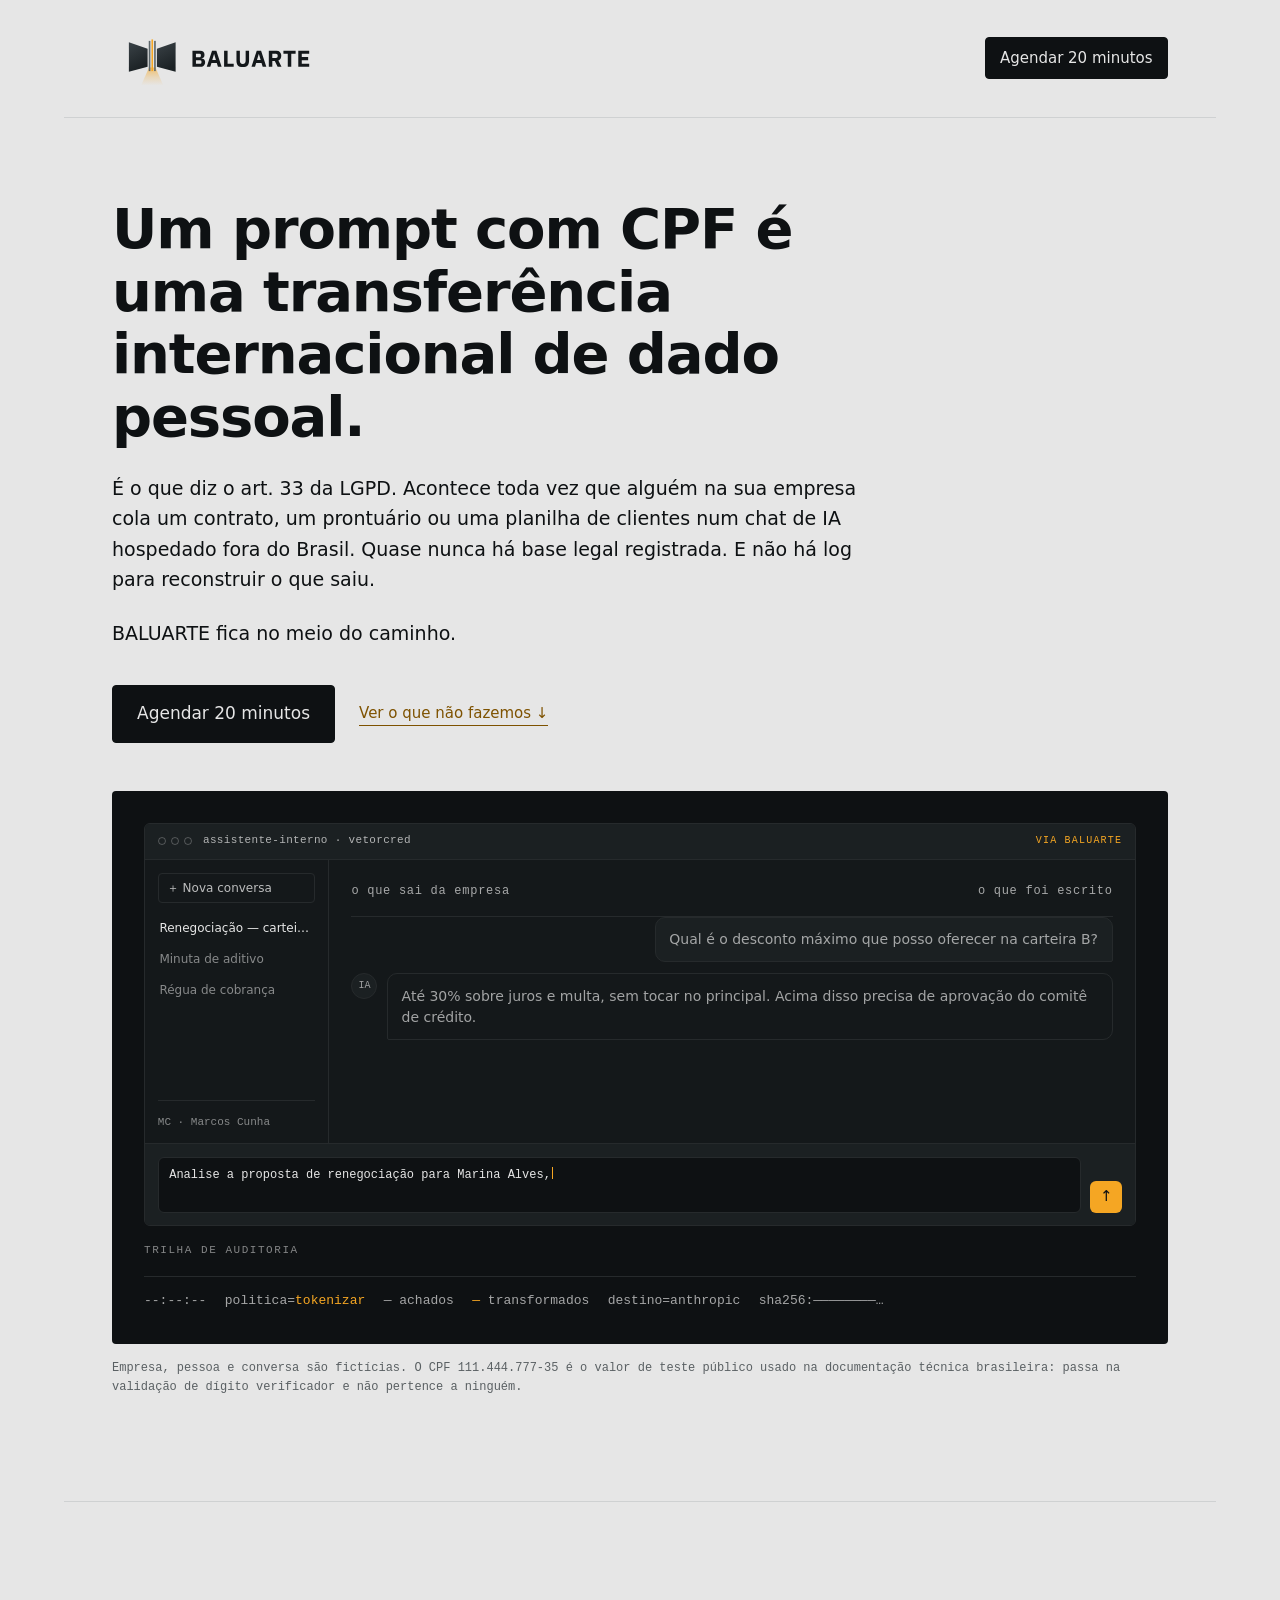
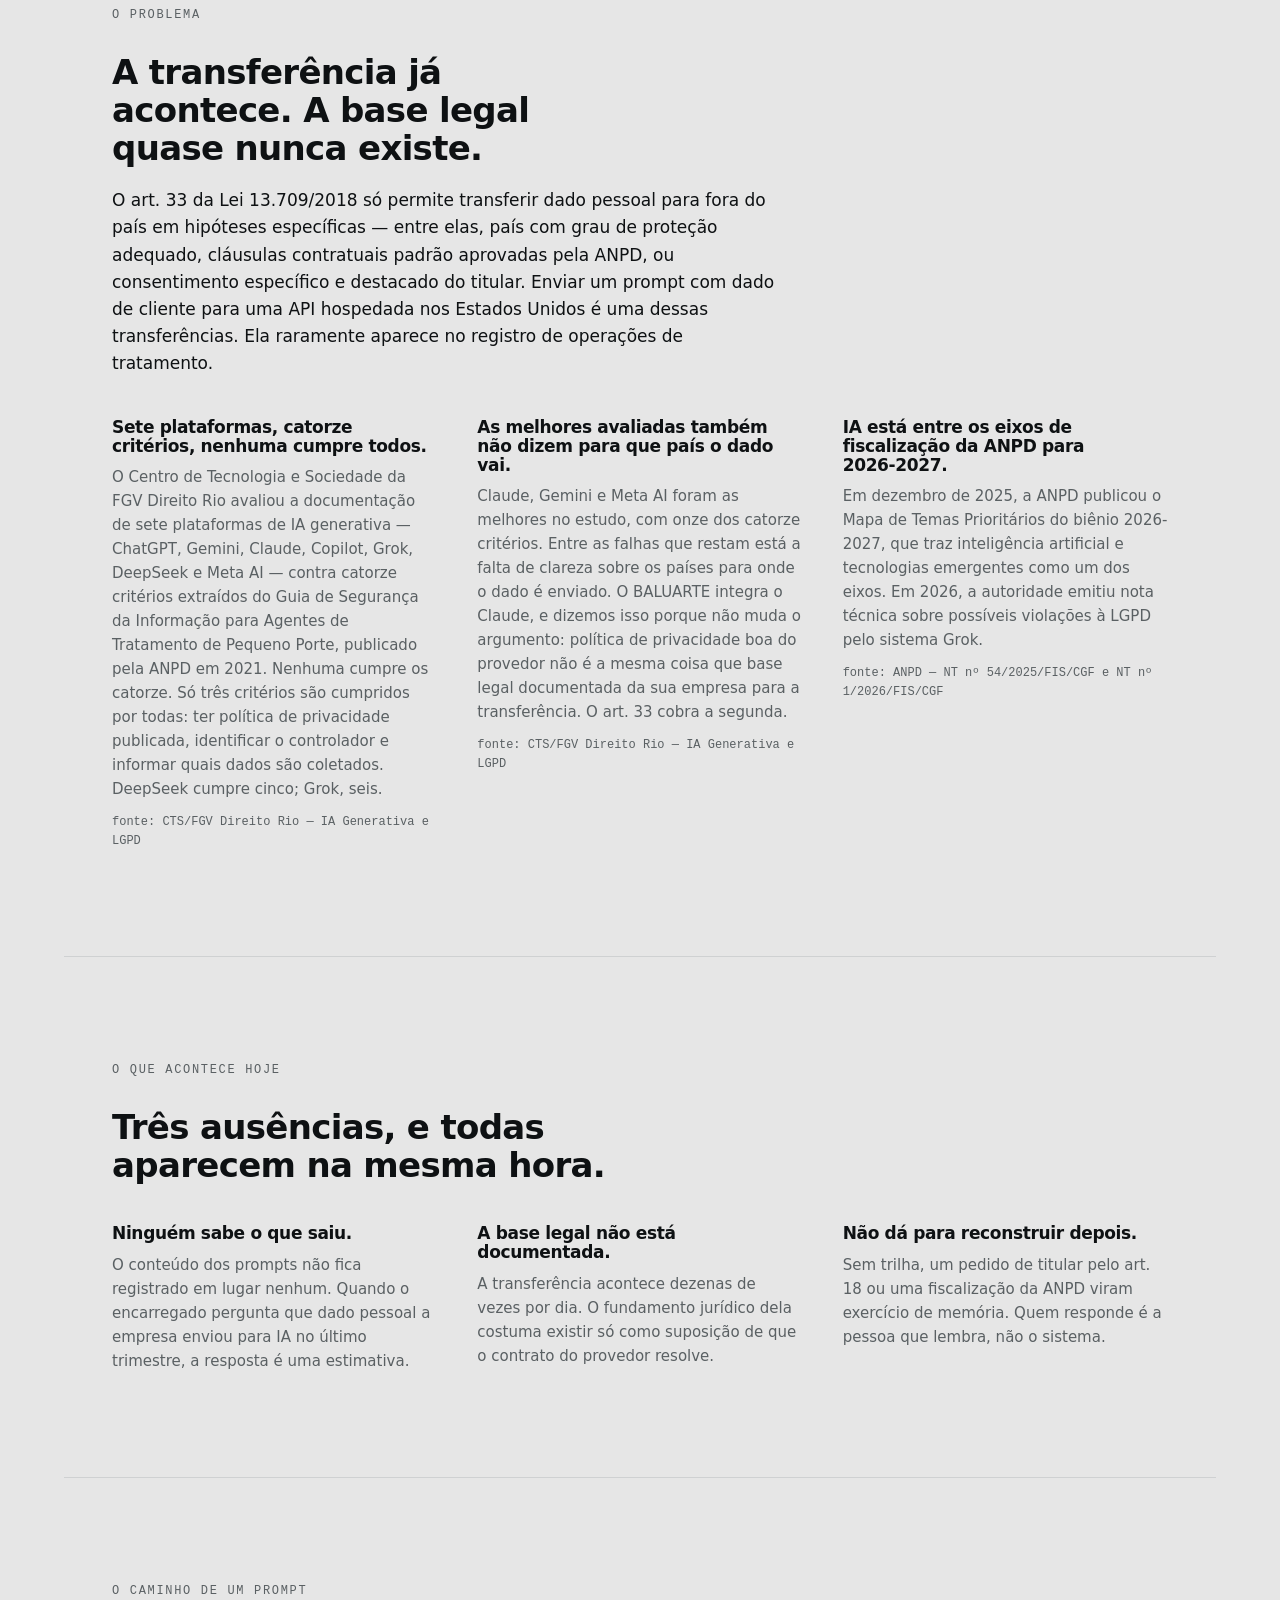
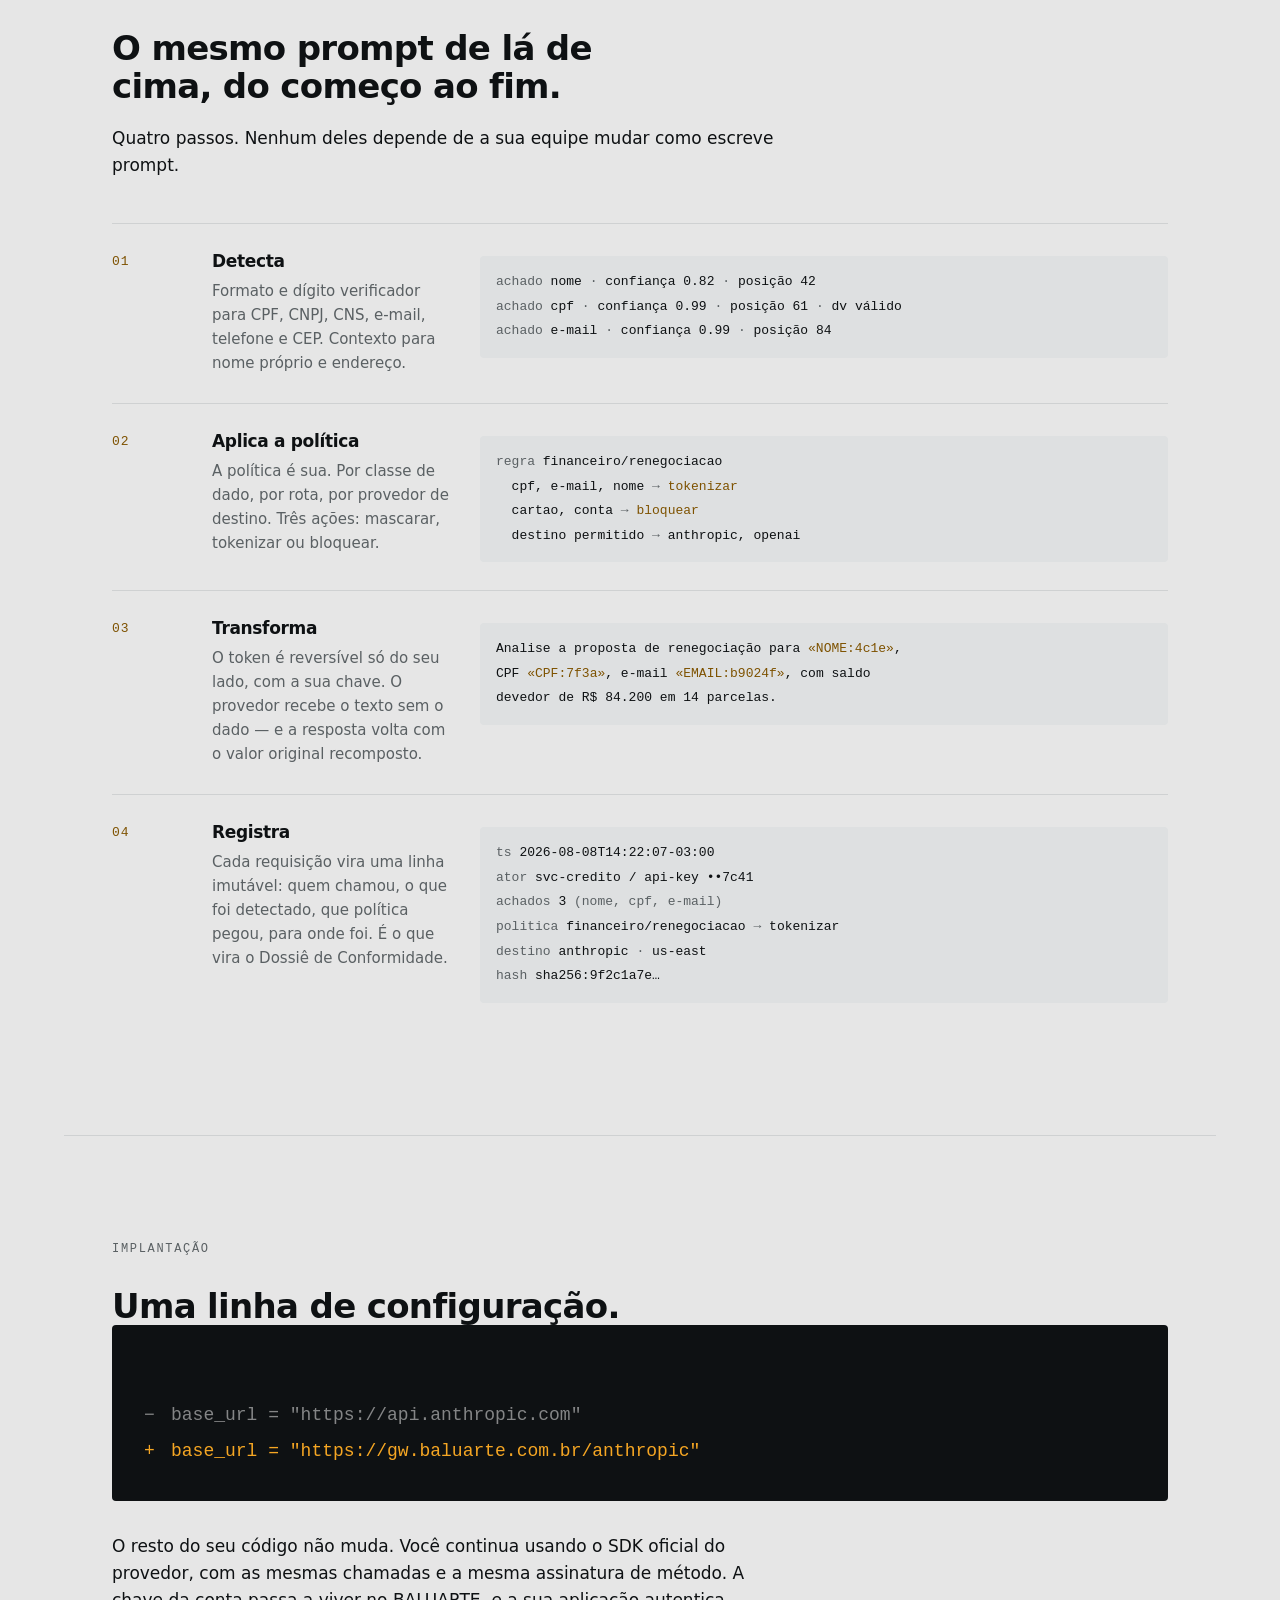
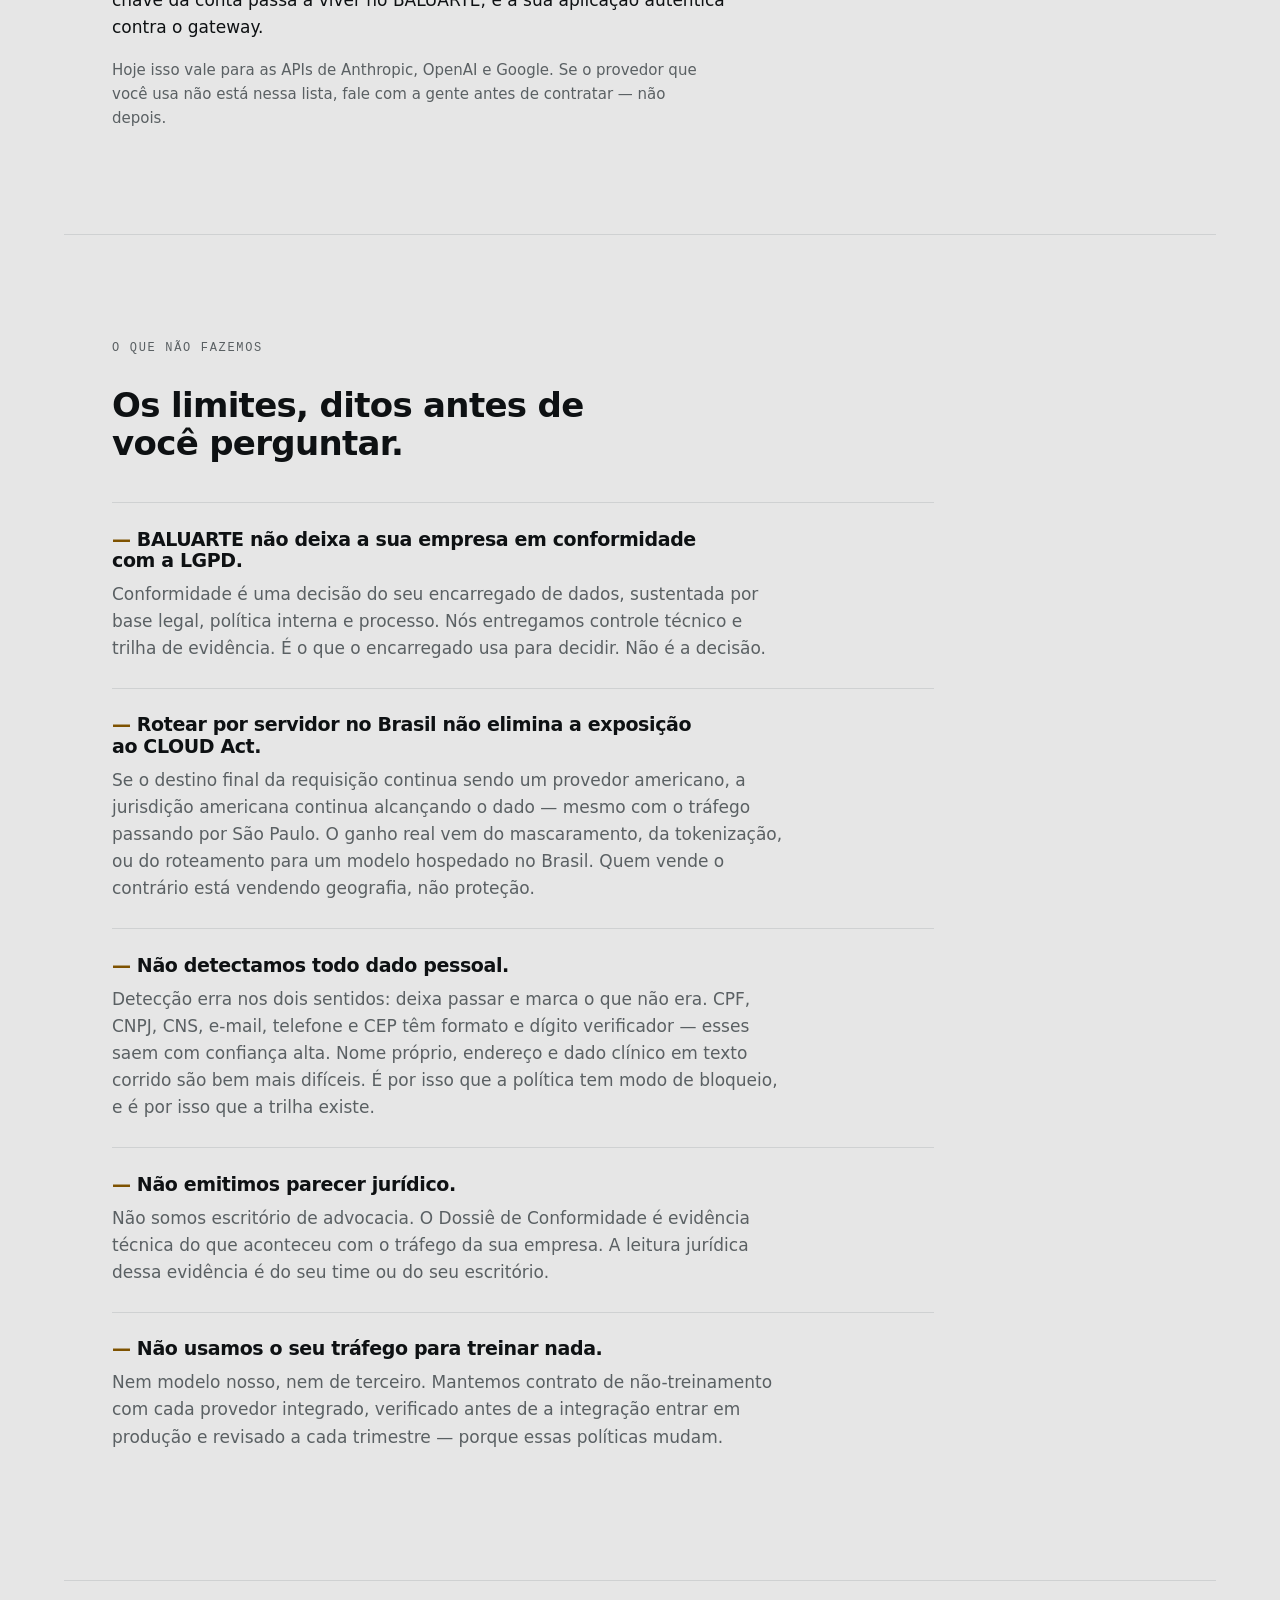
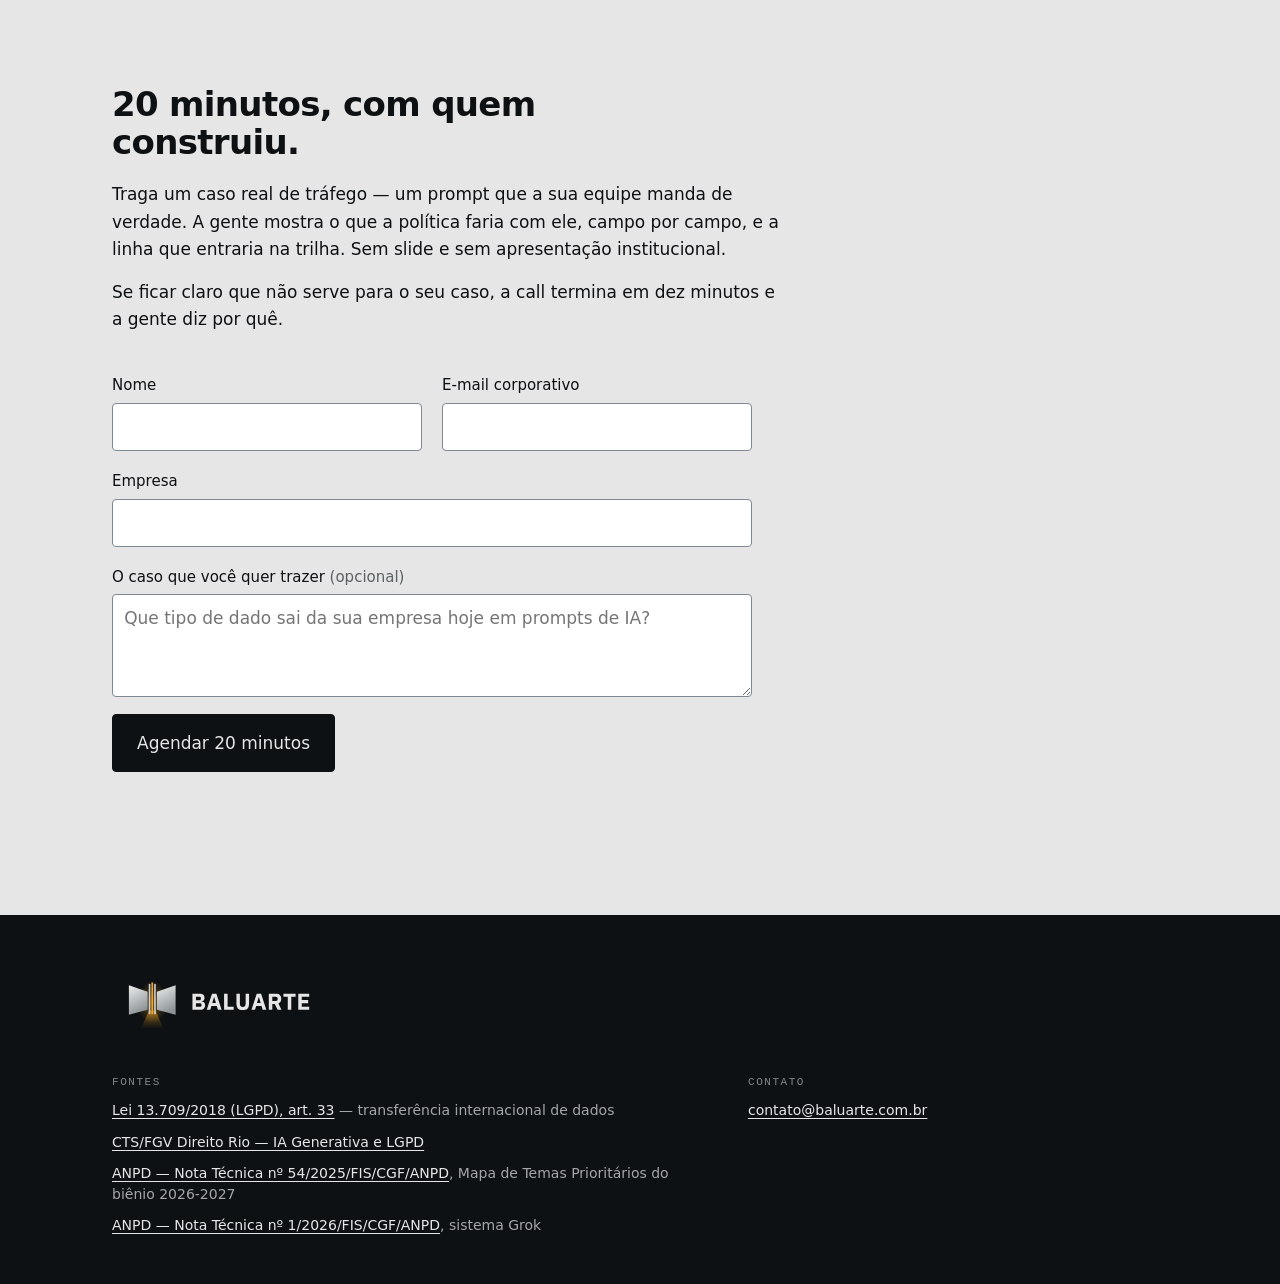
==== commit fef16d73: "Mostra o nome BALUARTE no cabeçalho em telefone Em qualquer telefone o cabeçalho mostrava só o símbo" ====
--- a/index.html
+++ b/index.html
@@ -25,6 +25,7 @@
          alt="" width="1169" height="428">
     <img class="mark--icon" src="/assets/marca/svg/baluarte-mark-simplificado-light.svg"
          alt="" width="320" height="300">
+    <span class="mark-nome">BALUARTE</span>
   </a>
   <a class="btn btn--sm" href="#agendar">Agendar 20 minutos</a>
 </header>
--- a/styles.css
+++ b/styles.css
@@ -98,7 +98,8 @@
 
 .top {
   display: flex; align-items: center; justify-content: space-between;
-  gap: 1rem; padding-block: 1.25rem; border-bottom: 1px solid var(--line);
+  flex-wrap: wrap; gap: 0.85rem 1rem;
+  padding-block: 1.25rem; border-bottom: 1px solid var(--line);
 }
 /* Os lockups trazem a área de respiro embutida na placa. Como a placa é
    exatamente --paper (ou --graphite, no rodapé), esse respiro é invisível:
@@ -106,11 +107,30 @@
 /* Todas as regras de display ficam na mesma especificidade (0-1-0) para que a
    ordem e as media queries decidam. `.mark img { display: block }` venceria
    `.mark--full { display: none }` e as queries nunca aplicariam. */
-.mark { display: inline-flex; text-decoration: none; }
+.mark { display: inline-flex; align-items: center; gap: 0.45rem; text-decoration: none; color: var(--ink); }
 .mark--full { display: block; width: 210px; height: auto; } /* arte ~187px: acima do mínimo de 180px do guia */
-.mark--icon { display: block; width: 34px; height: auto; }
-@media (max-width: 29.99em) { .mark--full { display: none; } }
-@media (min-width: 30em)    { .mark--icon { display: none; } }
+.mark--icon { display: block; width: 30px; height: auto; }
+
+/* Abaixo de 180px de largura o guia manda usar só o símbolo (§ tamanho
+   mínimo), e é o que acontece em qualquer telefone: ao lado do botão não
+   sobram 180px. Só que aí a marca fica sem nome na tela onde a maior parte
+   das visitas acontece. O wordmark desenhado não pode encolher, mas o nome
+   escrito pode — entra como texto vivo, no tipo da página, e some quando o
+   lockup volta a caber e a trazer o wordmark de novo. */
+.mark-nome {
+  display: none;
+  font-weight: 700; font-size: 0.9375rem;
+  letter-spacing: 0.09em; line-height: 1;
+}
+
+@media (max-width: 29.99em) {
+  .mark--full { display: none; }
+  .mark-nome  { display: block; }
+  /* Só o suficiente para o nome e o botão dividirem uma linha a 360px. A
+     altura do alvo de toque não muda: o que encolhe é o respiro lateral. */
+  .top .btn--sm { font-size: 0.875rem; padding-inline: 0.7rem; }
+}
+@media (min-width: 30em) { .mark--icon { display: none; } }
 
 /* ── botões ────────────────────────────────────────────────── */
 
